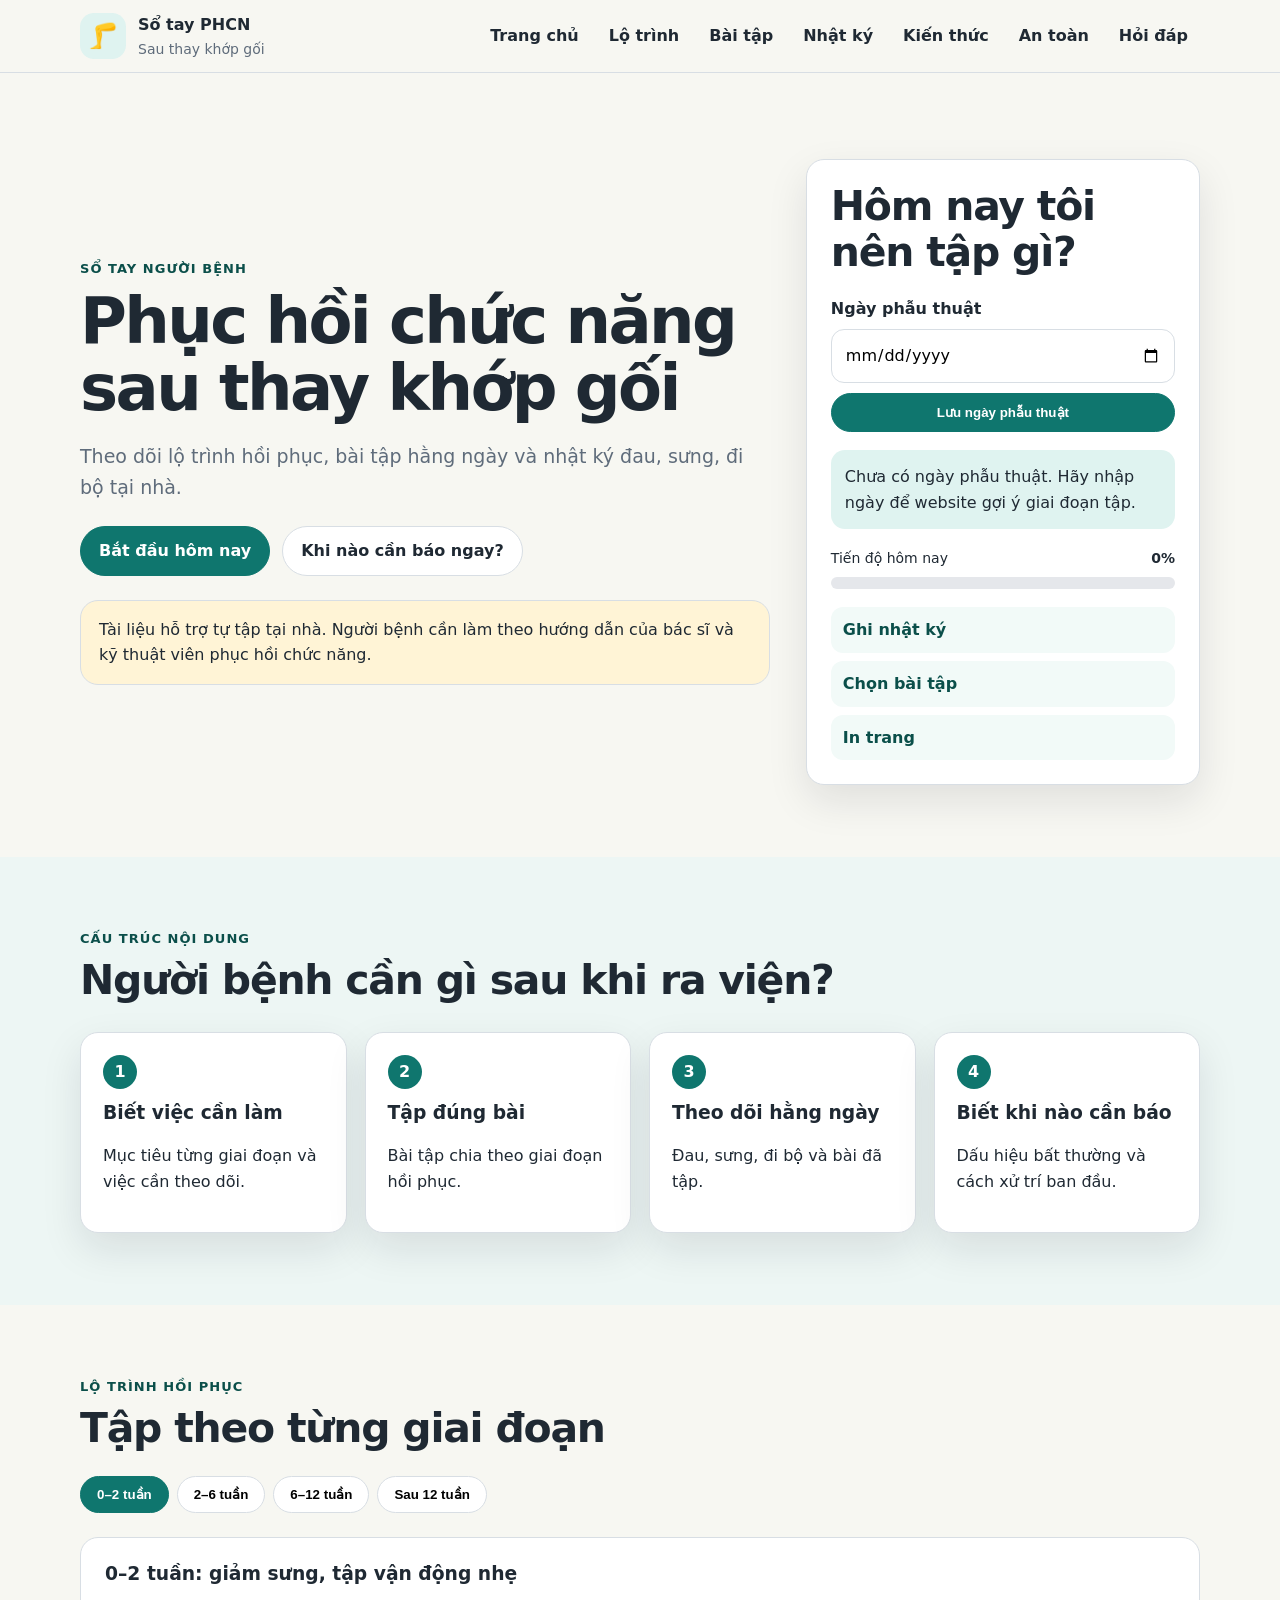
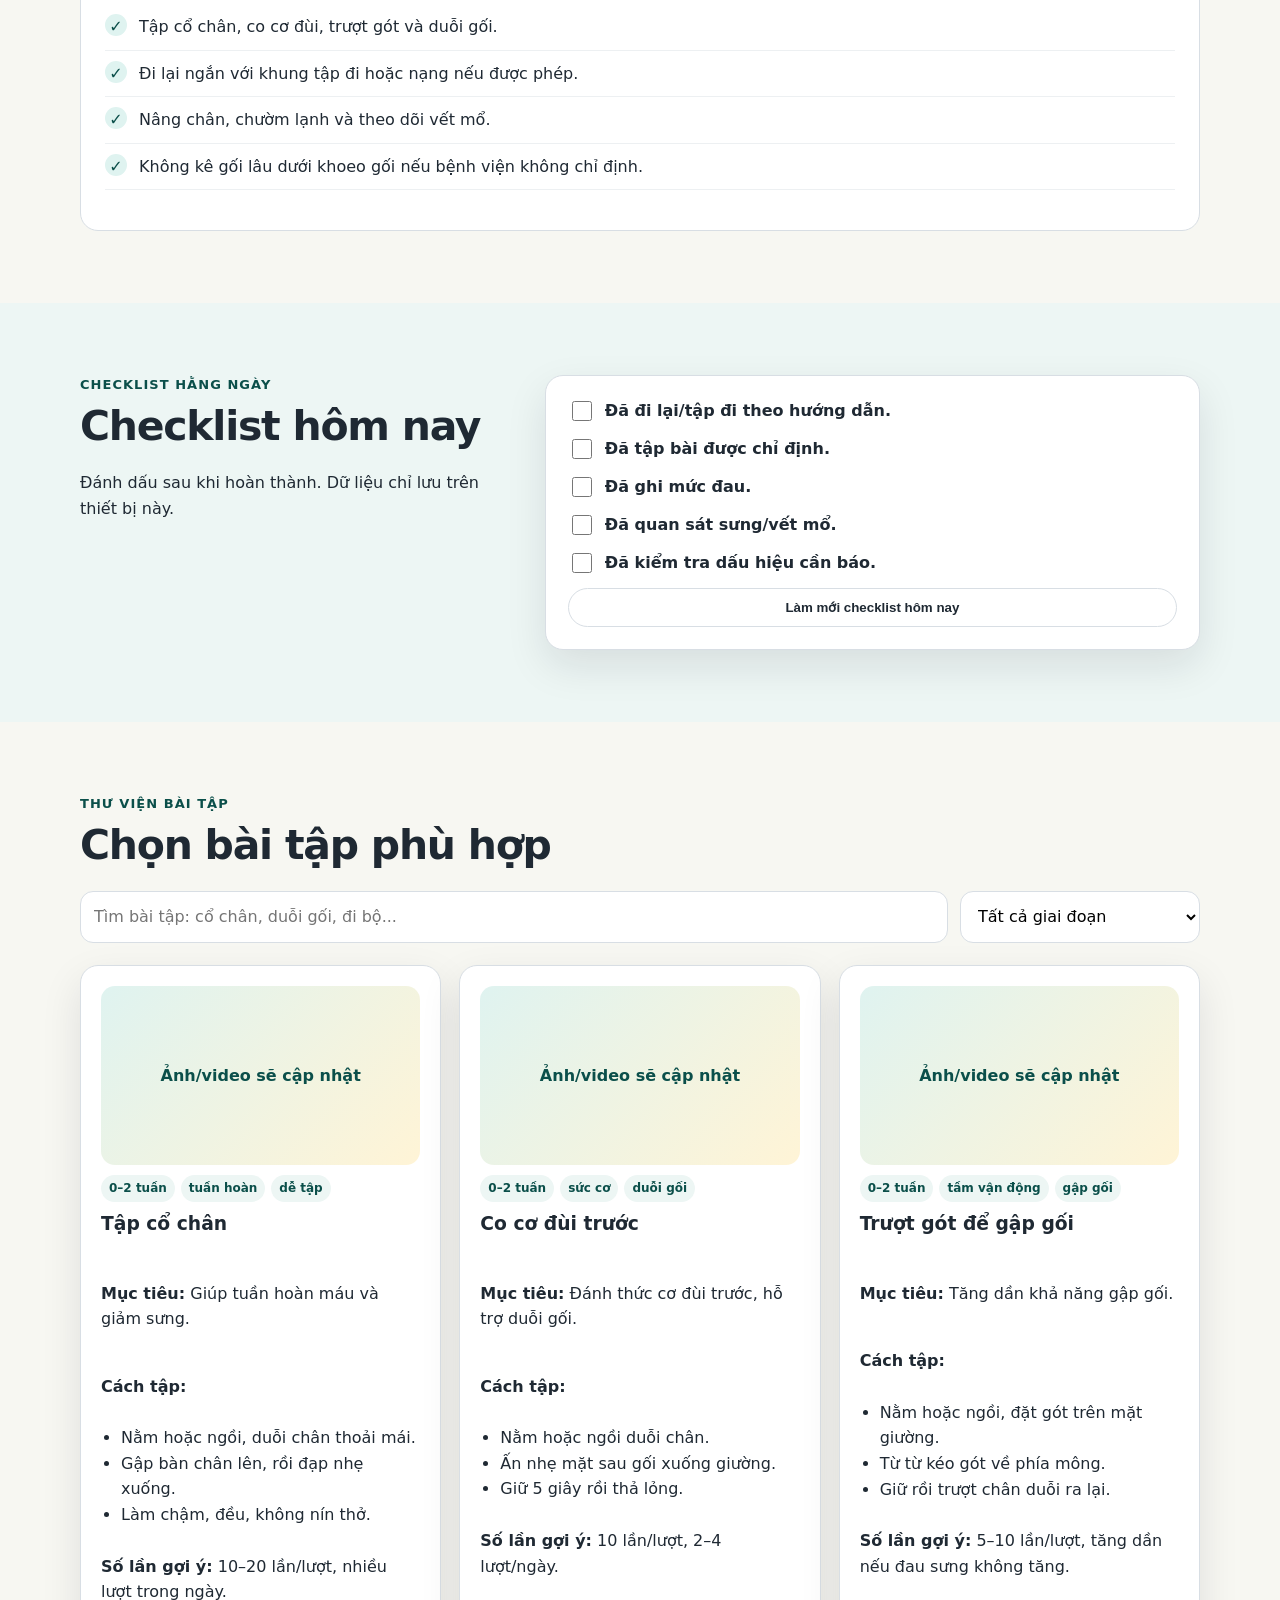
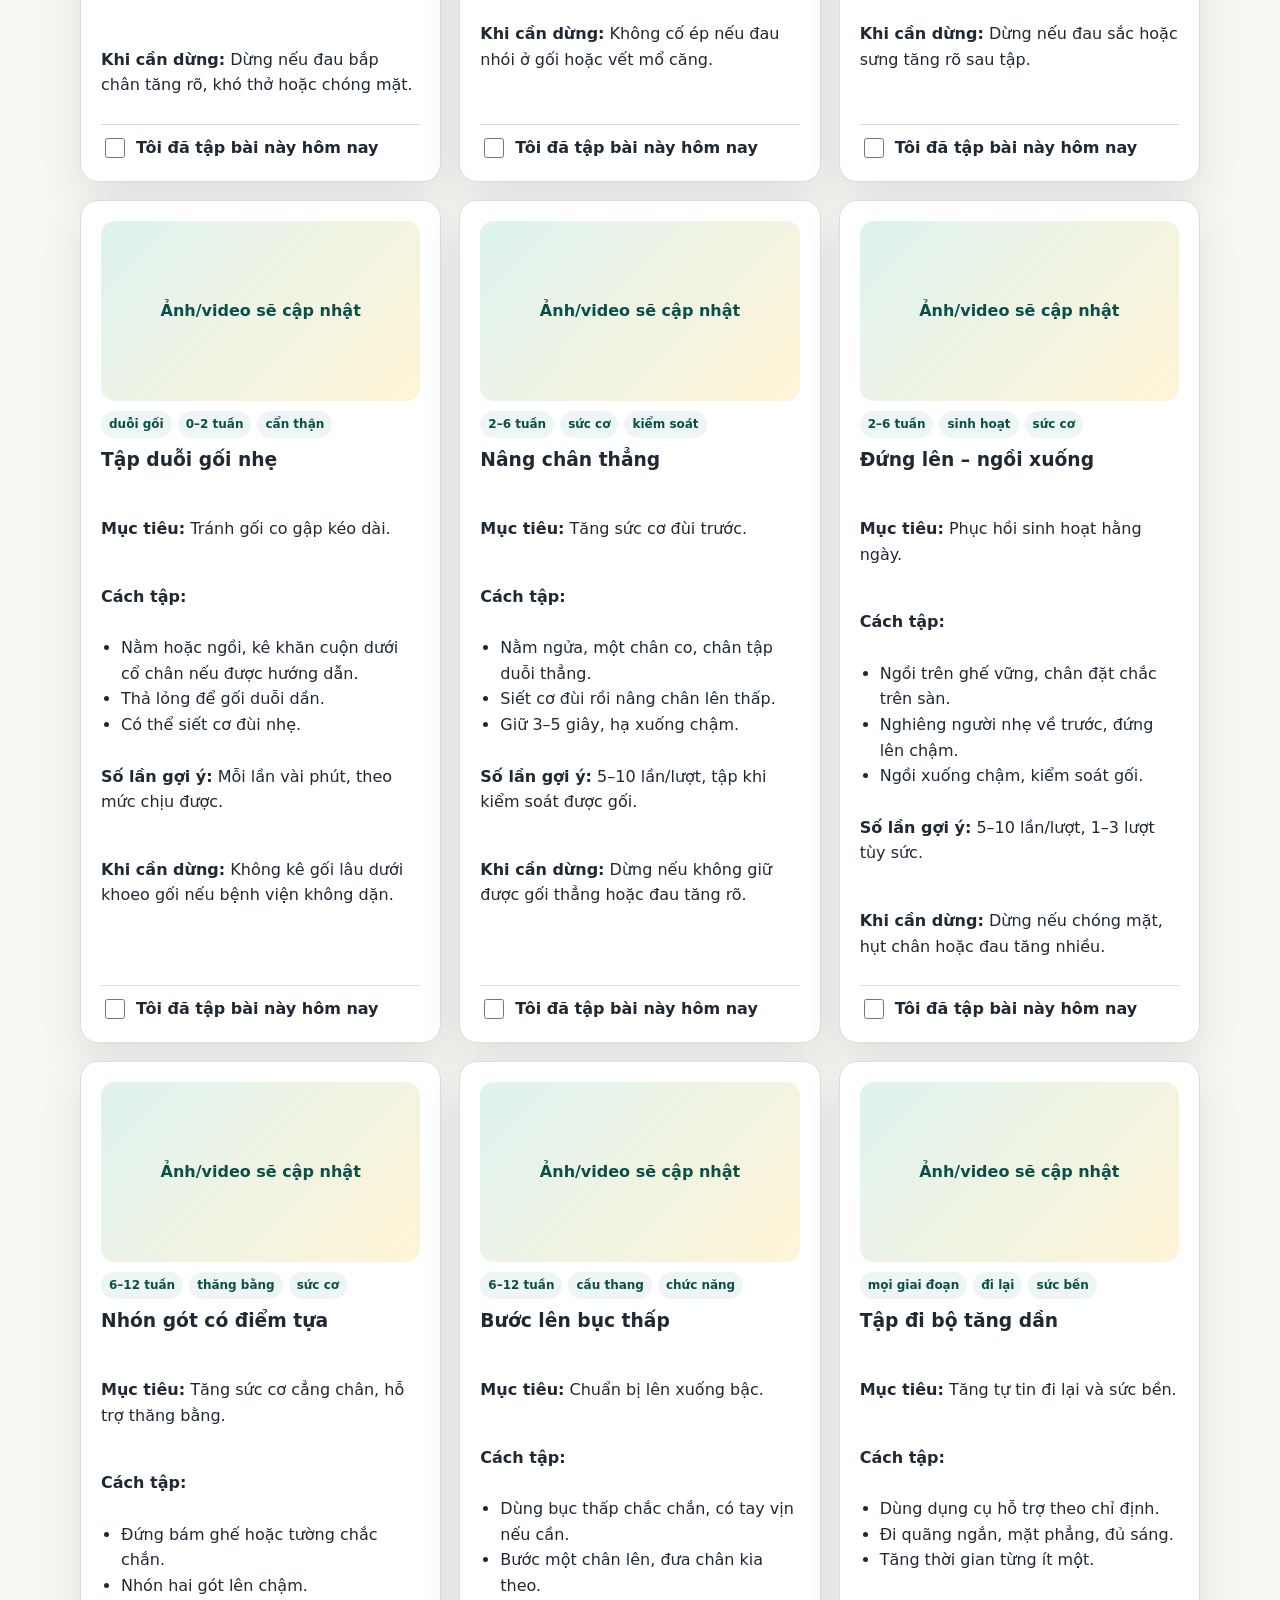
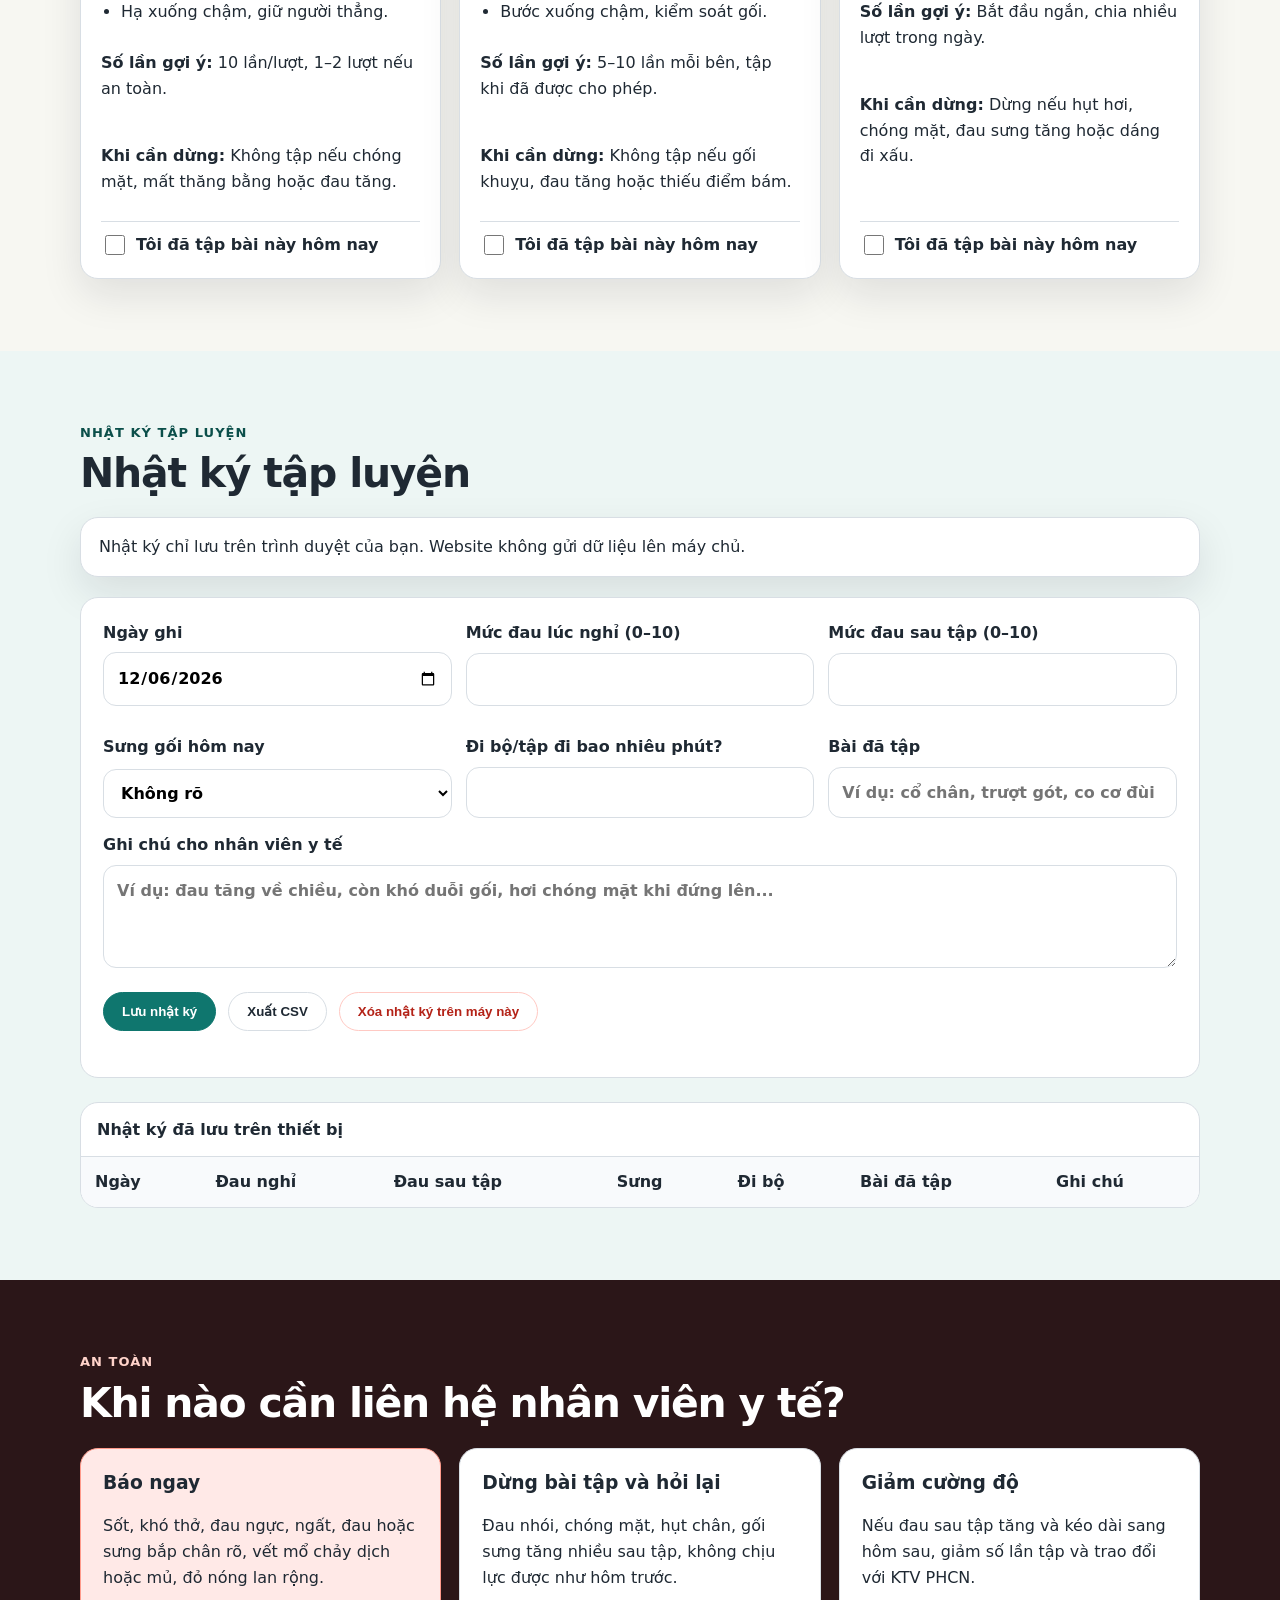
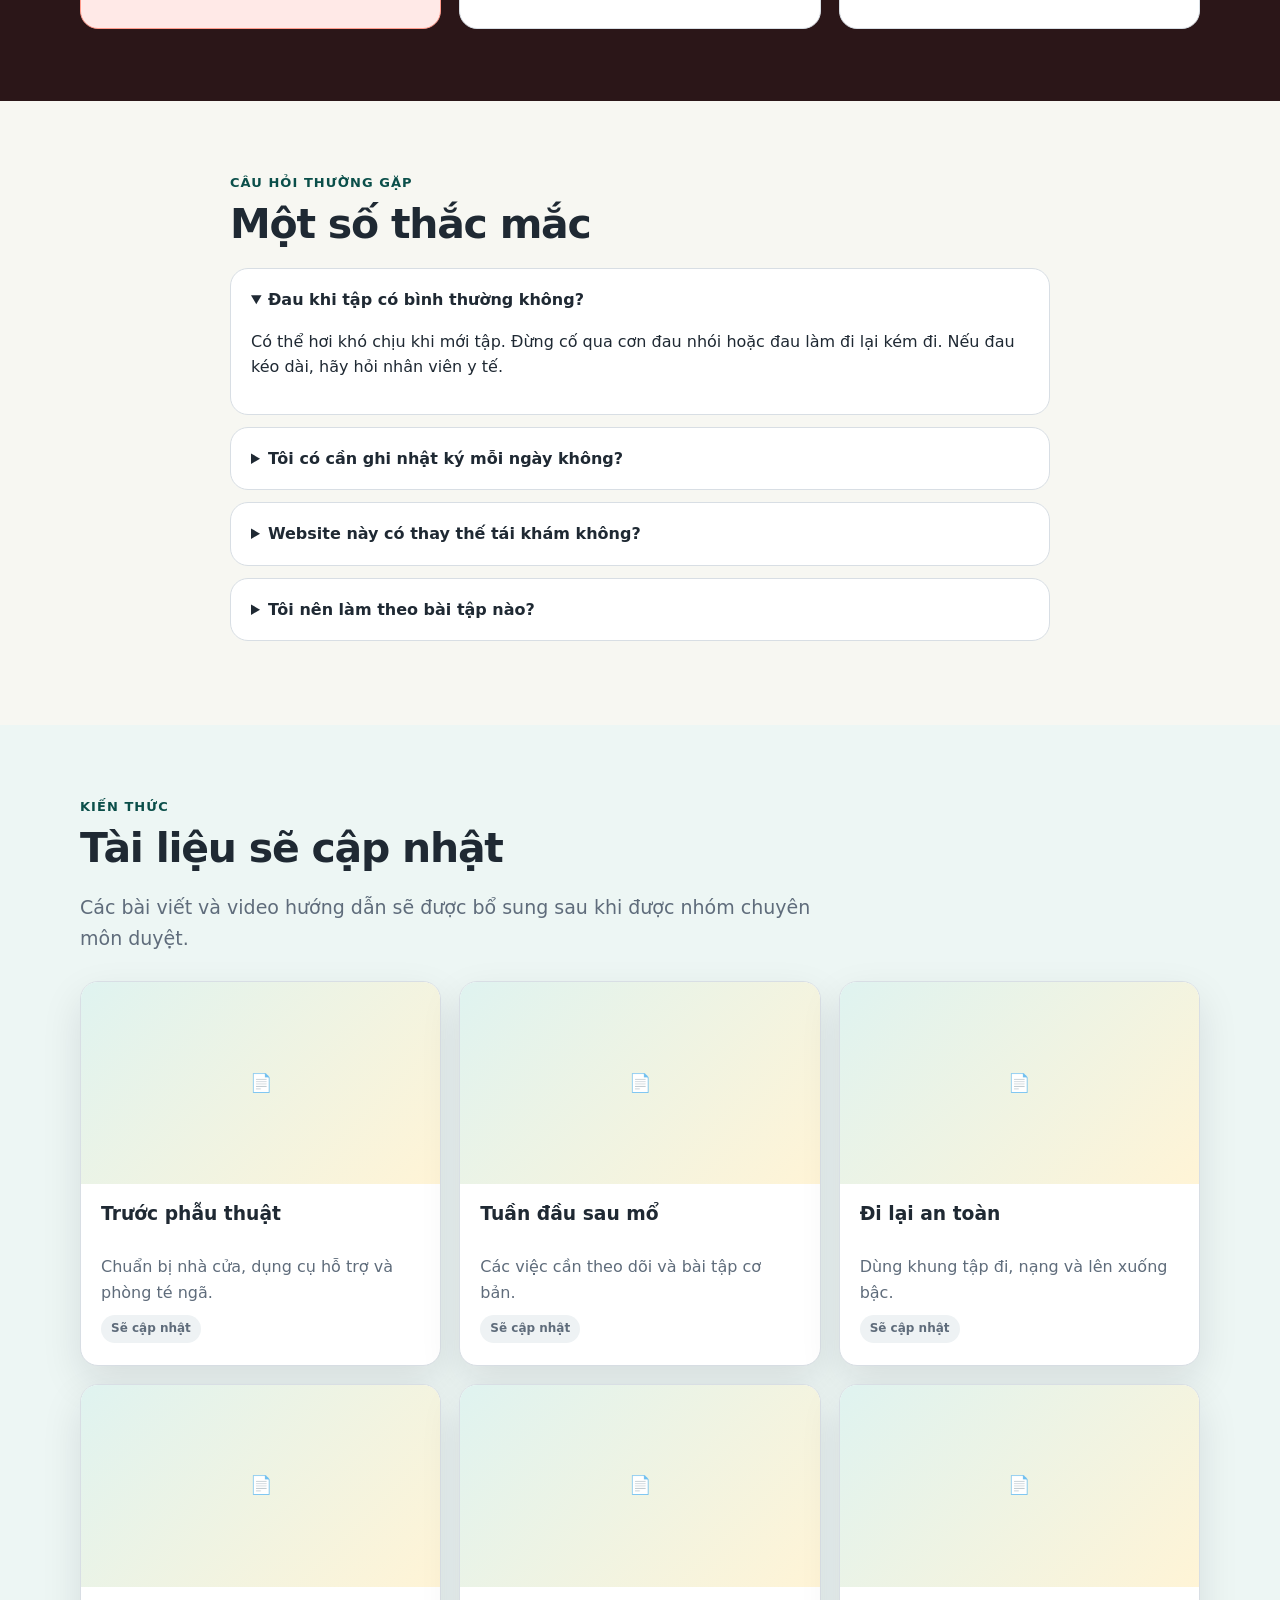
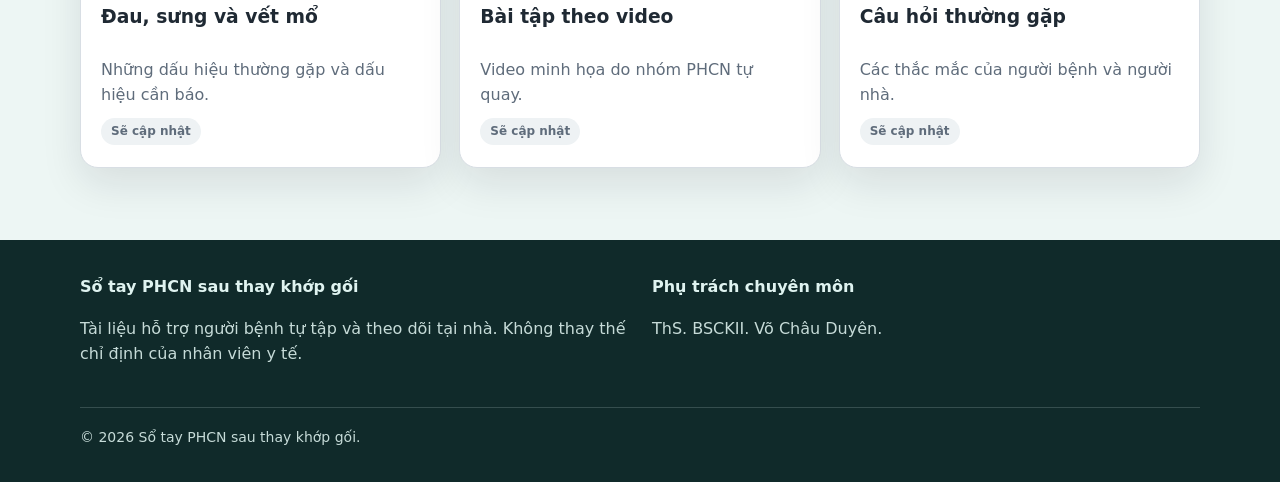
==== index.html @ 3ad3142c "Rewrite content: concise hospital-style copy, knowledge as upcoming categories, shorter phase text" ====
<!doctype html>
<html lang="vi">
<head>
  <meta charset="utf-8" />
  <meta name="viewport" content="width=device-width, initial-scale=1" />
  <meta name="description" content="Sổ tay điện tử hỗ trợ người bệnh tập phục hồi chức năng sau thay khớp gối. Website tĩnh mức 2 dùng GitHub Pages, có nhật ký tập luyện lưu cục bộ trên thiết bị." />
  <title>Sổ tay PHCN sau thay khớp gối</title>
  <link rel="stylesheet" href="assets/style.css" />
</head>
<body>
  <a class="skip-link" href="#main">Bỏ qua menu, đến nội dung chính</a>

  <header class="site-header">
    <div class="container header-inner">
      <div class="brand">
        <div class="brand-mark" aria-hidden="true">🦵</div>
        <div>
          <strong>Sổ tay PHCN</strong>
          <span>Sau thay khớp gối</span>
        </div>
      </div>
      <button class="menu-toggle" aria-label="Mở hoặc đóng menu" aria-expanded="false">☰</button>
      <nav class="site-nav" aria-label="Điều hướng chính">
        <a href="#home">Trang chủ</a>
        <a href="#roadmap">Lộ trình</a>
        <a href="#exercises">Bài tập</a>
        <a href="#diary">Nhật ký</a>
        <a href="#knowledge">Kiến thức</a>
        <a href="#safety">An toàn</a>
        <a href="#faq">Hỏi đáp</a>
      </nav>
    </div>
  </header>

  <main id="main">
    <section id="home" class="hero section">
      <div class="container hero-grid">
        <div>
          <p class="eyebrow">Sổ tay người bệnh</p>
          <h1>Phục hồi chức năng sau thay khớp gối</h1>
          <p class="lead">Theo dõi lộ trình hồi phục, bài tập hằng ngày và nhật ký đau, sưng, đi bộ tại nhà.</p>
          <div class="cta-row">
            <a class="button primary" href="#today">Bắt đầu hôm nay</a>
            <a class="button" href="#safety">Khi nào cần báo ngay?</a>
          </div>
          <div class="notice warning">
            Tài liệu hỗ trợ tự tập tại nhà. Người bệnh cần làm theo hướng dẫn của bác sĩ và kỹ thuật viên phục hồi chức năng.
          </div>
        </div>
        <aside id="today" class="today-card" aria-labelledby="today-title">
          <h2 id="today-title">Hôm nay tôi nên tập gì?</h2>
          <label for="surgery-date">Ngày phẫu thuật</label>
          <input id="surgery-date" type="date" />
          <button id="save-date" class="button primary full">Lưu ngày phẫu thuật</button>
          <div id="phase-output" class="phase-output" aria-live="polite">Chưa có ngày phẫu thuật. Hãy nhập ngày để website gợi ý giai đoạn tập.</div>
          <div class="progress-box">
            <div class="progress-label"><span>Tiến độ hôm nay</span><strong id="today-progress-text">0%</strong></div>
            <div class="progress-bar"><span id="today-progress-bar"></span></div>
          </div>
          <div class="quick-actions">
            <a href="#diary">Ghi nhật ký</a>
            <a href="#exercises">Chọn bài tập</a>
            <a href="javascript:window.print()">In trang</a>
          </div>
        </aside>
      </div>
    </section>

    <section class="section soft-bg">
      <div class="container">
        <p class="eyebrow">Cấu trúc nội dung</p>
        <h2>Người bệnh cần gì sau khi ra viện?</h2>
        <div class="tree-grid">
          <article class="tree-card">
            <span>1</span>
            <h3>Biết việc cần làm</h3>
            <p>Mục tiêu từng giai đoạn và việc cần theo dõi.</p>
          </article>
          <article class="tree-card">
            <span>2</span>
            <h3>Tập đúng bài</h3>
            <p>Bài tập chia theo giai đoạn hồi phục.</p>
          </article>
          <article class="tree-card">
            <span>3</span>
            <h3>Theo dõi hằng ngày</h3>
            <p>Đau, sưng, đi bộ và bài đã tập.</p>
          </article>
          <article class="tree-card">
            <span>4</span>
            <h3>Biết khi nào cần báo</h3>
            <p>Dấu hiệu bất thường và cách xử trí ban đầu.</p>
          </article>
        </div>
      </div>
    </section>

    <section id="roadmap" class="section">
      <div class="container">
        <p class="eyebrow">Lộ trình hồi phục</p>
        <h2>Tập theo từng giai đoạn</h2>
        <div class="tabs" role="tablist" aria-label="Giai đoạn phục hồi">
          <button class="tab active" data-tab="phase-1" role="tab" aria-selected="true">0–2 tuần</button>
          <button class="tab" data-tab="phase-2" role="tab" aria-selected="false">2–6 tuần</button>
          <button class="tab" data-tab="phase-3" role="tab" aria-selected="false">6–12 tuần</button>
          <button class="tab" data-tab="phase-4" role="tab" aria-selected="false">Sau 12 tuần</button>
        </div>
        <div class="tab-panels">
          <article id="phase-1" class="tab-panel active" role="tabpanel">
            <h3>0–2 tuần: giảm sưng, tập vận động nhẹ</h3>
            <ul class="check-list">
              <li>Tập cổ chân, co cơ đùi, trượt gót và duỗi gối.</li>
              <li>Đi lại ngắn với khung tập đi hoặc nạng nếu được phép.</li>
              <li>Nâng chân, chườm lạnh và theo dõi vết mổ.</li>
              <li>Không kê gối lâu dưới khoeo gối nếu bệnh viện không chỉ định.</li>
            </ul>
          </article>
          <article id="phase-2" class="tab-panel" role="tabpanel">
            <h3>2–6 tuần: tăng gập duỗi gối và sức cơ</h3>
            <ul class="check-list">
              <li>Duy trì duỗi/gập gối, thêm bài ngồi đứng và nâng chân thẳng.</li>
              <li>Tăng thời gian đi bộ từng ít một, ưu tiên đi đúng dáng.</li>
              <li>Theo dõi đau, sưng sau tập để điều chỉnh hôm sau.</li>
              <li>Hỏi bác sĩ trước khi tập cầu thang hoặc tăng tải.</li>
            </ul>
          </article>
          <article id="phase-3" class="tab-panel" role="tabpanel">
            <h3>6–12 tuần: tập sinh hoạt và đi lại</h3>
            <ul class="check-list">
              <li>Tăng sức bền bằng đi bộ, xe đạp tại chỗ, bài thăng bằng.</li>
              <li>Tập đứng lên ngồi xuống, bước bục thấp, nhón gót.</li>
              <li>Tránh tăng quá nhanh khi còn sưng hoặc đau sau tập.</li>
              <li>Tái khám nếu chức năng không cải thiện như kỳ vọng.</li>
            </ul>
          </article>
          <article id="phase-4" class="tab-panel" role="tabpanel">
            <h3>Sau 12 tuần: duy trì vận động</h3>
            <ul class="check-list">
              <li>Duy trì tập 2–3 ngày/tuần để giữ sức cơ và vận động.</li>
              <li>Ưu tiên đi bộ, đạp xe, bơi hoặc bài dưới nước.</li>
              <li>Hỏi bác sĩ trước khi quay lại hoạt động nặng, thể thao.</li>
              <li>Tiếp tục theo dõi đau, sưng và nguy cơ té ngã.</li>
            </ul>
          </article>
        </div>
      </div>
    </section>

    <section id="daily" class="section soft-bg">
      <div class="container two-col">
        <div>
          <p class="eyebrow">Checklist hằng ngày</p>
          <h2>Checklist hôm nay</h2>
          <p>Đánh dấu sau khi hoàn thành. Dữ liệu chỉ lưu trên thiết bị này.</p>
        </div>
        <div class="check-card" id="daily-checklist">
          <label><input type="checkbox" data-daily="walk"> Đã đi lại/tập đi theo hướng dẫn.</label>
          <label><input type="checkbox" data-daily="exercise"> Đã tập bài được chỉ định.</label>
          <label><input type="checkbox" data-daily="pain"> Đã ghi mức đau.</label>
          <label><input type="checkbox" data-daily="swelling"> Đã quan sát sưng/vết mổ.</label>
          <label><input type="checkbox" data-daily="safety"> Đã kiểm tra dấu hiệu cần báo.</label>
          <button id="reset-daily" class="button">Làm mới checklist hôm nay</button>
        </div>
      </div>
    </section>

    <section id="exercises" class="section">
      <div class="container">
        <p class="eyebrow">Thư viện bài tập</p>
        <h2>Chọn bài tập phù hợp</h2>
        <div class="tool-row">
          <input id="exercise-search" type="search" placeholder="Tìm bài tập: cổ chân, duỗi gối, đi bộ..." />
          <select id="phase-filter" aria-label="Lọc theo giai đoạn">
            <option value="all">Tất cả giai đoạn</option>
            <option value="early">0–2 tuần</option>
            <option value="middle">2–6 tuần</option>
            <option value="late">6–12 tuần</option>
            <option value="maintain">Duy trì</option>
          </select>
        </div>
        <div id="exercise-list" class="exercise-grid" aria-live="polite"></div>
      </div>
    </section>

    <section id="diary" class="section soft-bg">
      <div class="container">
        <p class="eyebrow">Nhật ký tập luyện</p>
        <h2>Nhật ký tập luyện</h2>
        <div class="privacy-note">Nhật ký chỉ lưu trên trình duyệt của bạn. Website không gửi dữ liệu lên máy chủ.</div>
        <form id="diary-form" class="diary-form">
          <div class="form-grid">
            <label>Ngày ghi
              <input type="date" name="date" required />
            </label>
            <label>Mức đau lúc nghỉ (0–10)
              <input type="number" name="painRest" min="0" max="10" required />
            </label>
            <label>Mức đau sau tập (0–10)
              <input type="number" name="painAfter" min="0" max="10" required />
            </label>
            <label>Sưng gối hôm nay
              <select name="swelling">
                <option value="Không rõ">Không rõ</option>
                <option value="Không sưng hoặc giảm">Không sưng hoặc giảm</option>
                <option value="Sưng nhẹ">Sưng nhẹ</option>
                <option value="Sưng tăng">Sưng tăng</option>
              </select>
            </label>
            <label>Đi bộ/tập đi bao nhiêu phút?
              <input type="number" name="walkMinutes" min="0" max="300" />
            </label>
            <label>Bài đã tập
              <input type="text" name="exerciseDone" placeholder="Ví dụ: cổ chân, trượt gót, co cơ đùi" />
            </label>
          </div>
          <label>Ghi chú cho nhân viên y tế
            <textarea name="note" rows="3" placeholder="Ví dụ: đau tăng về chiều, còn khó duỗi gối, hơi chóng mặt khi đứng lên..."></textarea>
          </label>
          <div class="cta-row">
            <button class="button primary" type="submit">Lưu nhật ký</button>
            <button id="export-csv" class="button" type="button">Xuất CSV</button>
            <button id="clear-diary" class="button danger" type="button">Xóa nhật ký trên máy này</button>
          </div>
        </form>
        <div class="table-wrap">
          <table id="diary-table">
            <caption>Nhật ký đã lưu trên thiết bị</caption>
            <thead><tr><th>Ngày</th><th>Đau nghỉ</th><th>Đau sau tập</th><th>Sưng</th><th>Đi bộ</th><th>Bài đã tập</th><th>Ghi chú</th></tr></thead>
            <tbody></tbody>
          </table>
        </div>
      </div>
    </section>

    <section id="safety" class="section emergency">
      <div class="container">
        <p class="eyebrow">An toàn</p>
        <h2>Khi nào cần liên hệ nhân viên y tế?</h2>
        <div class="safety-grid">
          <article><h3>Báo ngay</h3><p>Sốt, khó thở, đau ngực, ngất, đau hoặc sưng bắp chân rõ, vết mổ chảy dịch hoặc mủ, đỏ nóng lan rộng.</p></article>
          <article><h3>Dừng bài tập và hỏi lại</h3><p>Đau nhói, chóng mặt, hụt chân, gối sưng tăng nhiều sau tập, không chịu lực được như hôm trước.</p></article>
          <article><h3>Giảm cường độ</h3><p>Nếu đau sau tập tăng và kéo dài sang hôm sau, giảm số lần tập và trao đổi với KTV PHCN.</p></article>
        </div>
      </div>
    </section>

    <section id="faq" class="section">
      <div class="container narrow">
        <p class="eyebrow">Câu hỏi thường gặp</p>
        <h2>Một số thắc mắc</h2>
        <details open>
          <summary>Đau khi tập có bình thường không?</summary>
          <p>Có thể hơi khó chịu khi mới tập. Đừng cố qua cơn đau nhói hoặc đau làm đi lại kém đi. Nếu đau kéo dài, hãy hỏi nhân viên y tế.</p>
        </details>
        <details>
          <summary>Tôi có cần ghi nhật ký mỗi ngày không?</summary>
          <p>Nên ghi ngắn gọn mỗi ngày trong những tuần đầu. Nhật ký giúp bạn và nhân viên y tế dễ theo dõi khi tái khám.</p>
        </details>
        <details>
          <summary>Website này có thay thế tái khám không?</summary>
          <p>Không. Đây chỉ là tài liệu hỗ trợ. Tái khám và hướng dẫn của bác sĩ vẫn là quyết định chính.</p>
        </details>
        <details>
          <summary>Tôi nên làm theo bài tập nào?</summary>
          <p>Làm theo chỉ định riêng của bệnh viện và KTV PHCN. Website gợi ý bài tập, không thay thế hướng dẫn cá nhân.</p>
        </details>
      </div>
    </section>

    <section id="knowledge" class="section soft-bg">
      <div class="container">
        <p class="eyebrow">Kiến thức</p>
        <h2>Tài liệu sẽ cập nhật</h2>
        <p class="lead">Các bài viết và video hướng dẫn sẽ được bổ sung sau khi được nhóm chuyên môn duyệt.</p>
        <div class="knowledge-grid">
          <article class="knowledge-card">
            <div class="article-thumb" aria-hidden="true">📄</div>
            <div class="knowledge-body">
              <h3>Trước phẫu thuật</h3>
              <p>Chuẩn bị nhà cửa, dụng cụ hỗ trợ và phòng té ngã.</p>
              <span class="status-pill">Sẽ cập nhật</span>
            </div>
          </article>
          <article class="knowledge-card">
            <div class="article-thumb" aria-hidden="true">📄</div>
            <div class="knowledge-body">
              <h3>Tuần đầu sau mổ</h3>
              <p>Các việc cần theo dõi và bài tập cơ bản.</p>
              <span class="status-pill">Sẽ cập nhật</span>
            </div>
          </article>
          <article class="knowledge-card">
            <div class="article-thumb" aria-hidden="true">📄</div>
            <div class="knowledge-body">
              <h3>Đi lại an toàn</h3>
              <p>Dùng khung tập đi, nạng và lên xuống bậc.</p>
              <span class="status-pill">Sẽ cập nhật</span>
            </div>
          </article>
          <article class="knowledge-card">
            <div class="article-thumb" aria-hidden="true">📄</div>
            <div class="knowledge-body">
              <h3>Đau, sưng và vết mổ</h3>
              <p>Những dấu hiệu thường gặp và dấu hiệu cần báo.</p>
              <span class="status-pill">Sẽ cập nhật</span>
            </div>
          </article>
          <article class="knowledge-card">
            <div class="article-thumb" aria-hidden="true">📄</div>
            <div class="knowledge-body">
              <h3>Bài tập theo video</h3>
              <p>Video minh họa do nhóm PHCN tự quay.</p>
              <span class="status-pill">Sẽ cập nhật</span>
            </div>
          </article>
          <article class="knowledge-card">
            <div class="article-thumb" aria-hidden="true">📄</div>
            <div class="knowledge-body">
              <h3>Câu hỏi thường gặp</h3>
              <p>Các thắc mắc của người bệnh và người nhà.</p>
              <span class="status-pill">Sẽ cập nhật</span>
            </div>
          </article>
        </div>
      </div>
    </section>
  </main>

    <footer class="site-footer">
      <div class="container footer-grid">
        <div>
          <strong>Sổ tay PHCN sau thay khớp gối</strong>
          <p>Tài liệu hỗ trợ người bệnh tự tập và theo dõi tại nhà. Không thay thế chỉ định của nhân viên y tế.</p>
        </div>
        <div>
          <strong>Phụ trách chuyên môn</strong>
          <p>ThS. BSCKII. Võ Châu Duyên.</p>
        </div>
      </div>
      <div class="container footer-bottom">
        <p>© <span id="year"></span> Sổ tay PHCN sau thay khớp gối.</p>
      </div>
    </footer>

  <script src="assets/app.js"></script>
</body>
</html>
---- assets/style.css ----
:root {
  --bg: #f7f7f2;
  --panel: #ffffff;
  --text: #1f2933;
  --muted: #5f6c7b;
  --brand: #0f766e;
  --brand-dark: #0b4f4a;
  --brand-soft: #dff3f0;
  --warning: #fff4d6;
  --danger: #b42318;
  --danger-soft: #ffe9e7;
  --border: #d8dee4;
  --shadow: 0 16px 40px rgba(15, 23, 42, .10);
  --radius: 18px;
}
* { box-sizing: border-box; }
html { scroll-behavior: smooth; }
body {
  margin: 0;
  font-family: system-ui, -apple-system, BlinkMacSystemFont, "Segoe UI", sans-serif;
  color: var(--text);
  background: var(--bg);
  line-height: 1.6;
}
a { color: var(--brand-dark); }
.container { width: min(1120px, calc(100% - 32px)); margin: 0 auto; }
.narrow { width: min(820px, calc(100% - 32px)); }
.section { padding: 72px 0; }
.soft-bg { background: #edf6f4; }
.skip-link { position: absolute; left: -9999px; top: 8px; background: #fff; padding: 8px 12px; z-index: 99; }
.skip-link:focus { left: 8px; }
.site-header { position: sticky; top: 0; z-index: 50; background: rgba(247,247,242,.96); border-bottom: 1px solid var(--border); backdrop-filter: blur(8px); }
.header-inner { display: flex; align-items: center; justify-content: space-between; min-height: 72px; gap: 16px; }
.brand { display: flex; align-items: center; gap: 12px; }
.brand-mark { display: grid; place-items: center; width: 46px; height: 46px; border-radius: 14px; background: var(--brand-soft); font-size: 24px; }
.brand strong, .brand span { display: block; }
.brand span { color: var(--muted); font-size: 14px; }
.site-nav { display: flex; align-items: center; gap: 6px; }
.site-nav a { text-decoration: none; padding: 10px 12px; border-radius: 999px; color: var(--text); font-weight: 600; }
.site-nav a:hover { background: var(--brand-soft); }
.menu-toggle { display: none; border: 1px solid var(--border); background: #fff; border-radius: 12px; font-size: 22px; padding: 6px 10px; }
.hero { padding-top: 86px; }
.hero-grid { display: grid; grid-template-columns: minmax(0, 1.4fr) minmax(320px, .8fr); gap: 36px; align-items: center; }
.eyebrow { color: var(--brand-dark); text-transform: uppercase; letter-spacing: .08em; font-weight: 800; font-size: 13px; margin: 0 0 8px; }
h1 { font-size: clamp(36px, 5vw, 64px); line-height: 1.04; margin: 0 0 20px; letter-spacing: -0.04em; }
h2 { font-size: clamp(28px, 3.2vw, 42px); line-height: 1.12; margin: 0 0 20px; letter-spacing: -0.03em; }
h3 { margin-top: 0; line-height: 1.25; }
.lead { font-size: 19px; color: var(--muted); max-width: 740px; }
.cta-row { display: flex; gap: 12px; flex-wrap: wrap; margin: 24px 0; }
.button { border: 1px solid var(--border); background: #fff; color: var(--text); text-decoration: none; border-radius: 999px; padding: 11px 18px; font-weight: 750; cursor: pointer; display: inline-flex; align-items: center; justify-content: center; }
.button.primary { background: var(--brand); color: #fff; border-color: var(--brand); }
.button.danger { color: var(--danger); border-color: #ffc9c3; }
.button.full { width: 100%; margin-top: 10px; }
.notice { padding: 16px 18px; border-radius: var(--radius); margin-top: 24px; border: 1px solid var(--border); }
.notice.warning { background: var(--warning); }
.today-card, .tree-card, .check-card, .exercise-card, .download-grid article, .safety-grid article, details, .privacy-note { background: var(--panel); border: 1px solid var(--border); border-radius: var(--radius); box-shadow: var(--shadow); }
.today-card { padding: 24px; }
.today-card label { display: block; font-weight: 750; margin-bottom: 8px; }
input, select, textarea { width: 100%; border: 1px solid var(--border); border-radius: 13px; padding: 12px 13px; font: inherit; background: #fff; }
.phase-output { margin: 18px 0; padding: 14px; border-radius: 14px; background: var(--brand-soft); }
.progress-box { margin: 18px 0; }
.progress-label { display: flex; justify-content: space-between; font-size: 14px; margin-bottom: 8px; }
.progress-bar { height: 12px; border-radius: 999px; background: #e5e7eb; overflow: hidden; }
.progress-bar span { display: block; height: 100%; width: 0; background: var(--brand); transition: width .2s ease; }
.quick-actions { display: grid; gap: 8px; }
.quick-actions a { padding: 10px 12px; border-radius: 12px; background: #f2faf8; text-decoration: none; font-weight: 700; }
.tree-grid, .exercise-grid, .safety-grid, .download-grid { display: grid; gap: 18px; }
.tree-grid { grid-template-columns: repeat(4, 1fr); margin-top: 28px; }
.tree-card { padding: 22px; }
.tree-card span { display: inline-grid; place-items: center; width: 34px; height: 34px; border-radius: 999px; background: var(--brand); color: #fff; font-weight: 900; margin-bottom: 12px; }
.tabs { display: flex; flex-wrap: wrap; gap: 8px; margin: 24px 0; }
.tab { border: 1px solid var(--border); background: #fff; padding: 10px 16px; border-radius: 999px; cursor: pointer; font-weight: 800; }
.tab.active { background: var(--brand); color: #fff; border-color: var(--brand); }
.tab-panel { display: none; background: #fff; border: 1px solid var(--border); border-radius: var(--radius); padding: 24px; }
.tab-panel.active { display: block; }
.check-list { padding-left: 0; list-style: none; }
.check-list li { padding: 10px 0 10px 34px; position: relative; border-bottom: 1px solid #edf0f2; }
.check-list li::before { content: "✓"; position: absolute; left: 0; top: 10px; display: grid; place-items: center; width: 22px; height: 22px; border-radius: 50%; background: var(--brand-soft); color: var(--brand-dark); font-weight: 900; }
.two-col { display: grid; grid-template-columns: .8fr 1.2fr; gap: 28px; align-items: start; }
.check-card { padding: 22px; display: grid; gap: 12px; }
.check-card label { display: flex; align-items: flex-start; gap: 10px; font-weight: 650; }
.check-card input[type="checkbox"] { width: 20px; height: 20px; flex: 0 0 auto; margin-top: 3px; }
.tool-row { display: grid; grid-template-columns: 1fr 240px; gap: 12px; margin: 22px 0; }
.exercise-grid { grid-template-columns: repeat(3, 1fr); }
.exercise-card { padding: 20px; display: flex; flex-direction: column; gap: 10px; }
.exercise-card .tag-row { display: flex; flex-wrap: wrap; gap: 6px; }
.tag { display: inline-block; padding: 4px 8px; border-radius: 999px; background: #edf6f4; color: var(--brand-dark); font-size: 12px; font-weight: 800; }
.exercise-card .placeholder { aspect-ratio: 16/9; border-radius: 14px; background: linear-gradient(135deg, #dff3f0, #fff4d6); display: grid; place-items: center; font-weight: 900; color: var(--brand-dark); }
.exercise-card ul { margin: 0; padding-left: 20px; }
.exercise-card .done-row { margin-top: auto; padding-top: 10px; border-top: 1px solid var(--border); display: flex; align-items: center; gap: 8px; font-weight: 700; }
.exercise-card input[type="checkbox"] { width: 20px; height: 20px; }
.privacy-note { padding: 16px 18px; margin: 16px 0 20px; background: #ffffff; }
.diary-form { background: #fff; border: 1px solid var(--border); border-radius: var(--radius); padding: 22px; }
.form-grid { display: grid; grid-template-columns: repeat(3, 1fr); gap: 14px; }
.diary-form label { font-weight: 750; display: grid; gap: 7px; margin-bottom: 14px; }
.table-wrap { overflow-x: auto; margin-top: 24px; background: #fff; border: 1px solid var(--border); border-radius: var(--radius); }
table { border-collapse: collapse; width: 100%; min-width: 800px; }
caption { text-align: left; padding: 14px 16px; font-weight: 850; }
th, td { padding: 12px 14px; border-top: 1px solid var(--border); text-align: left; vertical-align: top; }
th { background: #f8fafc; }
.emergency { background: #2b1618; color: #fff; }
.emergency .eyebrow { color: #ffd3ca; }
.safety-grid { grid-template-columns: repeat(3, 1fr); margin-top: 22px; }
.safety-grid article { background: #fff; color: var(--text); padding: 22px; box-shadow: none; }
.safety-grid article:first-child { border-color: #ff9a8b; background: var(--danger-soft); }
details { padding: 18px 20px; margin: 12px 0; box-shadow: none; }
summary { font-weight: 850; cursor: pointer; }
.download-grid { grid-template-columns: repeat(3, 1fr); margin-top: 22px; }
.download-grid article { padding: 22px; box-shadow: none; }
.knowledge-grid { display: grid; grid-template-columns: repeat(3, 1fr); gap: 18px; margin-top: 28px; }
.knowledge-card { background: var(--panel); border: 1px solid var(--border); border-radius: var(--radius); box-shadow: var(--shadow); overflow: hidden; display: flex; flex-direction: column; }
.knowledge-card .video-frame, .knowledge-card .article-thumb { aspect-ratio: 16/9; display: grid; place-items: center; font-weight: 900; color: var(--brand-dark); font-size: 18px; }
.knowledge-card .video-frame { background: linear-gradient(135deg, #0f766e, #0b4f4a); color: #fff; }
.knowledge-card .article-thumb { background: linear-gradient(135deg, #dff3f0, #fff4d6); }
.knowledge-body { padding: 18px 20px 22px; display: flex; flex-direction: column; gap: 10px; flex: 1; }
.knowledge-body .tag { align-self: flex-start; }
.knowledge-body p { margin: 0; color: var(--muted); }
.card-link { margin-top: auto; font-weight: 800; color: var(--brand-dark); text-decoration: none; }
.card-link:hover { text-decoration: underline; }
.status-pill { align-self: flex-start; margin-top: auto; padding: 4px 10px; border-radius: 999px; background: #eef2f4; color: var(--muted); font-size: 12px; font-weight: 800; }
.footer-bottom { border-top: 1px solid rgba(223,243,240,.18); margin-top: 24px; padding-top: 18px; }
.footer-bottom p { color: #c6dbd8; font-size: 14px; margin: 0; }
.site-footer { background: #102a2a; color: #dff3f0; padding: 34px 0; }
.footer-grid { display: grid; grid-template-columns: 1fr 1fr; gap: 24px; }
.footer-grid p { color: #c6dbd8; }
@media (max-width: 900px) {
  .menu-toggle { display: block; }
  .site-nav { display: none; position: absolute; left: 16px; right: 16px; top: 72px; background: #fff; border: 1px solid var(--border); border-radius: var(--radius); padding: 10px; box-shadow: var(--shadow); }
  .site-nav.open { display: grid; }
  .hero-grid, .two-col, .footer-grid { grid-template-columns: 1fr; }
  .tree-grid, .exercise-grid, .safety-grid, .download-grid, .knowledge-grid, .form-grid { grid-template-columns: 1fr; }
  .tool-row { grid-template-columns: 1fr; }
  .section { padding: 50px 0; }
}
@media print {
  .site-header, .cta-row, .tool-row, .button, .quick-actions { display: none !important; }
  body { background: #fff; }
  .section { padding: 22px 0; }
  .today-card, .tree-card, .exercise-card, details, .safety-grid article { box-shadow: none; break-inside: avoid; }
}
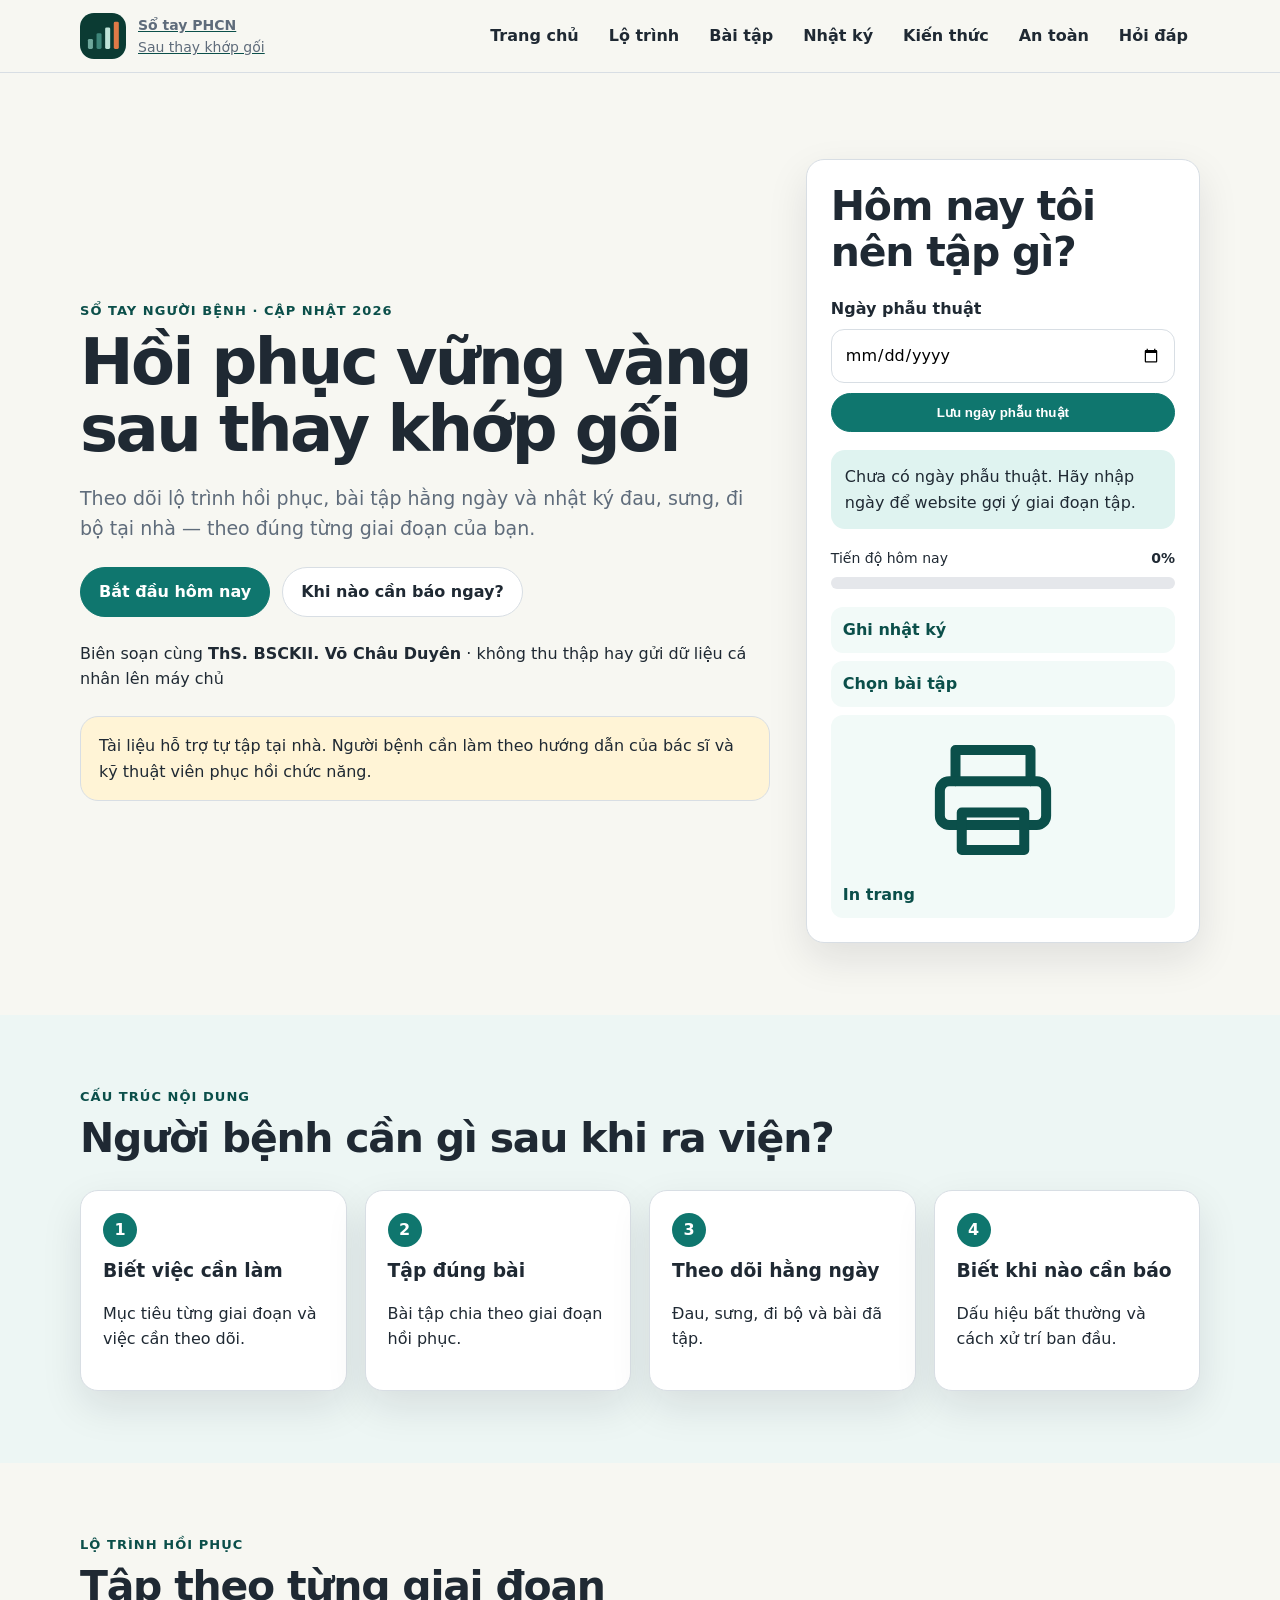
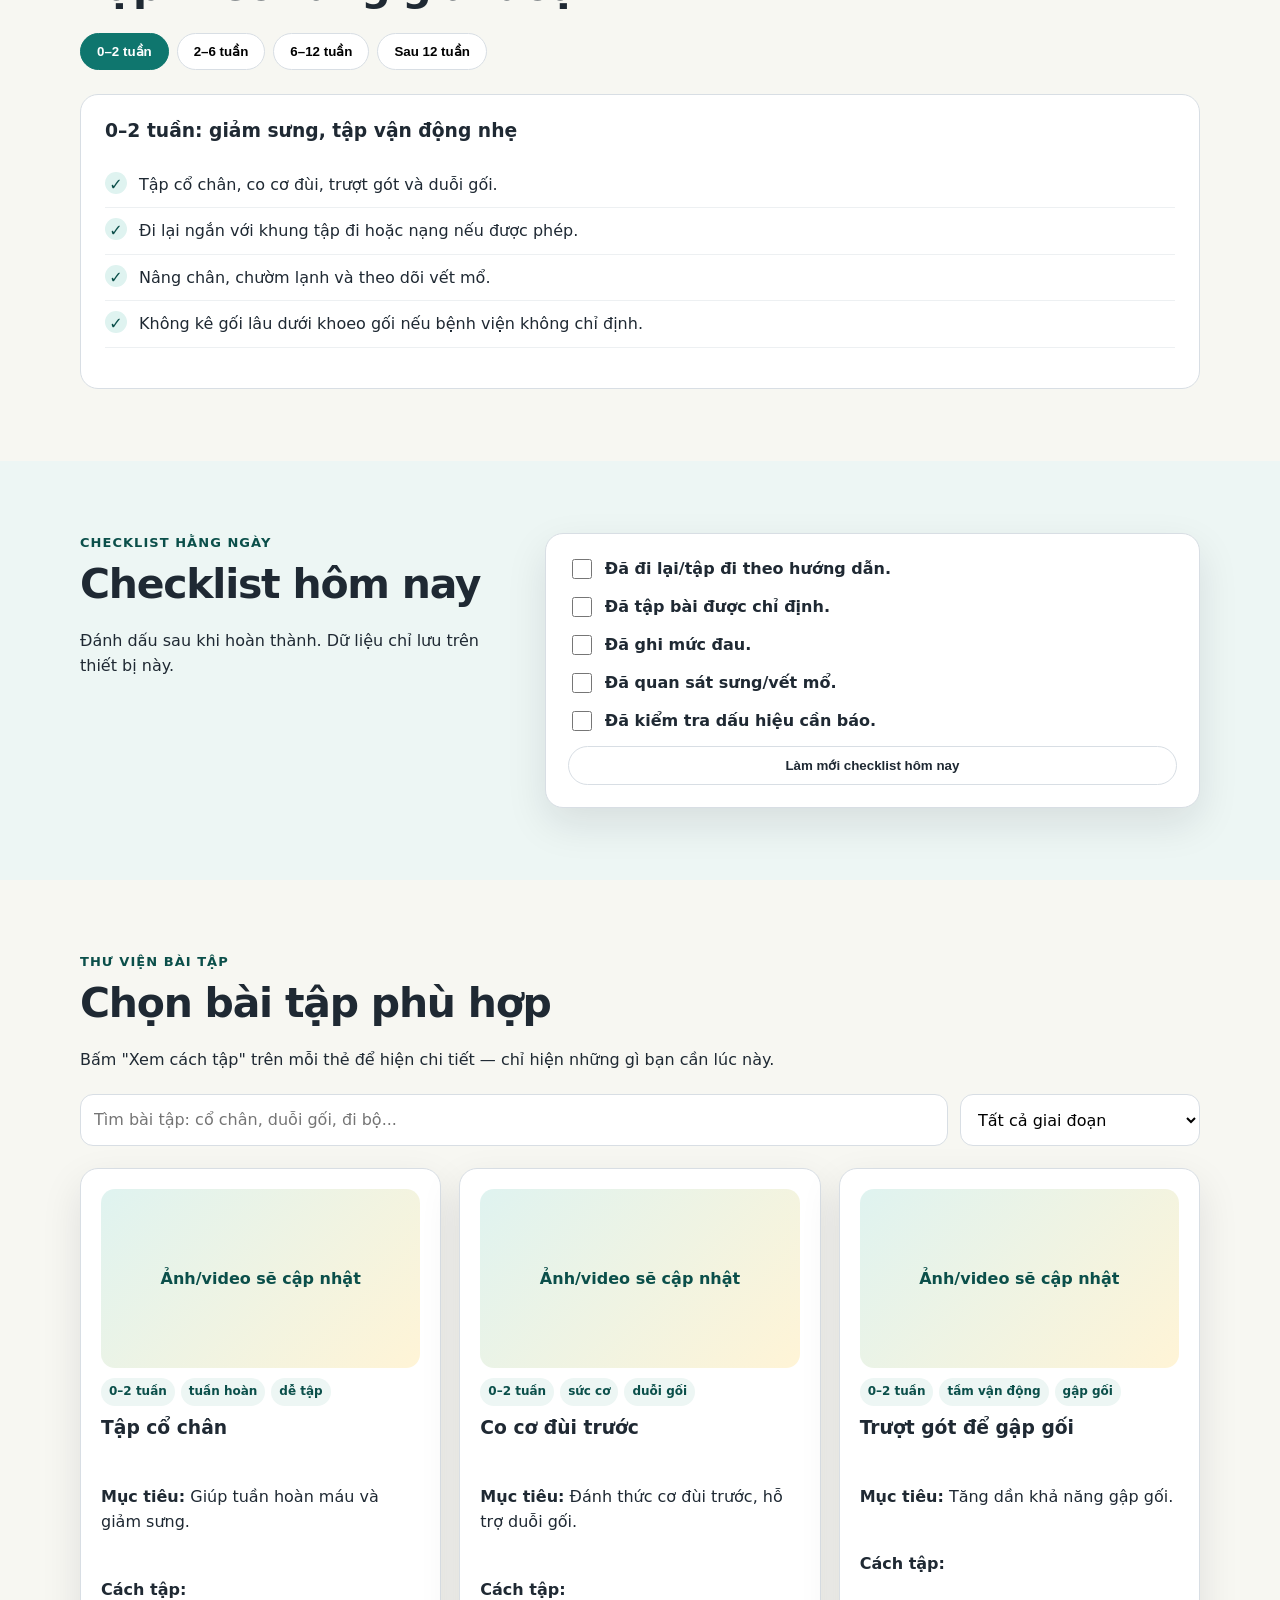
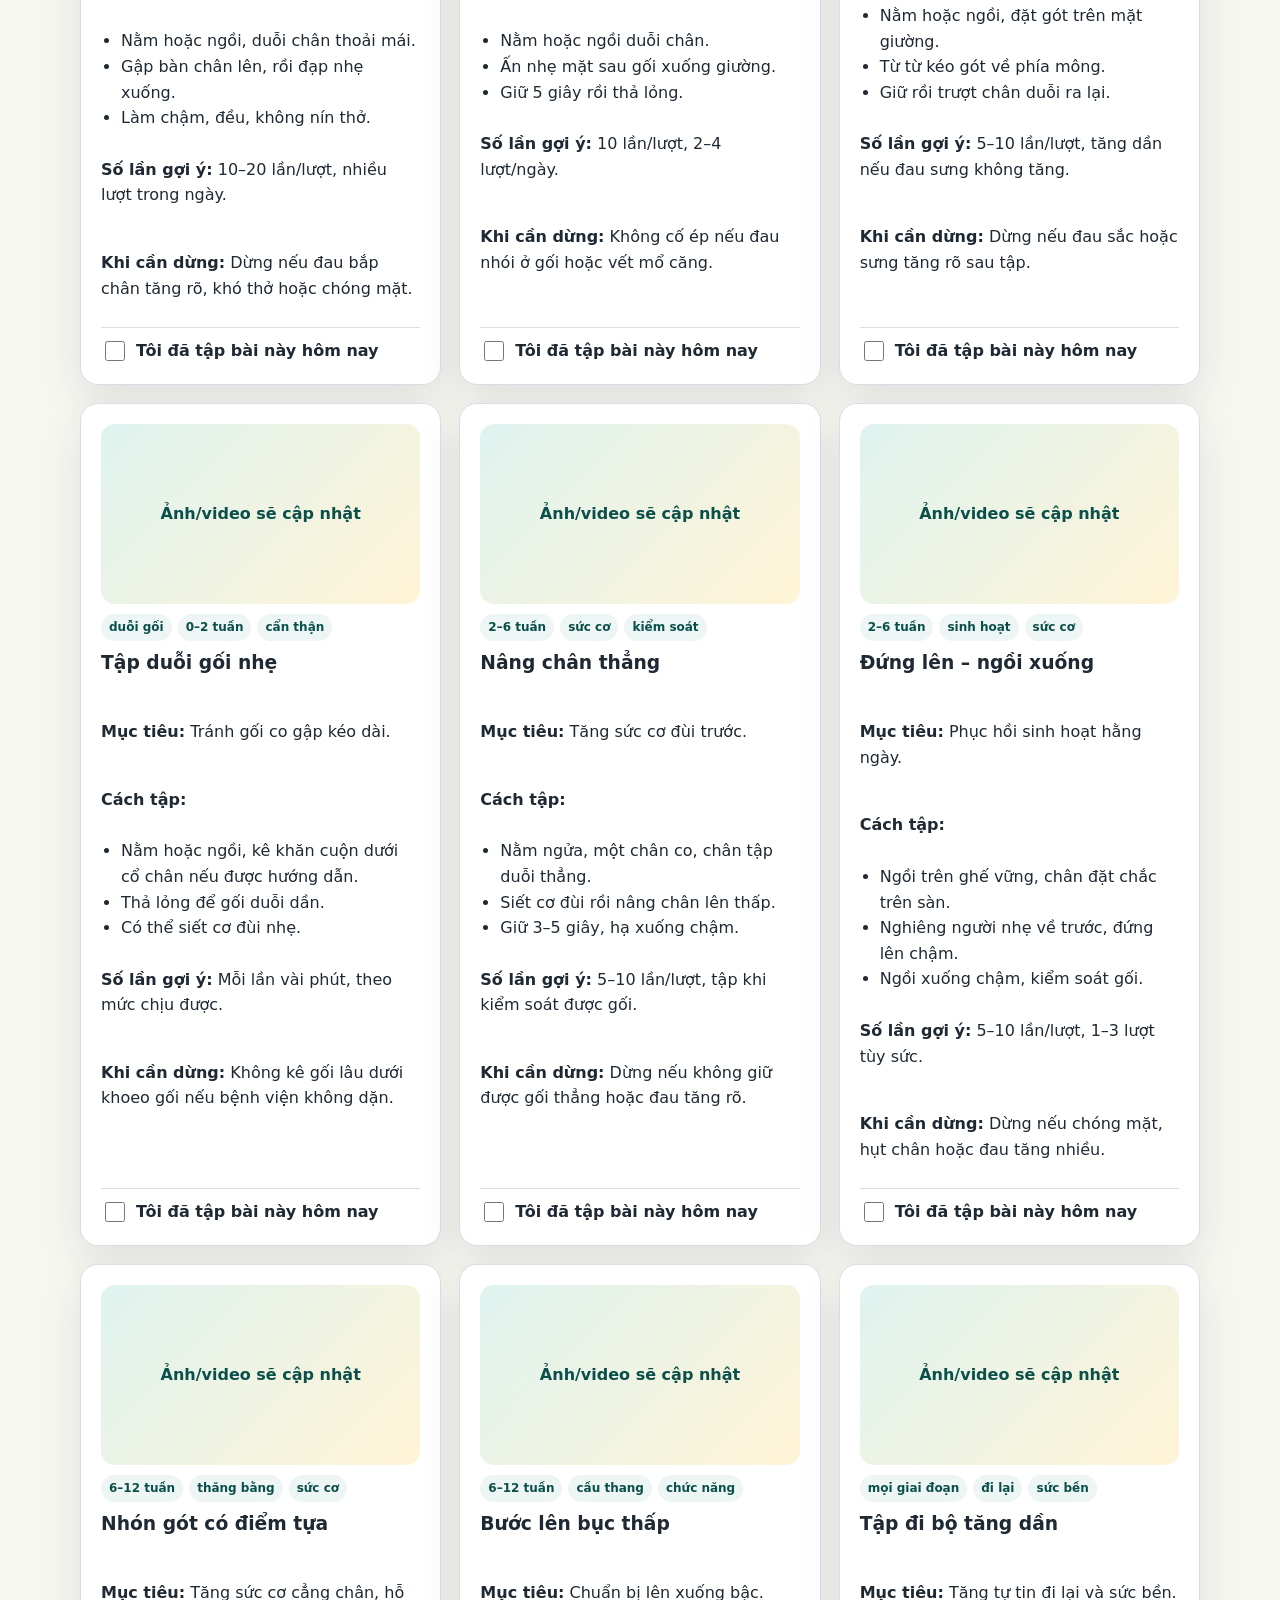
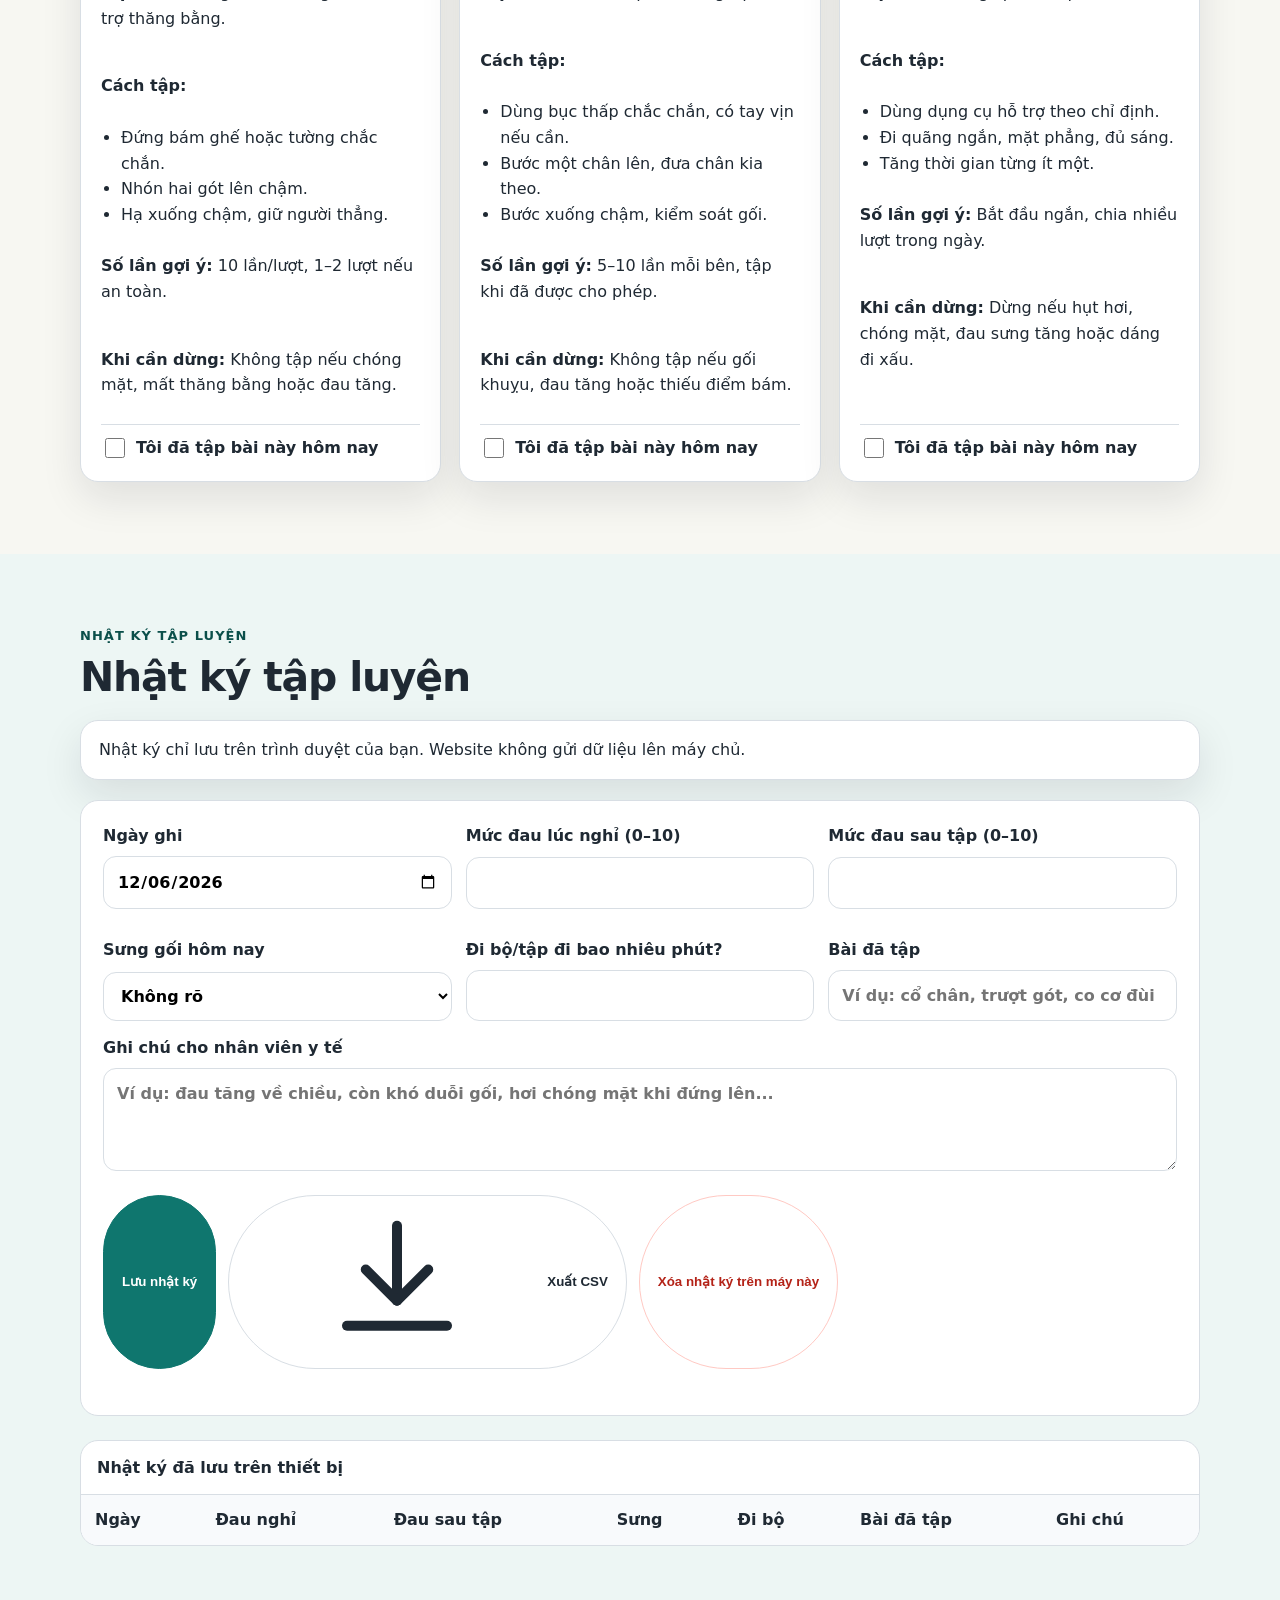
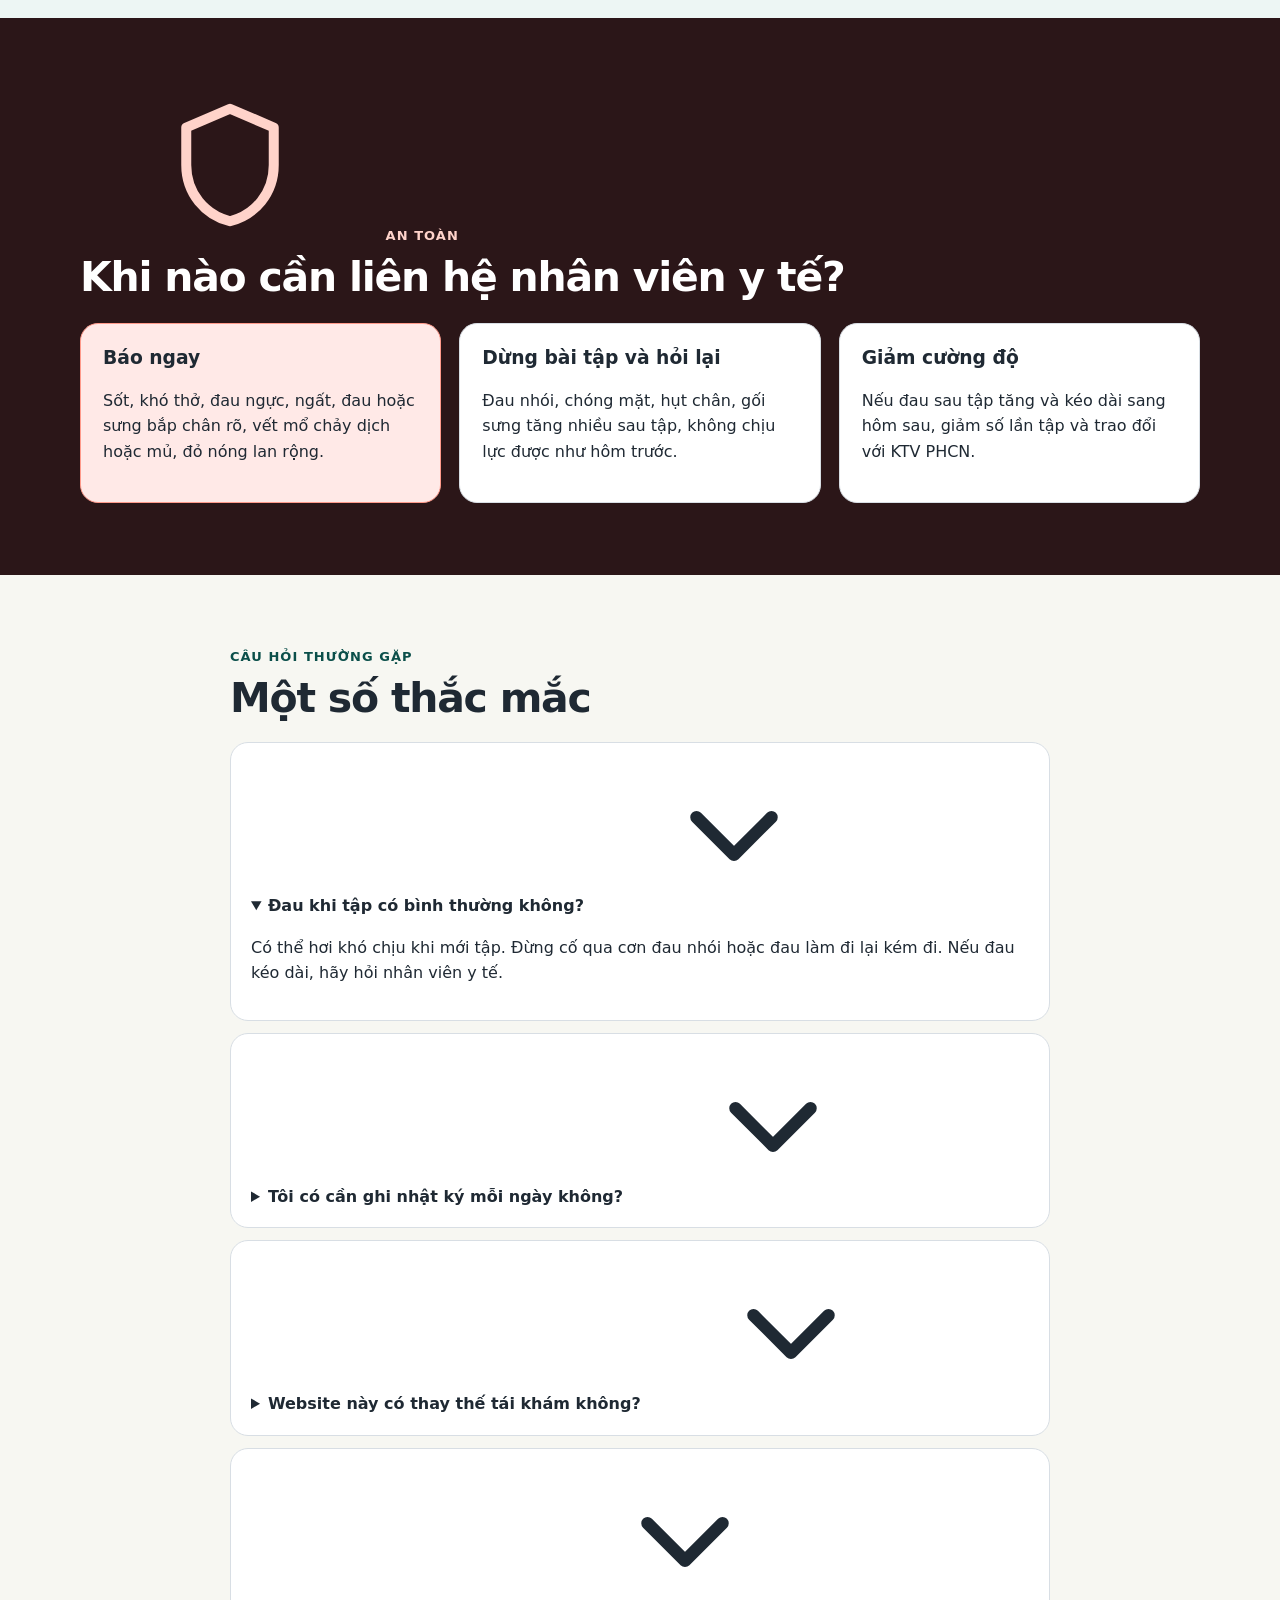
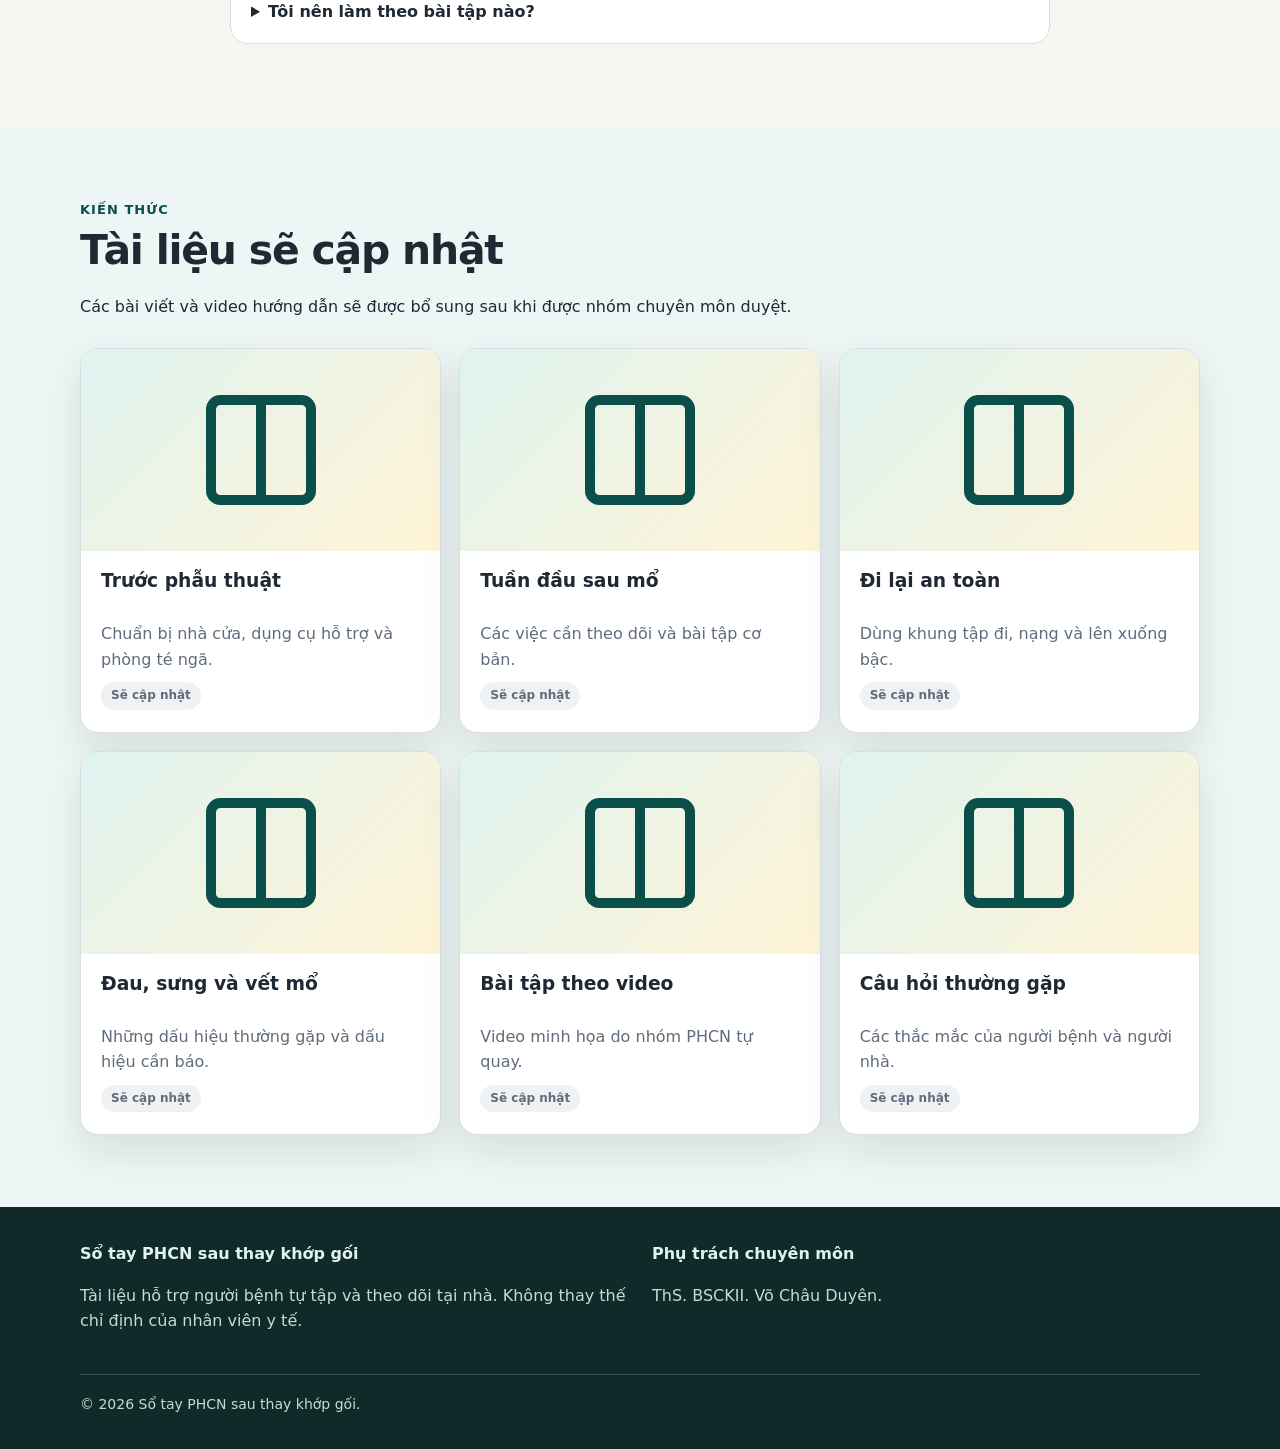
==== commit c7cc681c: "Add brand mark, SEO meta, icon sprite, and progressive-disclosure markup Introduces a distinct 4-bar" ====
--- a/index.html
+++ b/index.html
@@ -3,24 +3,69 @@
 <head>
   <meta charset="utf-8" />
   <meta name="viewport" content="width=device-width, initial-scale=1" />
-  <meta name="description" content="Sổ tay điện tử hỗ trợ người bệnh tập phục hồi chức năng sau thay khớp gối. Website tĩnh mức 2 dùng GitHub Pages, có nhật ký tập luyện lưu cục bộ trên thiết bị." />
+  <meta name="description" content="Sổ tay điện tử hỗ trợ người bệnh tập phục hồi chức năng sau thay khớp gối: lộ trình theo giai đoạn, thư viện bài tập, nhật ký tập luyện lưu cục bộ trên thiết bị, không gửi dữ liệu lên máy chủ." />
+  <meta name="theme-color" content="#0B3B33" />
   <title>Sổ tay PHCN sau thay khớp gối</title>
+
+  <link rel="canonical" href="https://nguyenminh2301.github.io/tkg/" />
+  <link rel="icon" type="image/svg+xml" href="assets/favicon.svg" />
   <link rel="stylesheet" href="assets/style.css" />
+
+  <meta property="og:type" content="website" />
+  <meta property="og:title" content="Sổ tay PHCN sau thay khớp gối" />
+  <meta property="og:description" content="Lộ trình hồi phục theo giai đoạn, thư viện bài tập và nhật ký tập luyện cho người bệnh sau thay khớp gối." />
+  <meta property="og:url" content="https://nguyenminh2301.github.io/tkg/" />
+  <meta property="og:locale" content="vi_VN" />
+  <meta name="twitter:card" content="summary" />
+  <meta name="twitter:title" content="Sổ tay PHCN sau thay khớp gối" />
+  <meta name="twitter:description" content="Lộ trình hồi phục theo giai đoạn, thư viện bài tập và nhật ký tập luyện cho người bệnh sau thay khớp gối." />
+
+  <script type="application/ld+json">
+  {
+    "@context": "https://schema.org",
+    "@type": "MedicalWebPage",
+    "name": "Sổ tay PHCN sau thay khớp gối",
+    "inLanguage": "vi",
+    "specialty": "https://schema.org/PhysicalTherapy",
+    "reviewedBy": { "@type": "Person", "name": "ThS. BSCKII. Võ Châu Duyên" },
+    "audience": { "@type": "PatientsAudience", "audienceType": "Người bệnh sau thay khớp gối" }
+  }
+  </script>
 </head>
 <body>
+  <!-- Icon sprite dùng chung, không tải thêm request nào -->
+  <svg aria-hidden="true" style="position:absolute;width:0;height:0;overflow:hidden" xmlns="http://www.w3.org/2000/svg">
+    <symbol id="icon-menu" viewBox="0 0 24 24" fill="none" stroke="currentColor" stroke-width="1.75" stroke-linecap="round"><line x1="3" y1="6" x2="21" y2="6"/><line x1="3" y1="12" x2="21" y2="12"/><line x1="3" y1="18" x2="21" y2="18"/></symbol>
+    <symbol id="icon-close" viewBox="0 0 24 24" fill="none" stroke="currentColor" stroke-width="1.75" stroke-linecap="round"><line x1="5" y1="5" x2="19" y2="19"/><line x1="19" y1="5" x2="5" y2="19"/></symbol>
+    <symbol id="icon-chevron" viewBox="0 0 24 24" fill="none" stroke="currentColor" stroke-width="2" stroke-linecap="round" stroke-linejoin="round"><polyline points="6 9 12 15 18 9"/></symbol>
+    <symbol id="icon-book" viewBox="0 0 24 24" fill="none" stroke="currentColor" stroke-width="1.6" stroke-linecap="round" stroke-linejoin="round"><path d="M4 5.5C4 4.67 4.67 4 5.5 4H12v16H5.5A1.5 1.5 0 0 1 4 18.5z"/><path d="M20 5.5C20 4.67 19.33 4 18.5 4H12v16h6.5a1.5 1.5 0 0 0 1.5-1.5z"/></symbol>
+    <symbol id="icon-shield" viewBox="0 0 24 24" fill="none" stroke="currentColor" stroke-width="1.6" stroke-linecap="round" stroke-linejoin="round"><path d="M12 3l7 3v6c0 4.5-3 8-7 9-4-1-7-4.5-7-9V6z"/></symbol>
+    <symbol id="icon-printer" viewBox="0 0 24 24" fill="none" stroke="currentColor" stroke-width="1.6" stroke-linecap="round" stroke-linejoin="round"><path d="M6 9V4h12v5"/><rect x="3.5" y="9" width="17" height="7" rx="1.5"/><path d="M7 14h10v6H7z"/></symbol>
+    <symbol id="icon-download" viewBox="0 0 24 24" fill="none" stroke="currentColor" stroke-width="1.6" stroke-linecap="round" stroke-linejoin="round"><path d="M12 3v12"/><polyline points="7 10 12 15 17 10"/><path d="M4 19h16"/></symbol>
+  </svg>
+
   <a class="skip-link" href="#main">Bỏ qua menu, đến nội dung chính</a>
+  <div class="scroll-progress" aria-hidden="true"><span id="scroll-progress-bar"></span></div>
 
   <header class="site-header">
     <div class="container header-inner">
-      <div class="brand">
-        <div class="brand-mark" aria-hidden="true">🦵</div>
-        <div>
+      <a class="brand" href="#home">
+        <svg class="brand-mark" viewBox="0 0 64 64" aria-hidden="true">
+          <rect width="64" height="64" rx="16" fill="#0B3B33"/>
+          <rect x="11" y="36" width="7" height="14" rx="2" fill="#6FA89C"/>
+          <rect x="23" y="28" width="7" height="22" rx="2" fill="#3E8579"/>
+          <rect x="35" y="20" width="7" height="30" rx="2" fill="#BFE3D8"/>
+          <rect x="47" y="12" width="7" height="38" rx="2" fill="#E07A47"/>
+        </svg>
+        <span class="brand-word">
           <strong>Sổ tay PHCN</strong>
           <span>Sau thay khớp gối</span>
-        </div>
-      </div>
-      <button class="menu-toggle" aria-label="Mở hoặc đóng menu" aria-expanded="false">☰</button>
-      <nav class="site-nav" aria-label="Điều hướng chính">
+        </span>
+      </a>
+      <button class="menu-toggle" aria-label="Mở menu" aria-expanded="false" aria-controls="site-nav">
+        <svg class="icon" aria-hidden="true"><use href="#icon-menu"/></svg>
+      </button>
+      <nav id="site-nav" class="site-nav" aria-label="Điều hướng chính">
         <a href="#home">Trang chủ</a>
         <a href="#roadmap">Lộ trình</a>
         <a href="#exercises">Bài tập</a>
@@ -36,13 +81,14 @@
     <section id="home" class="hero section">
       <div class="container hero-grid">
         <div>
-          <p class="eyebrow">Sổ tay người bệnh</p>
-          <h1>Phục hồi chức năng sau thay khớp gối</h1>
-          <p class="lead">Theo dõi lộ trình hồi phục, bài tập hằng ngày và nhật ký đau, sưng, đi bộ tại nhà.</p>
+          <p class="eyebrow">Sổ tay người bệnh · cập nhật 2026</p>
+          <h1>Hồi phục vững vàng sau thay khớp gối</h1>
+          <p class="lead">Theo dõi lộ trình hồi phục, bài tập hằng ngày và nhật ký đau, sưng, đi bộ tại nhà — theo đúng từng giai đoạn của bạn.</p>
           <div class="cta-row">
             <a class="button primary" href="#today">Bắt đầu hôm nay</a>
-            <a class="button" href="#safety">Khi nào cần báo ngay?</a>
-          </div>
+            <a class="button ghost" href="#safety">Khi nào cần báo ngay?</a>
+          </div>
+          <p class="trust-line">Biên soạn cùng <strong>ThS. BSCKII. Võ Châu Duyên</strong> · không thu thập hay gửi dữ liệu cá nhân lên máy chủ</p>
           <div class="notice warning">
             Tài liệu hỗ trợ tự tập tại nhà. Người bệnh cần làm theo hướng dẫn của bác sĩ và kỹ thuật viên phục hồi chức năng.
           </div>
@@ -60,13 +106,13 @@
           <div class="quick-actions">
             <a href="#diary">Ghi nhật ký</a>
             <a href="#exercises">Chọn bài tập</a>
-            <a href="javascript:window.print()">In trang</a>
+            <a href="javascript:window.print()"><svg class="icon icon-sm" aria-hidden="true"><use href="#icon-printer"/></svg> In trang</a>
           </div>
         </aside>
       </div>
     </section>
 
-    <section class="section soft-bg">
+    <section class="section soft-bg reveal">
       <div class="container">
         <p class="eyebrow">Cấu trúc nội dung</p>
         <h2>Người bệnh cần gì sau khi ra viện?</h2>
@@ -95,7 +141,7 @@
       </div>
     </section>
 
-    <section id="roadmap" class="section">
+    <section id="roadmap" class="section reveal">
       <div class="container">
         <p class="eyebrow">Lộ trình hồi phục</p>
         <h2>Tập theo từng giai đoạn</h2>
@@ -146,7 +192,7 @@
       </div>
     </section>
 
-    <section id="daily" class="section soft-bg">
+    <section id="daily" class="section soft-bg reveal">
       <div class="container two-col">
         <div>
           <p class="eyebrow">Checklist hằng ngày</p>
@@ -164,10 +210,11 @@
       </div>
     </section>
 
-    <section id="exercises" class="section">
+    <section id="exercises" class="section reveal">
       <div class="container">
         <p class="eyebrow">Thư viện bài tập</p>
         <h2>Chọn bài tập phù hợp</h2>
+        <p class="lead-sm">Bấm "Xem cách tập" trên mỗi thẻ để hiện chi tiết — chỉ hiện những gì bạn cần lúc này.</p>
         <div class="tool-row">
           <input id="exercise-search" type="search" placeholder="Tìm bài tập: cổ chân, duỗi gối, đi bộ..." />
           <select id="phase-filter" aria-label="Lọc theo giai đoạn">
@@ -182,7 +229,7 @@
       </div>
     </section>
 
-    <section id="diary" class="section soft-bg">
+    <section id="diary" class="section soft-bg reveal">
       <div class="container">
         <p class="eyebrow">Nhật ký tập luyện</p>
         <h2>Nhật ký tập luyện</h2>
@@ -218,7 +265,7 @@
           </label>
           <div class="cta-row">
             <button class="button primary" type="submit">Lưu nhật ký</button>
-            <button id="export-csv" class="button" type="button">Xuất CSV</button>
+            <button id="export-csv" class="button" type="button"><svg class="icon icon-sm" aria-hidden="true"><use href="#icon-download"/></svg> Xuất CSV</button>
             <button id="clear-diary" class="button danger" type="button">Xóa nhật ký trên máy này</button>
           </div>
         </form>
@@ -232,49 +279,49 @@
       </div>
     </section>
 
-    <section id="safety" class="section emergency">
-      <div class="container">
-        <p class="eyebrow">An toàn</p>
+    <section id="safety" class="section emergency reveal">
+      <div class="container">
+        <p class="eyebrow"><svg class="icon icon-sm" aria-hidden="true"><use href="#icon-shield"/></svg> An toàn</p>
         <h2>Khi nào cần liên hệ nhân viên y tế?</h2>
         <div class="safety-grid">
-          <article><h3>Báo ngay</h3><p>Sốt, khó thở, đau ngực, ngất, đau hoặc sưng bắp chân rõ, vết mổ chảy dịch hoặc mủ, đỏ nóng lan rộng.</p></article>
+          <article class="urgent"><h3>Báo ngay</h3><p>Sốt, khó thở, đau ngực, ngất, đau hoặc sưng bắp chân rõ, vết mổ chảy dịch hoặc mủ, đỏ nóng lan rộng.</p></article>
           <article><h3>Dừng bài tập và hỏi lại</h3><p>Đau nhói, chóng mặt, hụt chân, gối sưng tăng nhiều sau tập, không chịu lực được như hôm trước.</p></article>
           <article><h3>Giảm cường độ</h3><p>Nếu đau sau tập tăng và kéo dài sang hôm sau, giảm số lần tập và trao đổi với KTV PHCN.</p></article>
         </div>
       </div>
     </section>
 
-    <section id="faq" class="section">
+    <section id="faq" class="section reveal">
       <div class="container narrow">
         <p class="eyebrow">Câu hỏi thường gặp</p>
         <h2>Một số thắc mắc</h2>
         <details open>
-          <summary>Đau khi tập có bình thường không?</summary>
+          <summary><span>Đau khi tập có bình thường không?</span><svg class="icon icon-sm chevron" aria-hidden="true"><use href="#icon-chevron"/></svg></summary>
           <p>Có thể hơi khó chịu khi mới tập. Đừng cố qua cơn đau nhói hoặc đau làm đi lại kém đi. Nếu đau kéo dài, hãy hỏi nhân viên y tế.</p>
         </details>
         <details>
-          <summary>Tôi có cần ghi nhật ký mỗi ngày không?</summary>
+          <summary><span>Tôi có cần ghi nhật ký mỗi ngày không?</span><svg class="icon icon-sm chevron" aria-hidden="true"><use href="#icon-chevron"/></svg></summary>
           <p>Nên ghi ngắn gọn mỗi ngày trong những tuần đầu. Nhật ký giúp bạn và nhân viên y tế dễ theo dõi khi tái khám.</p>
         </details>
         <details>
-          <summary>Website này có thay thế tái khám không?</summary>
+          <summary><span>Website này có thay thế tái khám không?</span><svg class="icon icon-sm chevron" aria-hidden="true"><use href="#icon-chevron"/></svg></summary>
           <p>Không. Đây chỉ là tài liệu hỗ trợ. Tái khám và hướng dẫn của bác sĩ vẫn là quyết định chính.</p>
         </details>
         <details>
-          <summary>Tôi nên làm theo bài tập nào?</summary>
+          <summary><span>Tôi nên làm theo bài tập nào?</span><svg class="icon icon-sm chevron" aria-hidden="true"><use href="#icon-chevron"/></svg></summary>
           <p>Làm theo chỉ định riêng của bệnh viện và KTV PHCN. Website gợi ý bài tập, không thay thế hướng dẫn cá nhân.</p>
         </details>
       </div>
     </section>
 
-    <section id="knowledge" class="section soft-bg">
+    <section id="knowledge" class="section soft-bg reveal">
       <div class="container">
         <p class="eyebrow">Kiến thức</p>
         <h2>Tài liệu sẽ cập nhật</h2>
-        <p class="lead">Các bài viết và video hướng dẫn sẽ được bổ sung sau khi được nhóm chuyên môn duyệt.</p>
+        <p class="lead-sm">Các bài viết và video hướng dẫn sẽ được bổ sung sau khi được nhóm chuyên môn duyệt.</p>
         <div class="knowledge-grid">
           <article class="knowledge-card">
-            <div class="article-thumb" aria-hidden="true">📄</div>
+            <div class="article-thumb" aria-hidden="true"><svg class="icon"><use href="#icon-book"/></svg></div>
             <div class="knowledge-body">
               <h3>Trước phẫu thuật</h3>
               <p>Chuẩn bị nhà cửa, dụng cụ hỗ trợ và phòng té ngã.</p>
@@ -282,7 +329,7 @@
             </div>
           </article>
           <article class="knowledge-card">
-            <div class="article-thumb" aria-hidden="true">📄</div>
+            <div class="article-thumb" aria-hidden="true"><svg class="icon"><use href="#icon-book"/></svg></div>
             <div class="knowledge-body">
               <h3>Tuần đầu sau mổ</h3>
               <p>Các việc cần theo dõi và bài tập cơ bản.</p>
@@ -290,7 +337,7 @@
             </div>
           </article>
           <article class="knowledge-card">
-            <div class="article-thumb" aria-hidden="true">📄</div>
+            <div class="article-thumb" aria-hidden="true"><svg class="icon"><use href="#icon-book"/></svg></div>
             <div class="knowledge-body">
               <h3>Đi lại an toàn</h3>
               <p>Dùng khung tập đi, nạng và lên xuống bậc.</p>
@@ -298,7 +345,7 @@
             </div>
           </article>
           <article class="knowledge-card">
-            <div class="article-thumb" aria-hidden="true">📄</div>
+            <div class="article-thumb" aria-hidden="true"><svg class="icon"><use href="#icon-book"/></svg></div>
             <div class="knowledge-body">
               <h3>Đau, sưng và vết mổ</h3>
               <p>Những dấu hiệu thường gặp và dấu hiệu cần báo.</p>
@@ -306,7 +353,7 @@
             </div>
           </article>
           <article class="knowledge-card">
-            <div class="article-thumb" aria-hidden="true">📄</div>
+            <div class="article-thumb" aria-hidden="true"><svg class="icon"><use href="#icon-book"/></svg></div>
             <div class="knowledge-body">
               <h3>Bài tập theo video</h3>
               <p>Video minh họa do nhóm PHCN tự quay.</p>
@@ -314,7 +361,7 @@
             </div>
           </article>
           <article class="knowledge-card">
-            <div class="article-thumb" aria-hidden="true">📄</div>
+            <div class="article-thumb" aria-hidden="true"><svg class="icon"><use href="#icon-book"/></svg></div>
             <div class="knowledge-body">
               <h3>Câu hỏi thường gặp</h3>
               <p>Các thắc mắc của người bệnh và người nhà.</p>
@@ -326,22 +373,22 @@
     </section>
   </main>
 
-    <footer class="site-footer">
-      <div class="container footer-grid">
-        <div>
-          <strong>Sổ tay PHCN sau thay khớp gối</strong>
-          <p>Tài liệu hỗ trợ người bệnh tự tập và theo dõi tại nhà. Không thay thế chỉ định của nhân viên y tế.</p>
-        </div>
-        <div>
-          <strong>Phụ trách chuyên môn</strong>
-          <p>ThS. BSCKII. Võ Châu Duyên.</p>
-        </div>
-      </div>
-      <div class="container footer-bottom">
-        <p>© <span id="year"></span> Sổ tay PHCN sau thay khớp gối.</p>
-      </div>
-    </footer>
-
-  <script src="assets/app.js"></script>
+  <footer class="site-footer">
+    <div class="container footer-grid">
+      <div>
+        <strong>Sổ tay PHCN sau thay khớp gối</strong>
+        <p>Tài liệu hỗ trợ người bệnh tự tập và theo dõi tại nhà. Không thay thế chỉ định của nhân viên y tế.</p>
+      </div>
+      <div>
+        <strong>Phụ trách chuyên môn</strong>
+        <p>ThS. BSCKII. Võ Châu Duyên.</p>
+      </div>
+    </div>
+    <div class="container footer-bottom">
+      <p>© <span id="year"></span> Sổ tay PHCN sau thay khớp gối.</p>
+    </div>
+  </footer>
+
+  <script type="module" src="assets/app.js"></script>
 </body>
 </html>
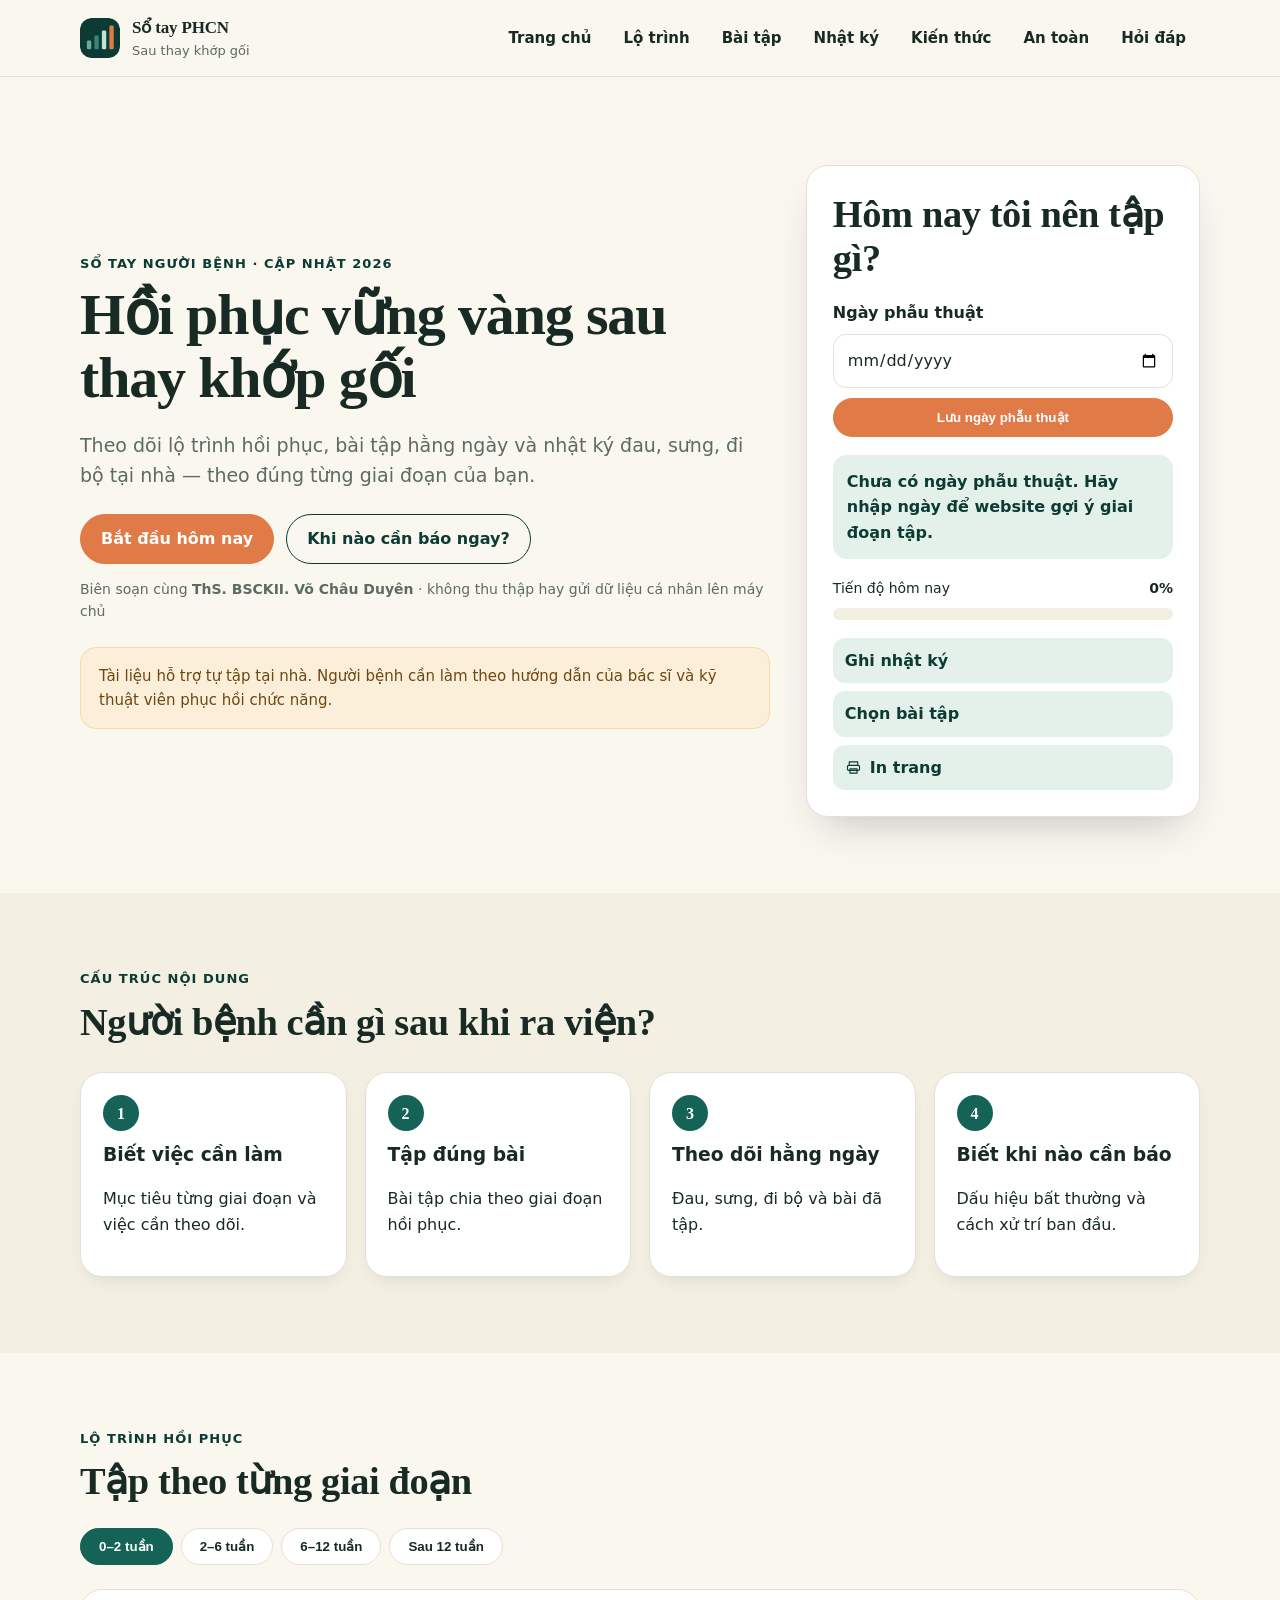
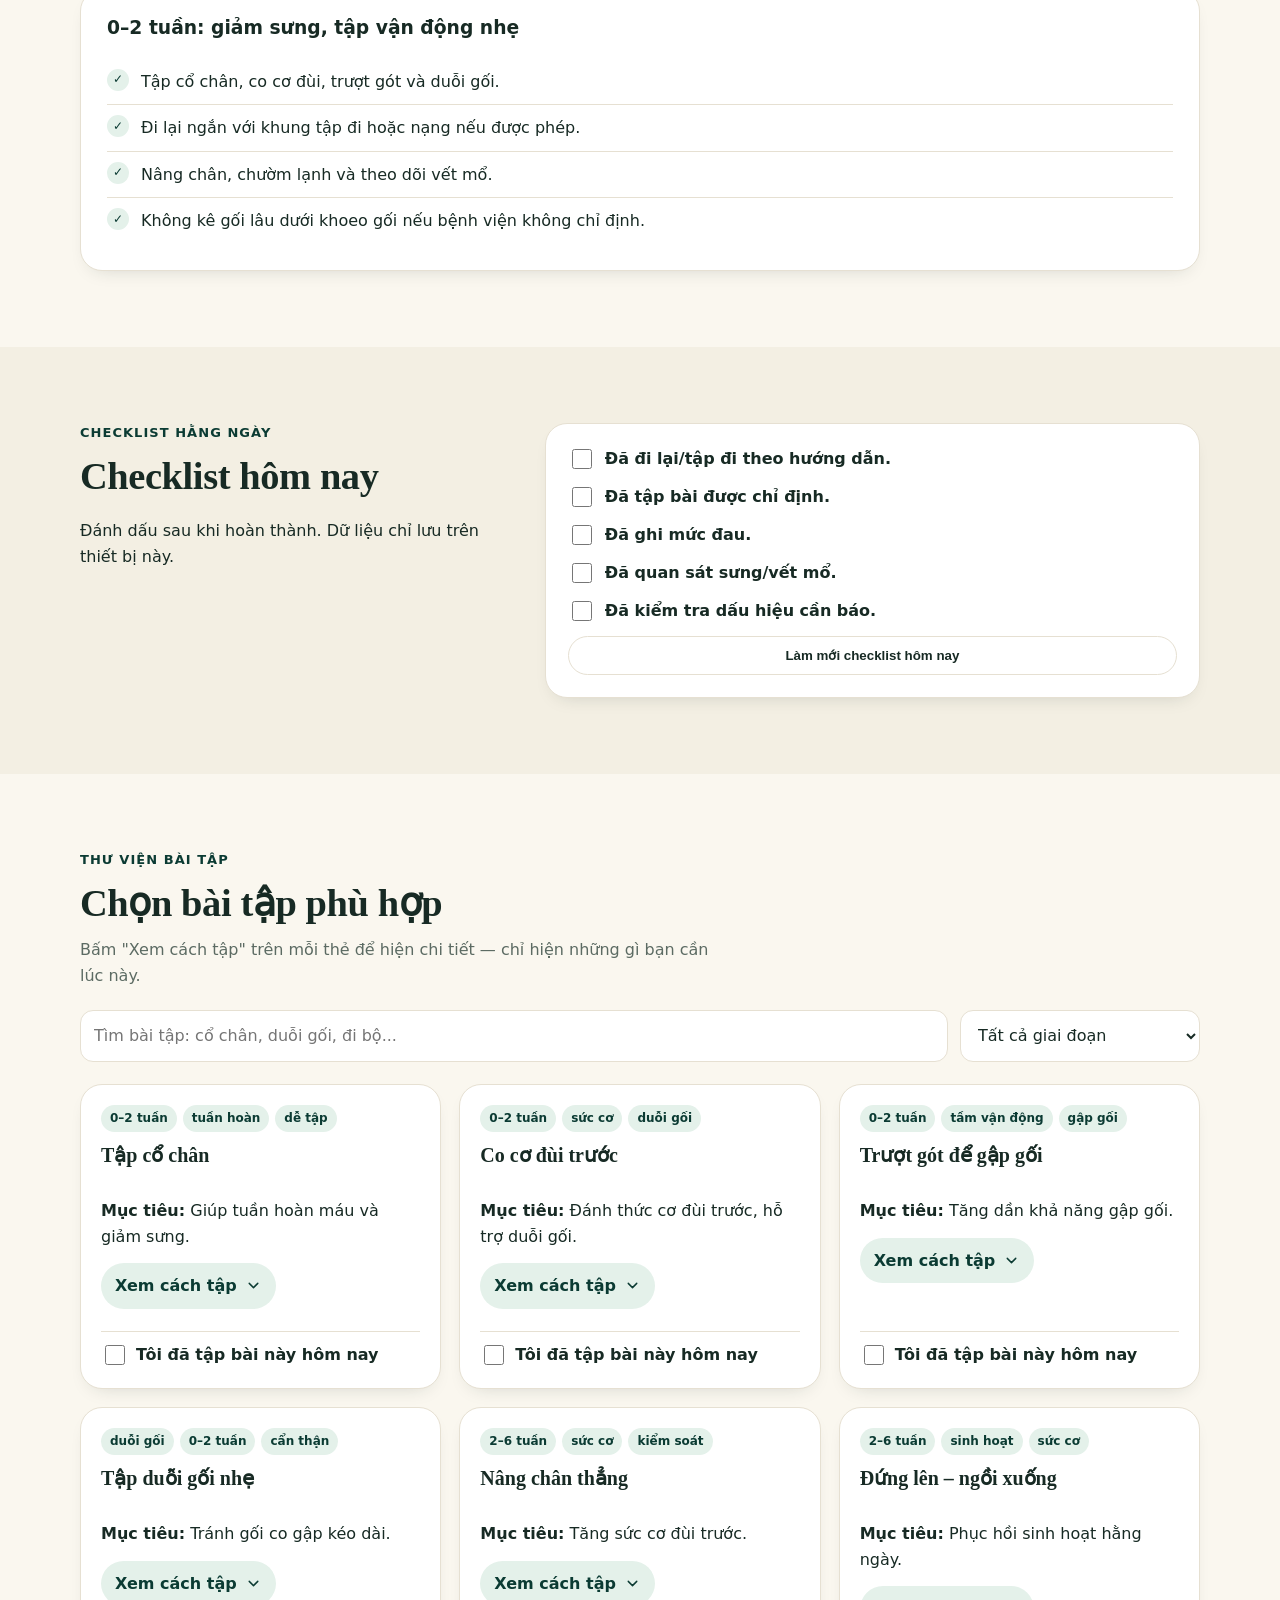
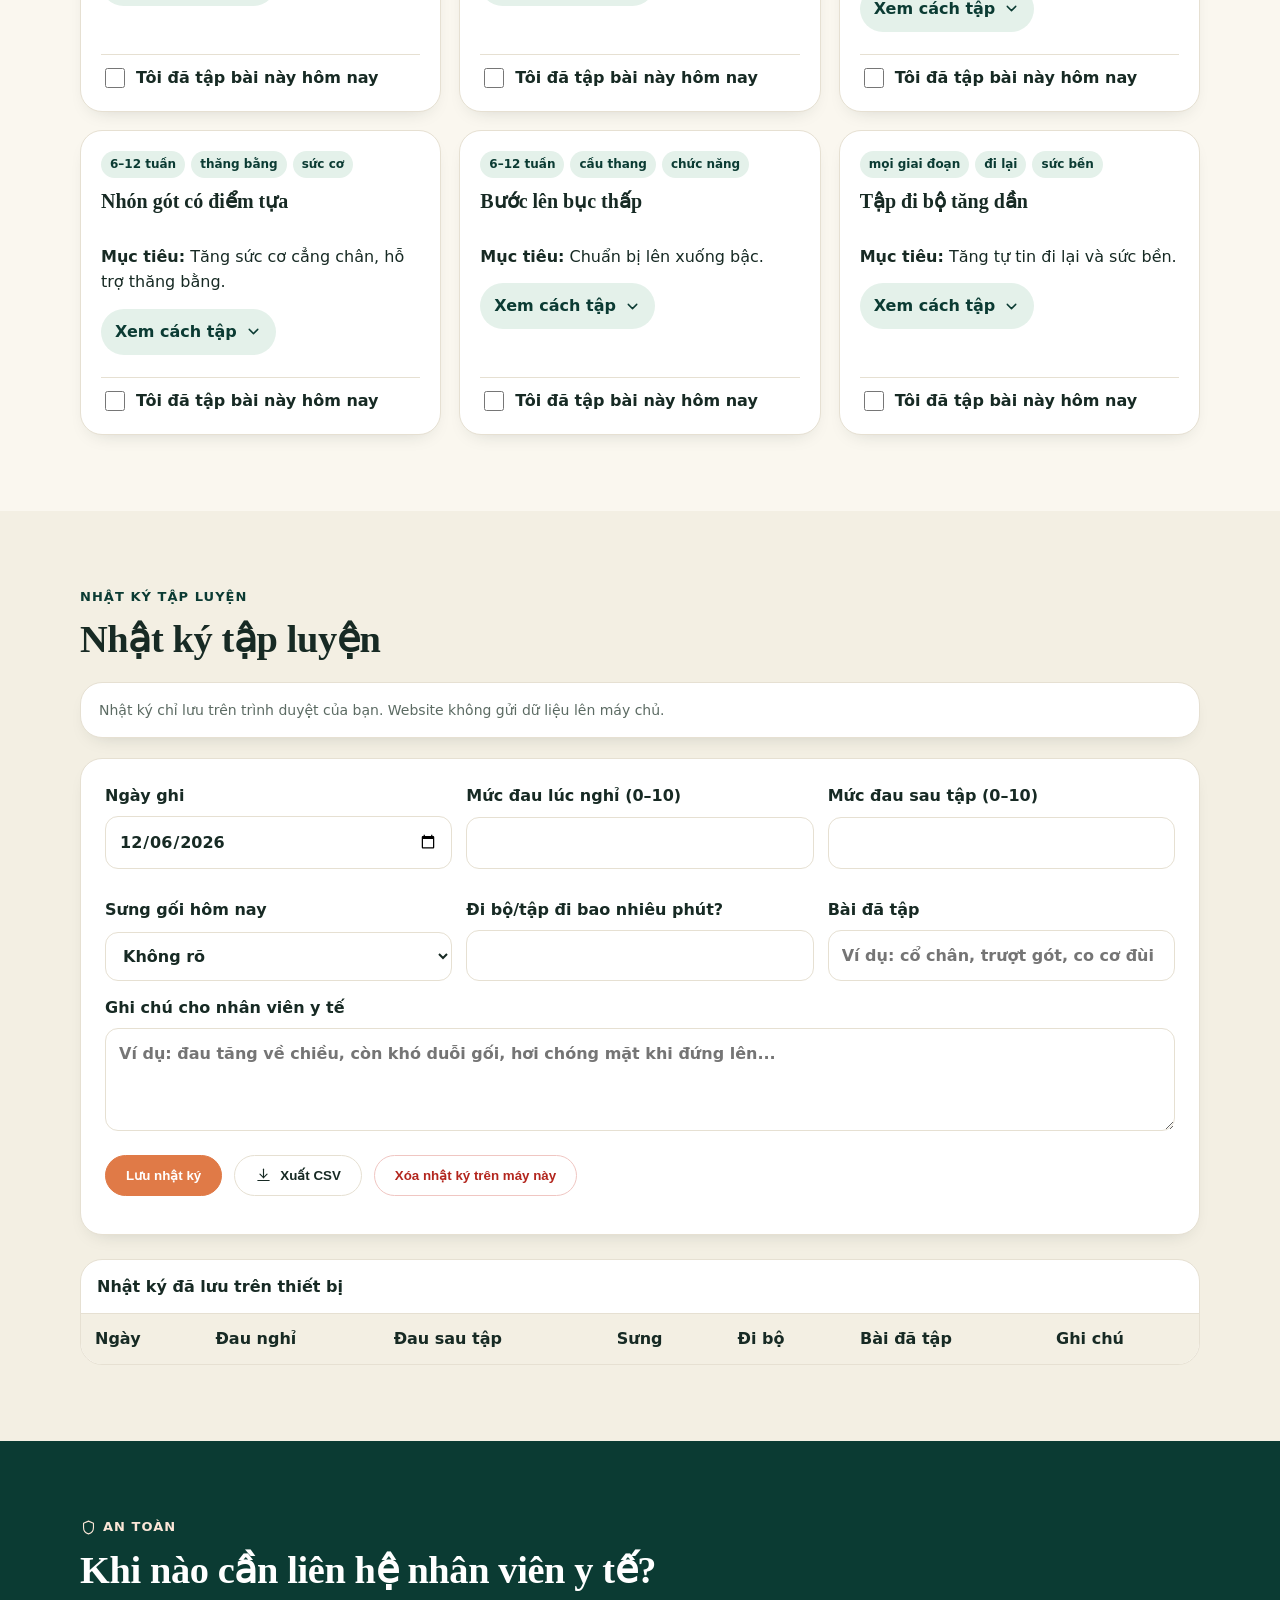
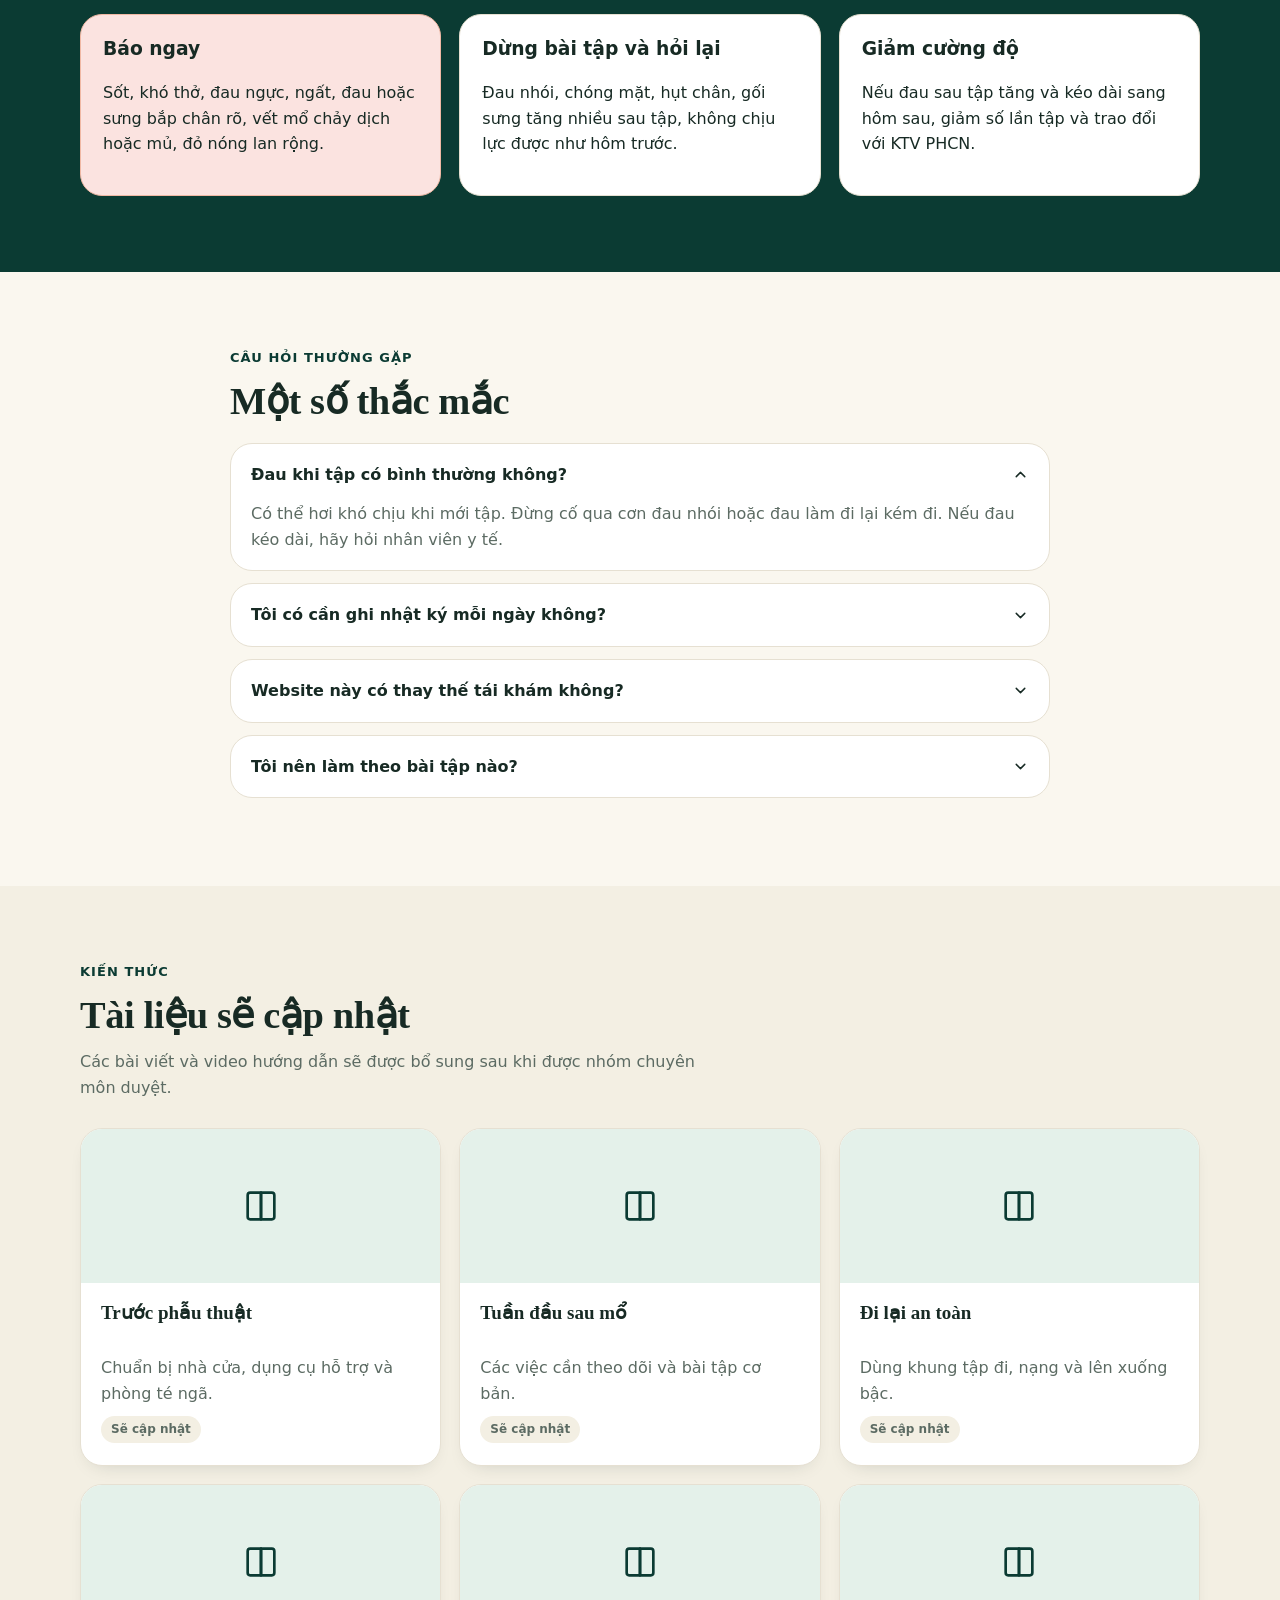
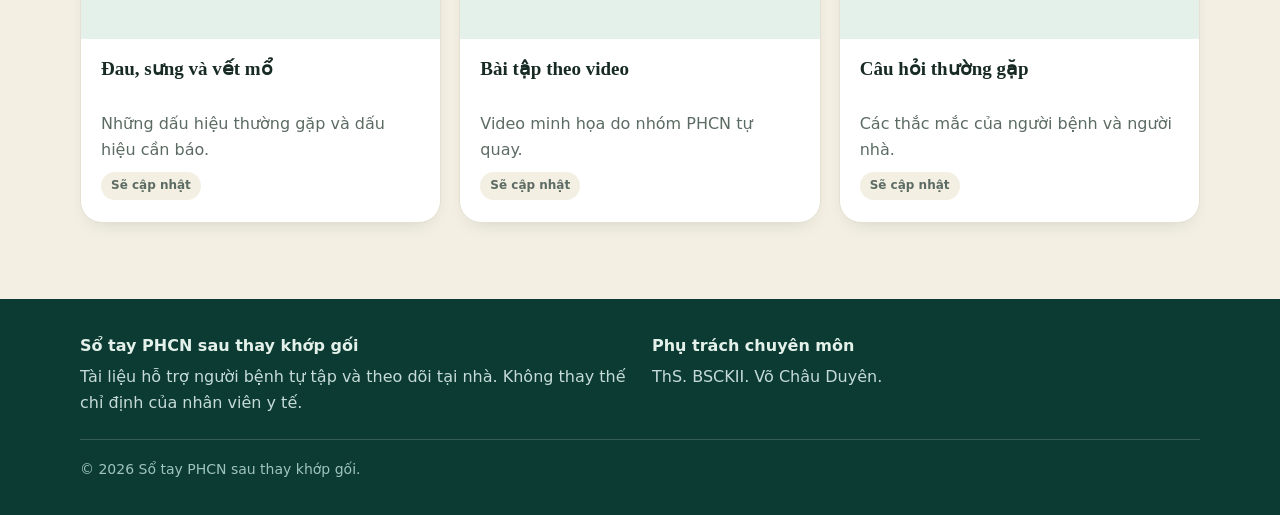
==== commit cabb5055: "Fix oversized icons on real mobile Chrome (missing width/height on SVG) CSS-only sizing (.icon { wid" ====
--- a/index.html
+++ b/index.html
@@ -50,7 +50,7 @@
   <header class="site-header">
     <div class="container header-inner">
       <a class="brand" href="#home">
-        <svg class="brand-mark" viewBox="0 0 64 64" aria-hidden="true">
+        <svg class="brand-mark" width="64" height="64" viewBox="0 0 64 64" aria-hidden="true">
           <rect width="64" height="64" rx="16" fill="#0B3B33"/>
           <rect x="11" y="36" width="7" height="14" rx="2" fill="#6FA89C"/>
           <rect x="23" y="28" width="7" height="22" rx="2" fill="#3E8579"/>
@@ -63,7 +63,7 @@
         </span>
       </a>
       <button class="menu-toggle" aria-label="Mở menu" aria-expanded="false" aria-controls="site-nav">
-        <svg class="icon" aria-hidden="true"><use href="#icon-menu"/></svg>
+        <svg class="icon" width="24" height="24" aria-hidden="true"><use href="#icon-menu"/></svg>
       </button>
       <nav id="site-nav" class="site-nav" aria-label="Điều hướng chính">
         <a href="#home">Trang chủ</a>
@@ -106,7 +106,7 @@
           <div class="quick-actions">
             <a href="#diary">Ghi nhật ký</a>
             <a href="#exercises">Chọn bài tập</a>
-            <a href="javascript:window.print()"><svg class="icon icon-sm" aria-hidden="true"><use href="#icon-printer"/></svg> In trang</a>
+            <a href="javascript:window.print()"><svg class="icon icon-sm" width="24" height="24" aria-hidden="true"><use href="#icon-printer"/></svg> In trang</a>
           </div>
         </aside>
       </div>
@@ -265,7 +265,7 @@
           </label>
           <div class="cta-row">
             <button class="button primary" type="submit">Lưu nhật ký</button>
-            <button id="export-csv" class="button" type="button"><svg class="icon icon-sm" aria-hidden="true"><use href="#icon-download"/></svg> Xuất CSV</button>
+            <button id="export-csv" class="button" type="button"><svg class="icon icon-sm" width="24" height="24" aria-hidden="true"><use href="#icon-download"/></svg> Xuất CSV</button>
             <button id="clear-diary" class="button danger" type="button">Xóa nhật ký trên máy này</button>
           </div>
         </form>
@@ -281,7 +281,7 @@
 
     <section id="safety" class="section emergency reveal">
       <div class="container">
-        <p class="eyebrow"><svg class="icon icon-sm" aria-hidden="true"><use href="#icon-shield"/></svg> An toàn</p>
+        <p class="eyebrow"><svg class="icon icon-sm" width="24" height="24" aria-hidden="true"><use href="#icon-shield"/></svg> An toàn</p>
         <h2>Khi nào cần liên hệ nhân viên y tế?</h2>
         <div class="safety-grid">
           <article class="urgent"><h3>Báo ngay</h3><p>Sốt, khó thở, đau ngực, ngất, đau hoặc sưng bắp chân rõ, vết mổ chảy dịch hoặc mủ, đỏ nóng lan rộng.</p></article>
@@ -296,19 +296,19 @@
         <p class="eyebrow">Câu hỏi thường gặp</p>
         <h2>Một số thắc mắc</h2>
         <details open>
-          <summary><span>Đau khi tập có bình thường không?</span><svg class="icon icon-sm chevron" aria-hidden="true"><use href="#icon-chevron"/></svg></summary>
+          <summary><span>Đau khi tập có bình thường không?</span><svg class="icon icon-sm chevron" width="24" height="24" aria-hidden="true"><use href="#icon-chevron"/></svg></summary>
           <p>Có thể hơi khó chịu khi mới tập. Đừng cố qua cơn đau nhói hoặc đau làm đi lại kém đi. Nếu đau kéo dài, hãy hỏi nhân viên y tế.</p>
         </details>
         <details>
-          <summary><span>Tôi có cần ghi nhật ký mỗi ngày không?</span><svg class="icon icon-sm chevron" aria-hidden="true"><use href="#icon-chevron"/></svg></summary>
+          <summary><span>Tôi có cần ghi nhật ký mỗi ngày không?</span><svg class="icon icon-sm chevron" width="24" height="24" aria-hidden="true"><use href="#icon-chevron"/></svg></summary>
           <p>Nên ghi ngắn gọn mỗi ngày trong những tuần đầu. Nhật ký giúp bạn và nhân viên y tế dễ theo dõi khi tái khám.</p>
         </details>
         <details>
-          <summary><span>Website này có thay thế tái khám không?</span><svg class="icon icon-sm chevron" aria-hidden="true"><use href="#icon-chevron"/></svg></summary>
+          <summary><span>Website này có thay thế tái khám không?</span><svg class="icon icon-sm chevron" width="24" height="24" aria-hidden="true"><use href="#icon-chevron"/></svg></summary>
           <p>Không. Đây chỉ là tài liệu hỗ trợ. Tái khám và hướng dẫn của bác sĩ vẫn là quyết định chính.</p>
         </details>
         <details>
-          <summary><span>Tôi nên làm theo bài tập nào?</span><svg class="icon icon-sm chevron" aria-hidden="true"><use href="#icon-chevron"/></svg></summary>
+          <summary><span>Tôi nên làm theo bài tập nào?</span><svg class="icon icon-sm chevron" width="24" height="24" aria-hidden="true"><use href="#icon-chevron"/></svg></summary>
           <p>Làm theo chỉ định riêng của bệnh viện và KTV PHCN. Website gợi ý bài tập, không thay thế hướng dẫn cá nhân.</p>
         </details>
       </div>
@@ -321,7 +321,7 @@
         <p class="lead-sm">Các bài viết và video hướng dẫn sẽ được bổ sung sau khi được nhóm chuyên môn duyệt.</p>
         <div class="knowledge-grid">
           <article class="knowledge-card">
-            <div class="article-thumb" aria-hidden="true"><svg class="icon"><use href="#icon-book"/></svg></div>
+            <div class="article-thumb" aria-hidden="true"><svg class="icon" width="24" height="24"><use href="#icon-book"/></svg></div>
             <div class="knowledge-body">
               <h3>Trước phẫu thuật</h3>
               <p>Chuẩn bị nhà cửa, dụng cụ hỗ trợ và phòng té ngã.</p>
@@ -329,7 +329,7 @@
             </div>
           </article>
           <article class="knowledge-card">
-            <div class="article-thumb" aria-hidden="true"><svg class="icon"><use href="#icon-book"/></svg></div>
+            <div class="article-thumb" aria-hidden="true"><svg class="icon" width="24" height="24"><use href="#icon-book"/></svg></div>
             <div class="knowledge-body">
               <h3>Tuần đầu sau mổ</h3>
               <p>Các việc cần theo dõi và bài tập cơ bản.</p>
@@ -337,7 +337,7 @@
             </div>
           </article>
           <article class="knowledge-card">
-            <div class="article-thumb" aria-hidden="true"><svg class="icon"><use href="#icon-book"/></svg></div>
+            <div class="article-thumb" aria-hidden="true"><svg class="icon" width="24" height="24"><use href="#icon-book"/></svg></div>
             <div class="knowledge-body">
               <h3>Đi lại an toàn</h3>
               <p>Dùng khung tập đi, nạng và lên xuống bậc.</p>
@@ -345,7 +345,7 @@
             </div>
           </article>
           <article class="knowledge-card">
-            <div class="article-thumb" aria-hidden="true"><svg class="icon"><use href="#icon-book"/></svg></div>
+            <div class="article-thumb" aria-hidden="true"><svg class="icon" width="24" height="24"><use href="#icon-book"/></svg></div>
             <div class="knowledge-body">
               <h3>Đau, sưng và vết mổ</h3>
               <p>Những dấu hiệu thường gặp và dấu hiệu cần báo.</p>
@@ -353,7 +353,7 @@
             </div>
           </article>
           <article class="knowledge-card">
-            <div class="article-thumb" aria-hidden="true"><svg class="icon"><use href="#icon-book"/></svg></div>
+            <div class="article-thumb" aria-hidden="true"><svg class="icon" width="24" height="24"><use href="#icon-book"/></svg></div>
             <div class="knowledge-body">
               <h3>Bài tập theo video</h3>
               <p>Video minh họa do nhóm PHCN tự quay.</p>
@@ -361,7 +361,7 @@
             </div>
           </article>
           <article class="knowledge-card">
-            <div class="article-thumb" aria-hidden="true"><svg class="icon"><use href="#icon-book"/></svg></div>
+            <div class="article-thumb" aria-hidden="true"><svg class="icon" width="24" height="24"><use href="#icon-book"/></svg></div>
             <div class="knowledge-body">
               <h3>Câu hỏi thường gặp</h3>
               <p>Các thắc mắc của người bệnh và người nhà.</p>
--- a/assets/style.css
+++ b/assets/style.css
@@ -1,139 +1,206 @@
 :root {
-  --bg: #f7f7f2;
-  --panel: #ffffff;
-  --text: #1f2933;
-  --muted: #5f6c7b;
-  --brand: #0f766e;
-  --brand-dark: #0b4f4a;
-  --brand-soft: #dff3f0;
-  --warning: #fff4d6;
-  --danger: #b42318;
-  --danger-soft: #ffe9e7;
-  --border: #d8dee4;
-  --shadow: 0 16px 40px rgba(15, 23, 42, .10);
-  --radius: 18px;
+  --paper: #faf7ef;
+  --surface: #ffffff;
+  --surface-2: #f3efe3;
+  --ink: #172a24;
+  --muted: #5c6b63;
+  --brand: #146356;
+  --brand-dark: #0b3b33;
+  --brand-soft: #e4f1ea;
+  --accent: #e07a47;
+  --accent-dark: #b85a2e;
+  --accent-soft: #fbe6d7;
+  --warning-bg: #fcefd9;
+  --warning-ink: #6d4711;
+  --danger: #b3261e;
+  --danger-soft: #fbe3e0;
+  --line: #e6e0d2;
+  --shadow: 0 20px 44px -18px rgba(23, 42, 36, 0.28);
+  --shadow-sm: 0 8px 20px -12px rgba(23, 42, 36, 0.22);
+  --radius-lg: 22px;
+  --radius-md: 16px;
+  --radius-sm: 10px;
+  --font-display: ui-serif, Georgia, "Times New Roman", serif;
+  --font-body: -apple-system, BlinkMacSystemFont, "Segoe UI", system-ui, sans-serif;
+  --ease: cubic-bezier(0.16, 1, 0.3, 1);
 }
 * { box-sizing: border-box; }
 html { scroll-behavior: smooth; }
 body {
   margin: 0;
-  font-family: system-ui, -apple-system, BlinkMacSystemFont, "Segoe UI", sans-serif;
-  color: var(--text);
-  background: var(--bg);
+  font-family: var(--font-body);
+  color: var(--ink);
+  background: var(--paper);
   line-height: 1.6;
 }
 a { color: var(--brand-dark); }
 .container { width: min(1120px, calc(100% - 32px)); margin: 0 auto; }
 .narrow { width: min(820px, calc(100% - 32px)); }
-.section { padding: 72px 0; }
-.soft-bg { background: #edf6f4; }
+.section { padding: 76px 0; }
+.soft-bg { background: var(--surface-2); }
 .skip-link { position: absolute; left: -9999px; top: 8px; background: #fff; padding: 8px 12px; z-index: 99; }
 .skip-link:focus { left: 8px; }
-.site-header { position: sticky; top: 0; z-index: 50; background: rgba(247,247,242,.96); border-bottom: 1px solid var(--border); backdrop-filter: blur(8px); }
-.header-inner { display: flex; align-items: center; justify-content: space-between; min-height: 72px; gap: 16px; }
-.brand { display: flex; align-items: center; gap: 12px; }
-.brand-mark { display: grid; place-items: center; width: 46px; height: 46px; border-radius: 14px; background: var(--brand-soft); font-size: 24px; }
-.brand strong, .brand span { display: block; }
-.brand span { color: var(--muted); font-size: 14px; }
-.site-nav { display: flex; align-items: center; gap: 6px; }
-.site-nav a { text-decoration: none; padding: 10px 12px; border-radius: 999px; color: var(--text); font-weight: 600; }
+
+/* Icons */
+.icon { width: 22px; height: 22px; flex: none; }
+.icon-sm { width: 17px; height: 17px; }
+
+/* Scroll progress */
+.scroll-progress { position: fixed; top: 0; left: 0; width: 100%; height: 3px; background: transparent; z-index: 60; }
+.scroll-progress span { display: block; height: 100%; width: 0; background: linear-gradient(90deg, var(--brand), var(--accent)); transition: width 0.1s linear; }
+
+/* Header */
+.site-header { position: sticky; top: 0; z-index: 50; background: rgba(250, 247, 239, 0.94); border-bottom: 1px solid var(--line); backdrop-filter: blur(8px); }
+.header-inner { display: flex; align-items: center; justify-content: space-between; min-height: 76px; gap: 16px; }
+.brand { display: flex; align-items: center; gap: 12px; text-decoration: none; color: inherit; }
+.brand-mark { width: 40px; height: 40px; border-radius: 12px; flex: none; }
+.brand-word strong, .brand-word span { display: block; }
+.brand-word strong { font-family: var(--font-display); font-size: 17px; letter-spacing: -0.01em; }
+.brand-word span { color: var(--muted); font-size: 13px; }
+.site-nav { display: flex; align-items: center; gap: 4px; }
+.site-nav a { text-decoration: none; padding: 10px 14px; border-radius: 999px; color: var(--ink); font-weight: 600; font-size: 15px; }
 .site-nav a:hover { background: var(--brand-soft); }
-.menu-toggle { display: none; border: 1px solid var(--border); background: #fff; border-radius: 12px; font-size: 22px; padding: 6px 10px; }
-.hero { padding-top: 86px; }
-.hero-grid { display: grid; grid-template-columns: minmax(0, 1.4fr) minmax(320px, .8fr); gap: 36px; align-items: center; }
-.eyebrow { color: var(--brand-dark); text-transform: uppercase; letter-spacing: .08em; font-weight: 800; font-size: 13px; margin: 0 0 8px; }
-h1 { font-size: clamp(36px, 5vw, 64px); line-height: 1.04; margin: 0 0 20px; letter-spacing: -0.04em; }
-h2 { font-size: clamp(28px, 3.2vw, 42px); line-height: 1.12; margin: 0 0 20px; letter-spacing: -0.03em; }
-h3 { margin-top: 0; line-height: 1.25; }
+.menu-toggle { display: none; align-items: center; justify-content: center; border: 1px solid var(--line); background: #fff; color: var(--brand-dark); border-radius: 12px; padding: 9px; }
+
+/* Focus visibility (a11y) */
+a:focus-visible, button:focus-visible, input:focus-visible, select:focus-visible, textarea:focus-visible, summary:focus-visible {
+  outline: 2px solid var(--brand); outline-offset: 2px;
+}
+
+/* Hero */
+.hero { padding-top: 88px; }
+.hero-grid { display: grid; grid-template-columns: minmax(0, 1.4fr) minmax(320px, 0.8fr); gap: 36px; align-items: center; }
+.eyebrow { display: flex; align-items: center; gap: 6px; color: var(--brand-dark); text-transform: uppercase; letter-spacing: 0.08em; font-weight: 800; font-size: 13px; margin: 0 0 10px; }
+h1 { font-family: var(--font-display); font-weight: 600; font-size: clamp(34px, 4.6vw, 58px); line-height: 1.08; margin: 0 0 20px; letter-spacing: -0.02em; }
+h2 { font-family: var(--font-display); font-weight: 600; font-size: clamp(27px, 3vw, 39px); line-height: 1.15; margin: 0 0 20px; letter-spacing: -0.01em; }
+h3 { margin-top: 0; line-height: 1.3; }
 .lead { font-size: 19px; color: var(--muted); max-width: 740px; }
-.cta-row { display: flex; gap: 12px; flex-wrap: wrap; margin: 24px 0; }
-.button { border: 1px solid var(--border); background: #fff; color: var(--text); text-decoration: none; border-radius: 999px; padding: 11px 18px; font-weight: 750; cursor: pointer; display: inline-flex; align-items: center; justify-content: center; }
-.button.primary { background: var(--brand); color: #fff; border-color: var(--brand); }
-.button.danger { color: var(--danger); border-color: #ffc9c3; }
+.lead-sm { font-size: 16px; color: var(--muted); max-width: 640px; margin-top: -8px; }
+.cta-row { display: flex; gap: 12px; flex-wrap: wrap; margin: 24px 0 14px; }
+.trust-line { color: var(--muted); font-size: 14px; margin: 0 0 22px; }
+
+.button { border: 1px solid var(--line); background: #fff; color: var(--ink); text-decoration: none; border-radius: 999px; padding: 11px 20px; font-weight: 750; cursor: pointer; display: inline-flex; align-items: center; justify-content: center; gap: 8px; transition: transform 0.15s var(--ease), box-shadow 0.15s var(--ease); }
+.button:hover { box-shadow: var(--shadow-sm); transform: translateY(-1px); }
+.button.primary { background: var(--accent); color: #fff; border-color: var(--accent); }
+.button.primary:hover { background: var(--accent-dark); border-color: var(--accent-dark); }
+.button.ghost { background: transparent; border-color: var(--brand-dark); color: var(--brand-dark); }
+.button.danger { color: var(--danger); border-color: #f0c6c2; }
 .button.full { width: 100%; margin-top: 10px; }
-.notice { padding: 16px 18px; border-radius: var(--radius); margin-top: 24px; border: 1px solid var(--border); }
-.notice.warning { background: var(--warning); }
-.today-card, .tree-card, .check-card, .exercise-card, .download-grid article, .safety-grid article, details, .privacy-note { background: var(--panel); border: 1px solid var(--border); border-radius: var(--radius); box-shadow: var(--shadow); }
-.today-card { padding: 24px; }
+
+.notice { padding: 16px 18px; border-radius: var(--radius-md); margin-top: 24px; border: 1px solid var(--line); font-size: 15px; }
+.notice.warning { background: var(--warning-bg); color: var(--warning-ink); border-color: #f2ddab; }
+
+.today-card, .tree-card, .check-card, .exercise-card, .safety-grid article, details, .privacy-note {
+  background: var(--surface); border: 1px solid var(--line); border-radius: var(--radius-lg); box-shadow: var(--shadow-sm);
+}
+.today-card { padding: 26px; box-shadow: var(--shadow); }
 .today-card label { display: block; font-weight: 750; margin-bottom: 8px; }
-input, select, textarea { width: 100%; border: 1px solid var(--border); border-radius: 13px; padding: 12px 13px; font: inherit; background: #fff; }
-.phase-output { margin: 18px 0; padding: 14px; border-radius: 14px; background: var(--brand-soft); }
+input, select, textarea { width: 100%; border: 1px solid var(--line); border-radius: 13px; padding: 12px 13px; font: inherit; background: #fff; color: var(--ink); }
+.phase-output { margin: 18px 0; padding: 14px; border-radius: 14px; background: var(--brand-soft); color: var(--brand-dark); font-weight: 600; }
 .progress-box { margin: 18px 0; }
 .progress-label { display: flex; justify-content: space-between; font-size: 14px; margin-bottom: 8px; }
-.progress-bar { height: 12px; border-radius: 999px; background: #e5e7eb; overflow: hidden; }
-.progress-bar span { display: block; height: 100%; width: 0; background: var(--brand); transition: width .2s ease; }
+.progress-bar { height: 12px; border-radius: 999px; background: var(--surface-2); overflow: hidden; }
+.progress-bar span { display: block; height: 100%; width: 0; background: linear-gradient(90deg, var(--brand), var(--accent)); transition: width 0.2s ease; }
 .quick-actions { display: grid; gap: 8px; }
-.quick-actions a { padding: 10px 12px; border-radius: 12px; background: #f2faf8; text-decoration: none; font-weight: 700; }
-.tree-grid, .exercise-grid, .safety-grid, .download-grid { display: grid; gap: 18px; }
-.tree-grid { grid-template-columns: repeat(4, 1fr); margin-top: 28px; }
+.quick-actions a { padding: 10px 12px; border-radius: 12px; background: var(--brand-soft); color: var(--brand-dark); text-decoration: none; font-weight: 700; display: flex; align-items: center; gap: 8px; }
+
+/* Reveal on scroll */
+.reveal { opacity: 0; transform: translateY(22px); transition: opacity 0.7s var(--ease), transform 0.7s var(--ease); }
+.reveal.is-visible { opacity: 1; transform: none; }
+@media (prefers-reduced-motion: reduce) {
+  .reveal { opacity: 1; transform: none; transition: none; }
+  html { scroll-behavior: auto; }
+}
+
+.tree-grid { display: grid; grid-template-columns: repeat(4, 1fr); gap: 18px; margin-top: 28px; }
 .tree-card { padding: 22px; }
-.tree-card span { display: inline-grid; place-items: center; width: 34px; height: 34px; border-radius: 999px; background: var(--brand); color: #fff; font-weight: 900; margin-bottom: 12px; }
+.tree-card span { display: inline-grid; place-items: center; width: 36px; height: 36px; border-radius: 999px; background: var(--brand); color: #fff; font-family: var(--font-display); font-weight: 700; margin-bottom: 12px; }
 .tabs { display: flex; flex-wrap: wrap; gap: 8px; margin: 24px 0; }
-.tab { border: 1px solid var(--border); background: #fff; padding: 10px 16px; border-radius: 999px; cursor: pointer; font-weight: 800; }
+.tab { border: 1px solid var(--line); background: #fff; padding: 10px 18px; border-radius: 999px; cursor: pointer; font-weight: 750; color: var(--ink); }
 .tab.active { background: var(--brand); color: #fff; border-color: var(--brand); }
-.tab-panel { display: none; background: #fff; border: 1px solid var(--border); border-radius: var(--radius); padding: 24px; }
+.tab-panel { display: none; background: var(--surface); border: 1px solid var(--line); border-radius: var(--radius-lg); padding: 26px; box-shadow: var(--shadow-sm); }
 .tab-panel.active { display: block; }
-.check-list { padding-left: 0; list-style: none; }
-.check-list li { padding: 10px 0 10px 34px; position: relative; border-bottom: 1px solid #edf0f2; }
-.check-list li::before { content: "✓"; position: absolute; left: 0; top: 10px; display: grid; place-items: center; width: 22px; height: 22px; border-radius: 50%; background: var(--brand-soft); color: var(--brand-dark); font-weight: 900; }
-.two-col { display: grid; grid-template-columns: .8fr 1.2fr; gap: 28px; align-items: start; }
+.check-list { padding-left: 0; list-style: none; margin: 0; }
+.check-list li { padding: 10px 0 10px 34px; position: relative; border-bottom: 1px solid var(--line); }
+.check-list li:last-child { border-bottom: none; }
+.check-list li::before { content: "✓"; position: absolute; left: 0; top: 10px; display: grid; place-items: center; width: 22px; height: 22px; border-radius: 50%; background: var(--brand-soft); color: var(--brand-dark); font-weight: 900; font-size: 12px; }
+
+.two-col { display: grid; grid-template-columns: 0.8fr 1.2fr; gap: 28px; align-items: start; }
 .check-card { padding: 22px; display: grid; gap: 12px; }
 .check-card label { display: flex; align-items: flex-start; gap: 10px; font-weight: 650; }
-.check-card input[type="checkbox"] { width: 20px; height: 20px; flex: 0 0 auto; margin-top: 3px; }
+.check-card input[type="checkbox"] { width: 20px; height: 20px; flex: 0 0 auto; margin-top: 3px; accent-color: var(--brand); }
+
 .tool-row { display: grid; grid-template-columns: 1fr 240px; gap: 12px; margin: 22px 0; }
-.exercise-grid { grid-template-columns: repeat(3, 1fr); }
+.exercise-grid { display: grid; grid-template-columns: repeat(3, 1fr); gap: 18px; }
 .exercise-card { padding: 20px; display: flex; flex-direction: column; gap: 10px; }
 .exercise-card .tag-row { display: flex; flex-wrap: wrap; gap: 6px; }
-.tag { display: inline-block; padding: 4px 8px; border-radius: 999px; background: #edf6f4; color: var(--brand-dark); font-size: 12px; font-weight: 800; }
-.exercise-card .placeholder { aspect-ratio: 16/9; border-radius: 14px; background: linear-gradient(135deg, #dff3f0, #fff4d6); display: grid; place-items: center; font-weight: 900; color: var(--brand-dark); }
-.exercise-card ul { margin: 0; padding-left: 20px; }
-.exercise-card .done-row { margin-top: auto; padding-top: 10px; border-top: 1px solid var(--border); display: flex; align-items: center; gap: 8px; font-weight: 700; }
-.exercise-card input[type="checkbox"] { width: 20px; height: 20px; }
-.privacy-note { padding: 16px 18px; margin: 16px 0 20px; background: #ffffff; }
-.diary-form { background: #fff; border: 1px solid var(--border); border-radius: var(--radius); padding: 22px; }
+.tag { display: inline-block; padding: 4px 9px; border-radius: 999px; background: var(--brand-soft); color: var(--brand-dark); font-size: 12px; font-weight: 800; }
+.exercise-card h3 { font-family: var(--font-display); font-size: 20px; }
+.exercise-card > p { margin: 0; }
+.exercise-card details { border: none; box-shadow: none; background: transparent; padding: 0; margin-top: 4px; }
+.exercise-card details summary { list-style: none; cursor: pointer; display: flex; align-items: center; gap: 8px; font-weight: 750; color: var(--brand-dark); padding: 10px 14px; background: var(--brand-soft); border-radius: 999px; width: fit-content; }
+.exercise-card details summary::-webkit-details-marker { display: none; }
+.exercise-card details summary .chevron { transition: transform 0.2s var(--ease); }
+.exercise-card details[open] summary .chevron { transform: rotate(180deg); }
+.exercise-card details[open] summary { border-radius: 14px 14px 0 0; }
+.exercise-card details .details-body { padding: 14px 4px 4px; }
+.exercise-card details ul { margin: 6px 0; padding-left: 20px; }
+.exercise-card details p { margin: 0 0 6px; }
+.exercise-card .done-row { margin-top: auto; padding-top: 10px; border-top: 1px solid var(--line); display: flex; align-items: center; gap: 8px; font-weight: 700; }
+.exercise-card input[type="checkbox"] { width: 20px; height: 20px; accent-color: var(--brand); }
+
+.privacy-note { padding: 16px 18px; margin: 16px 0 20px; background: #fff; font-size: 14px; color: var(--muted); }
+.diary-form { background: var(--surface); border: 1px solid var(--line); border-radius: var(--radius-lg); padding: 24px; box-shadow: var(--shadow-sm); }
 .form-grid { display: grid; grid-template-columns: repeat(3, 1fr); gap: 14px; }
 .diary-form label { font-weight: 750; display: grid; gap: 7px; margin-bottom: 14px; }
-.table-wrap { overflow-x: auto; margin-top: 24px; background: #fff; border: 1px solid var(--border); border-radius: var(--radius); }
+.table-wrap { overflow-x: auto; margin-top: 24px; background: var(--surface); border: 1px solid var(--line); border-radius: var(--radius-lg); }
 table { border-collapse: collapse; width: 100%; min-width: 800px; }
-caption { text-align: left; padding: 14px 16px; font-weight: 850; }
-th, td { padding: 12px 14px; border-top: 1px solid var(--border); text-align: left; vertical-align: top; }
-th { background: #f8fafc; }
-.emergency { background: #2b1618; color: #fff; }
-.emergency .eyebrow { color: #ffd3ca; }
-.safety-grid { grid-template-columns: repeat(3, 1fr); margin-top: 22px; }
-.safety-grid article { background: #fff; color: var(--text); padding: 22px; box-shadow: none; }
-.safety-grid article:first-child { border-color: #ff9a8b; background: var(--danger-soft); }
+caption { text-align: left; padding: 14px 16px; font-weight: 800; }
+th, td { padding: 12px 14px; border-top: 1px solid var(--line); text-align: left; vertical-align: top; }
+th { background: var(--surface-2); }
+
+.emergency { background: var(--brand-dark); color: #fff; }
+.emergency .eyebrow { color: var(--accent-soft); }
+.safety-grid { display: grid; grid-template-columns: repeat(3, 1fr); gap: 18px; margin-top: 22px; }
+.safety-grid article { padding: 22px; color: var(--ink); box-shadow: none; }
+.safety-grid article.urgent { border-color: #f0b8a4; background: var(--danger-soft); }
+
 details { padding: 18px 20px; margin: 12px 0; box-shadow: none; }
-summary { font-weight: 850; cursor: pointer; }
-.download-grid { grid-template-columns: repeat(3, 1fr); margin-top: 22px; }
-.download-grid article { padding: 22px; box-shadow: none; }
+#faq summary { display: flex; align-items: center; justify-content: space-between; gap: 12px; font-weight: 800; cursor: pointer; list-style: none; }
+#faq summary::-webkit-details-marker { display: none; }
+#faq summary .chevron { transition: transform 0.2s var(--ease); flex: none; }
+#faq details[open] summary .chevron { transform: rotate(180deg); }
+#faq details p { margin: 14px 0 0; color: var(--muted); }
+
 .knowledge-grid { display: grid; grid-template-columns: repeat(3, 1fr); gap: 18px; margin-top: 28px; }
-.knowledge-card { background: var(--panel); border: 1px solid var(--border); border-radius: var(--radius); box-shadow: var(--shadow); overflow: hidden; display: flex; flex-direction: column; }
-.knowledge-card .video-frame, .knowledge-card .article-thumb { aspect-ratio: 16/9; display: grid; place-items: center; font-weight: 900; color: var(--brand-dark); font-size: 18px; }
-.knowledge-card .video-frame { background: linear-gradient(135deg, #0f766e, #0b4f4a); color: #fff; }
-.knowledge-card .article-thumb { background: linear-gradient(135deg, #dff3f0, #fff4d6); }
+.knowledge-card { background: var(--surface); border: 1px solid var(--line); border-radius: var(--radius-lg); box-shadow: var(--shadow-sm); overflow: hidden; display: flex; flex-direction: column; }
+.knowledge-card .article-thumb { aspect-ratio: 21/9; display: grid; place-items: center; background: var(--brand-soft); color: var(--brand-dark); }
+.knowledge-card .article-thumb .icon { width: 40px; height: 40px; }
 .knowledge-body { padding: 18px 20px 22px; display: flex; flex-direction: column; gap: 10px; flex: 1; }
-.knowledge-body .tag { align-self: flex-start; }
+.knowledge-body h3 { font-family: var(--font-display); font-size: 19px; }
 .knowledge-body p { margin: 0; color: var(--muted); }
-.card-link { margin-top: auto; font-weight: 800; color: var(--brand-dark); text-decoration: none; }
-.card-link:hover { text-decoration: underline; }
-.status-pill { align-self: flex-start; margin-top: auto; padding: 4px 10px; border-radius: 999px; background: #eef2f4; color: var(--muted); font-size: 12px; font-weight: 800; }
-.footer-bottom { border-top: 1px solid rgba(223,243,240,.18); margin-top: 24px; padding-top: 18px; }
-.footer-bottom p { color: #c6dbd8; font-size: 14px; margin: 0; }
-.site-footer { background: #102a2a; color: #dff3f0; padding: 34px 0; }
+.status-pill { align-self: flex-start; margin-top: auto; padding: 4px 10px; border-radius: 999px; background: var(--surface-2); color: var(--muted); font-size: 12px; font-weight: 800; }
+
+.site-footer { background: var(--brand-dark); color: var(--brand-soft); padding: 34px 0; }
 .footer-grid { display: grid; grid-template-columns: 1fr 1fr; gap: 24px; }
-.footer-grid p { color: #c6dbd8; }
+.footer-grid p { color: #c6dbd8; margin: 6px 0 0; }
+.footer-bottom { border-top: 1px solid rgba(228, 241, 234, 0.18); margin-top: 24px; padding-top: 18px; }
+.footer-bottom p { color: #9fc4bc; font-size: 14px; margin: 0; }
+
 @media (max-width: 900px) {
-  .menu-toggle { display: block; }
-  .site-nav { display: none; position: absolute; left: 16px; right: 16px; top: 72px; background: #fff; border: 1px solid var(--border); border-radius: var(--radius); padding: 10px; box-shadow: var(--shadow); }
-  .site-nav.open { display: grid; }
+  .menu-toggle { display: inline-flex; }
+  .site-nav { display: none; position: absolute; left: 16px; right: 16px; top: 76px; background: #fff; border: 1px solid var(--line); border-radius: var(--radius-lg); padding: 10px; box-shadow: var(--shadow); flex-direction: column; align-items: stretch; }
+  .site-nav.open { display: flex; }
+  .site-nav a { text-align: center; }
   .hero-grid, .two-col, .footer-grid { grid-template-columns: 1fr; }
-  .tree-grid, .exercise-grid, .safety-grid, .download-grid, .knowledge-grid, .form-grid { grid-template-columns: 1fr; }
+  .tree-grid, .exercise-grid, .safety-grid, .knowledge-grid, .form-grid { grid-template-columns: 1fr; }
   .tool-row { grid-template-columns: 1fr; }
-  .section { padding: 50px 0; }
-}
+  .section { padding: 52px 0; }
+}
+
 @media print {
-  .site-header, .cta-row, .tool-row, .button, .quick-actions { display: none !important; }
+  .site-header, .scroll-progress, .cta-row, .tool-row, .button, .quick-actions, .menu-toggle { display: none !important; }
+  * { -webkit-print-color-adjust: exact; print-color-adjust: exact; }
   body { background: #fff; }
   .section { padding: 22px 0; }
   .today-card, .tree-card, .exercise-card, details, .safety-grid article { box-shadow: none; break-inside: avoid; }
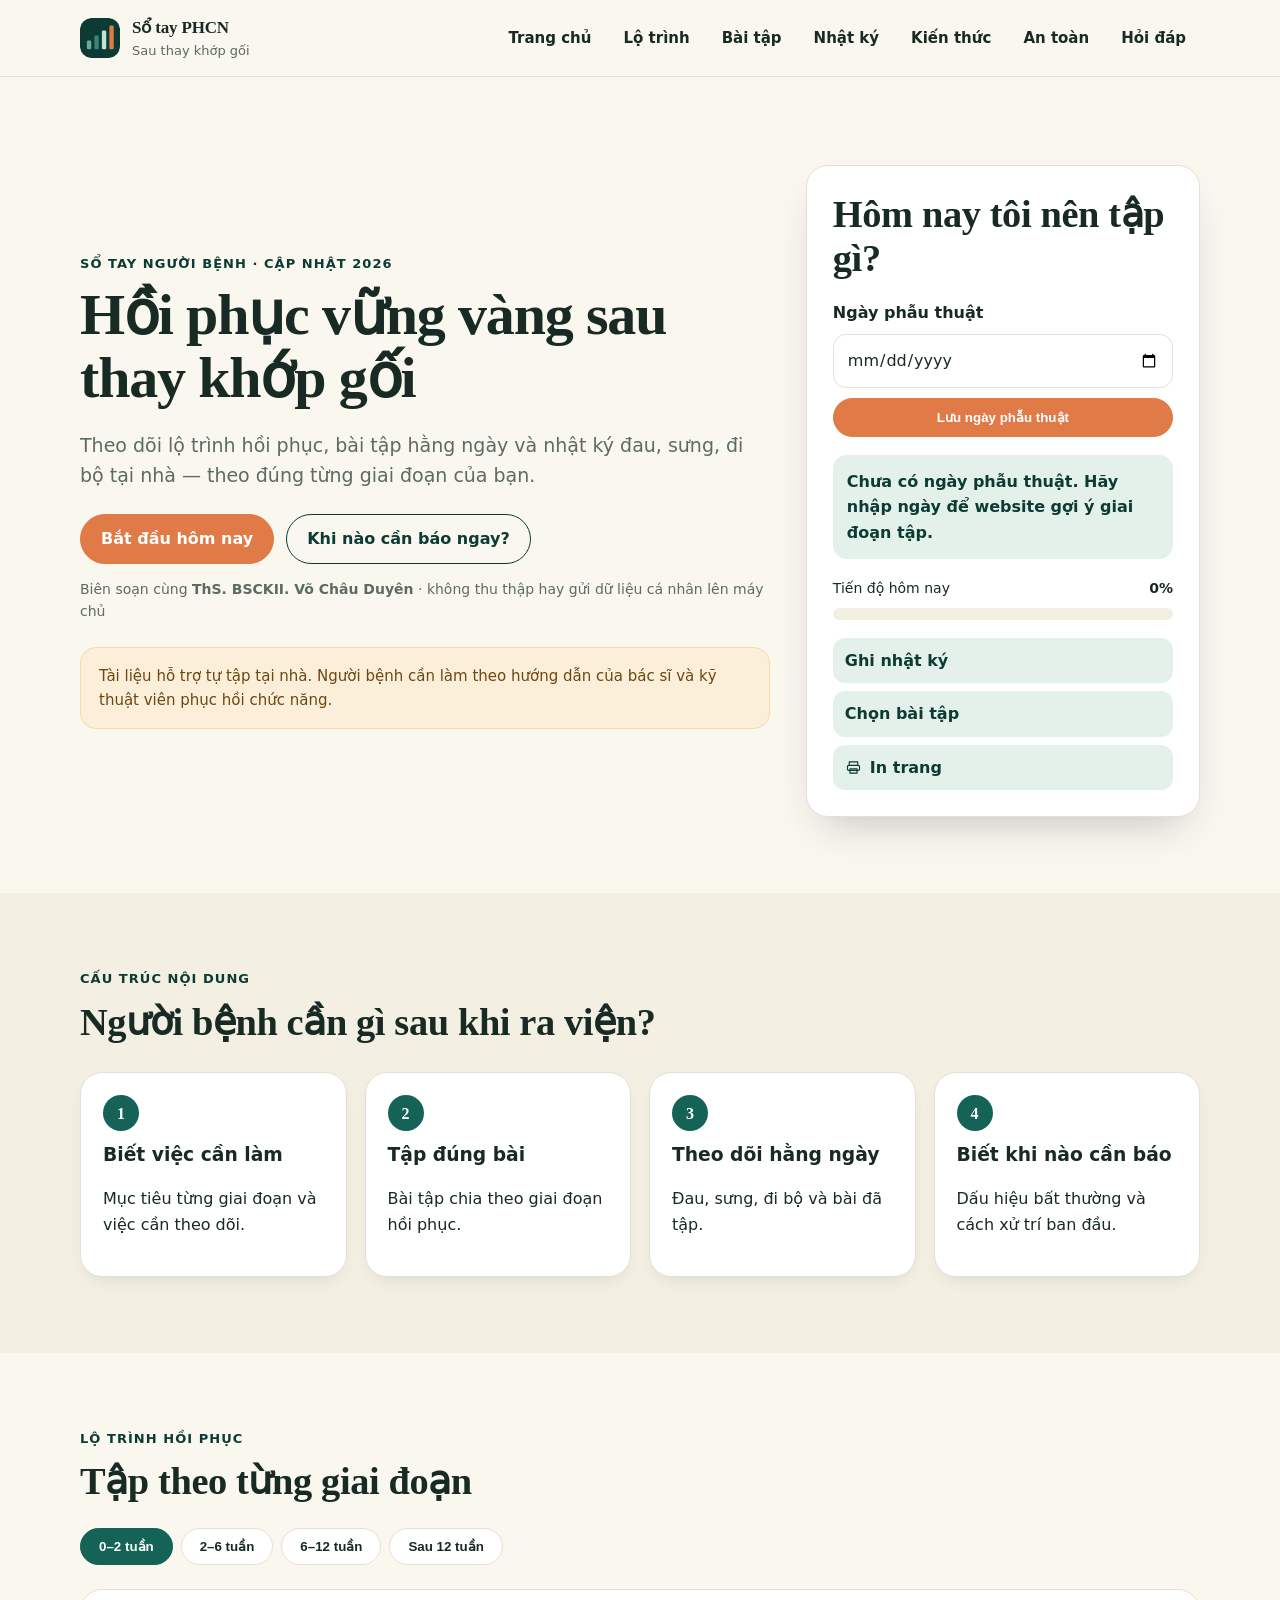
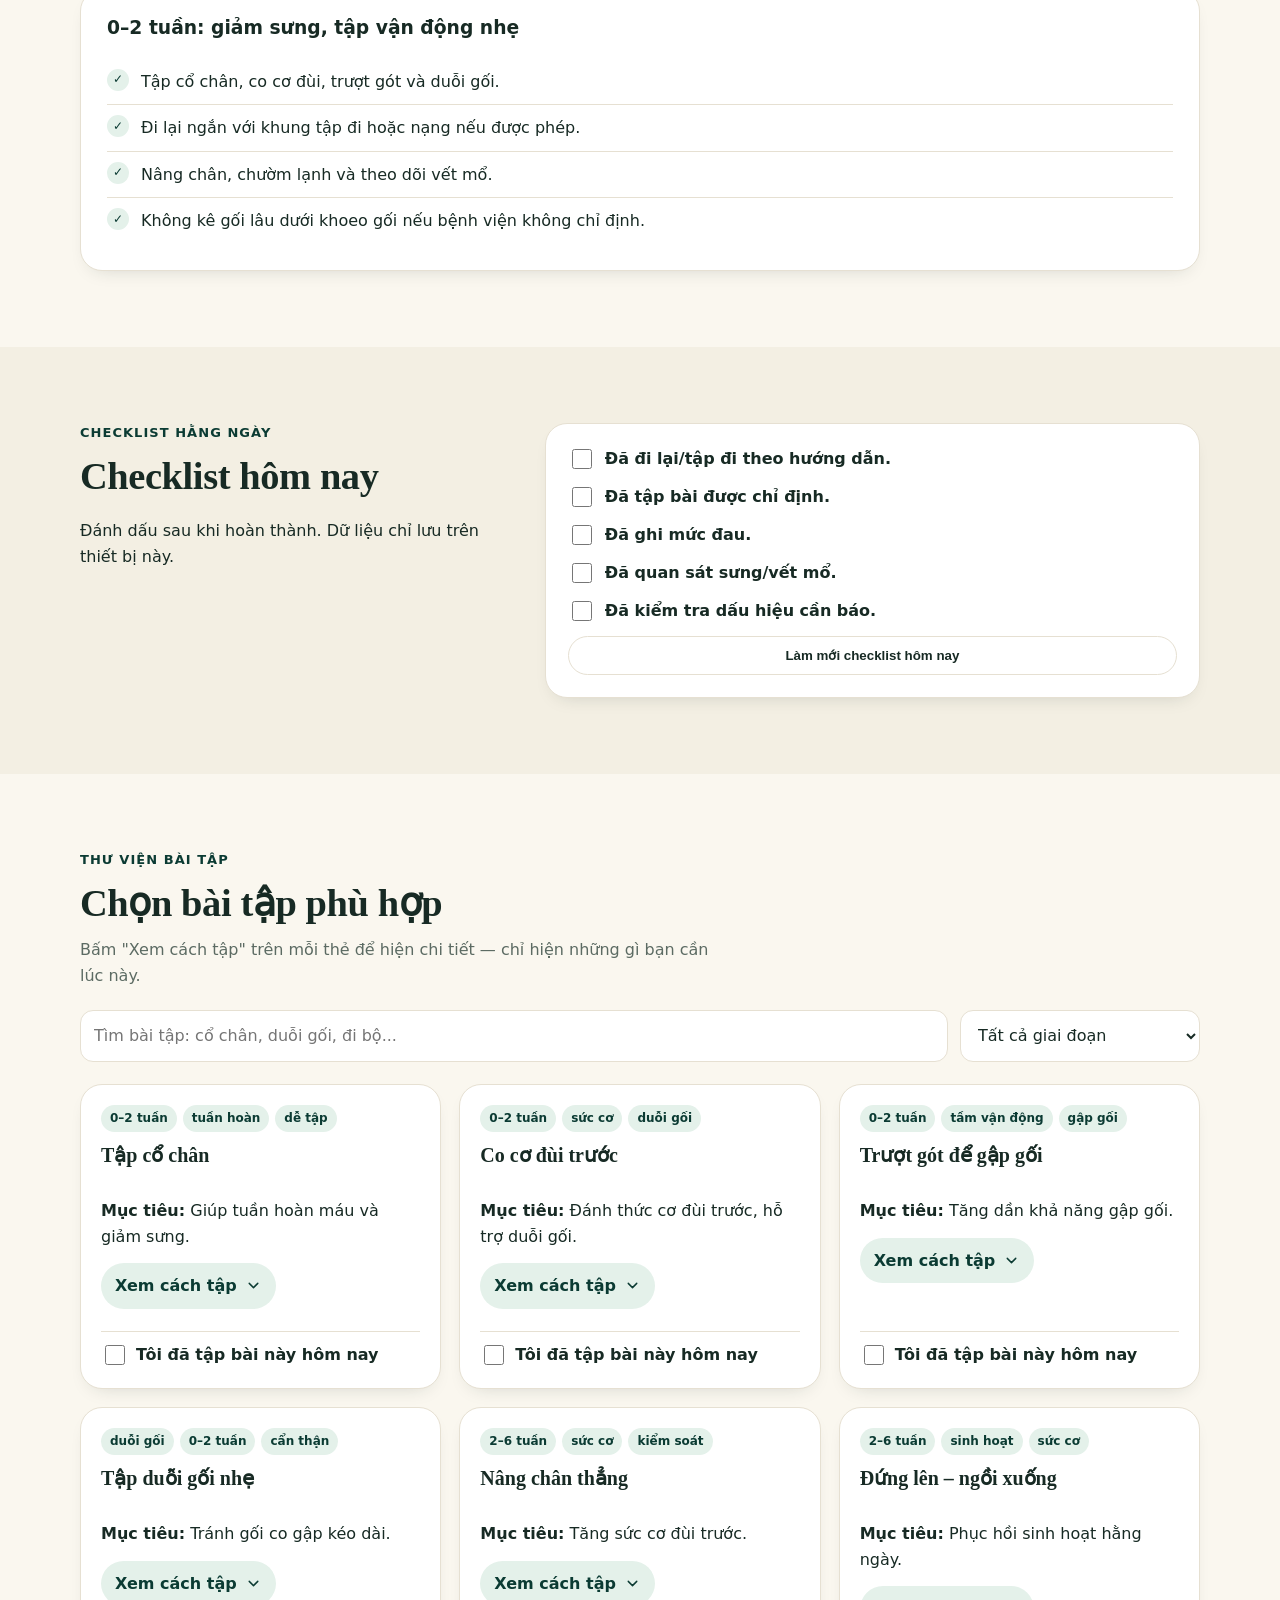
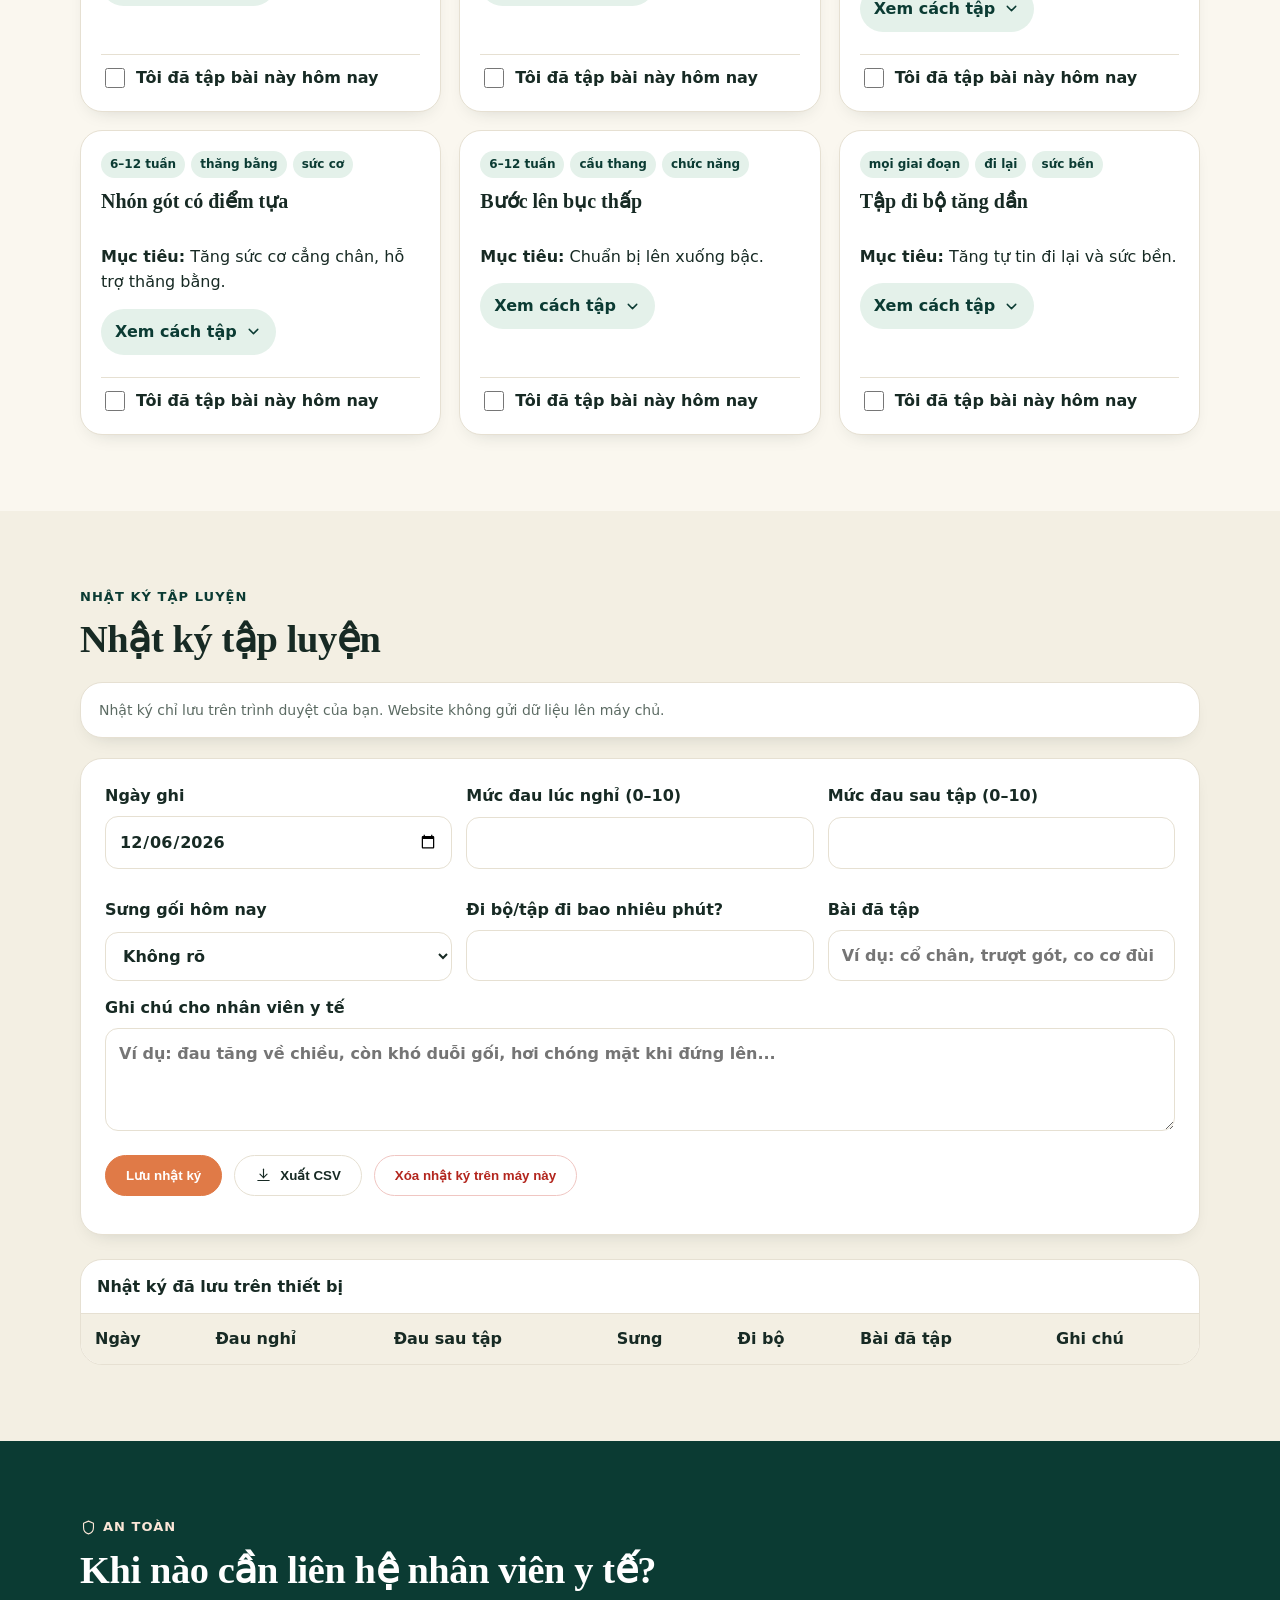
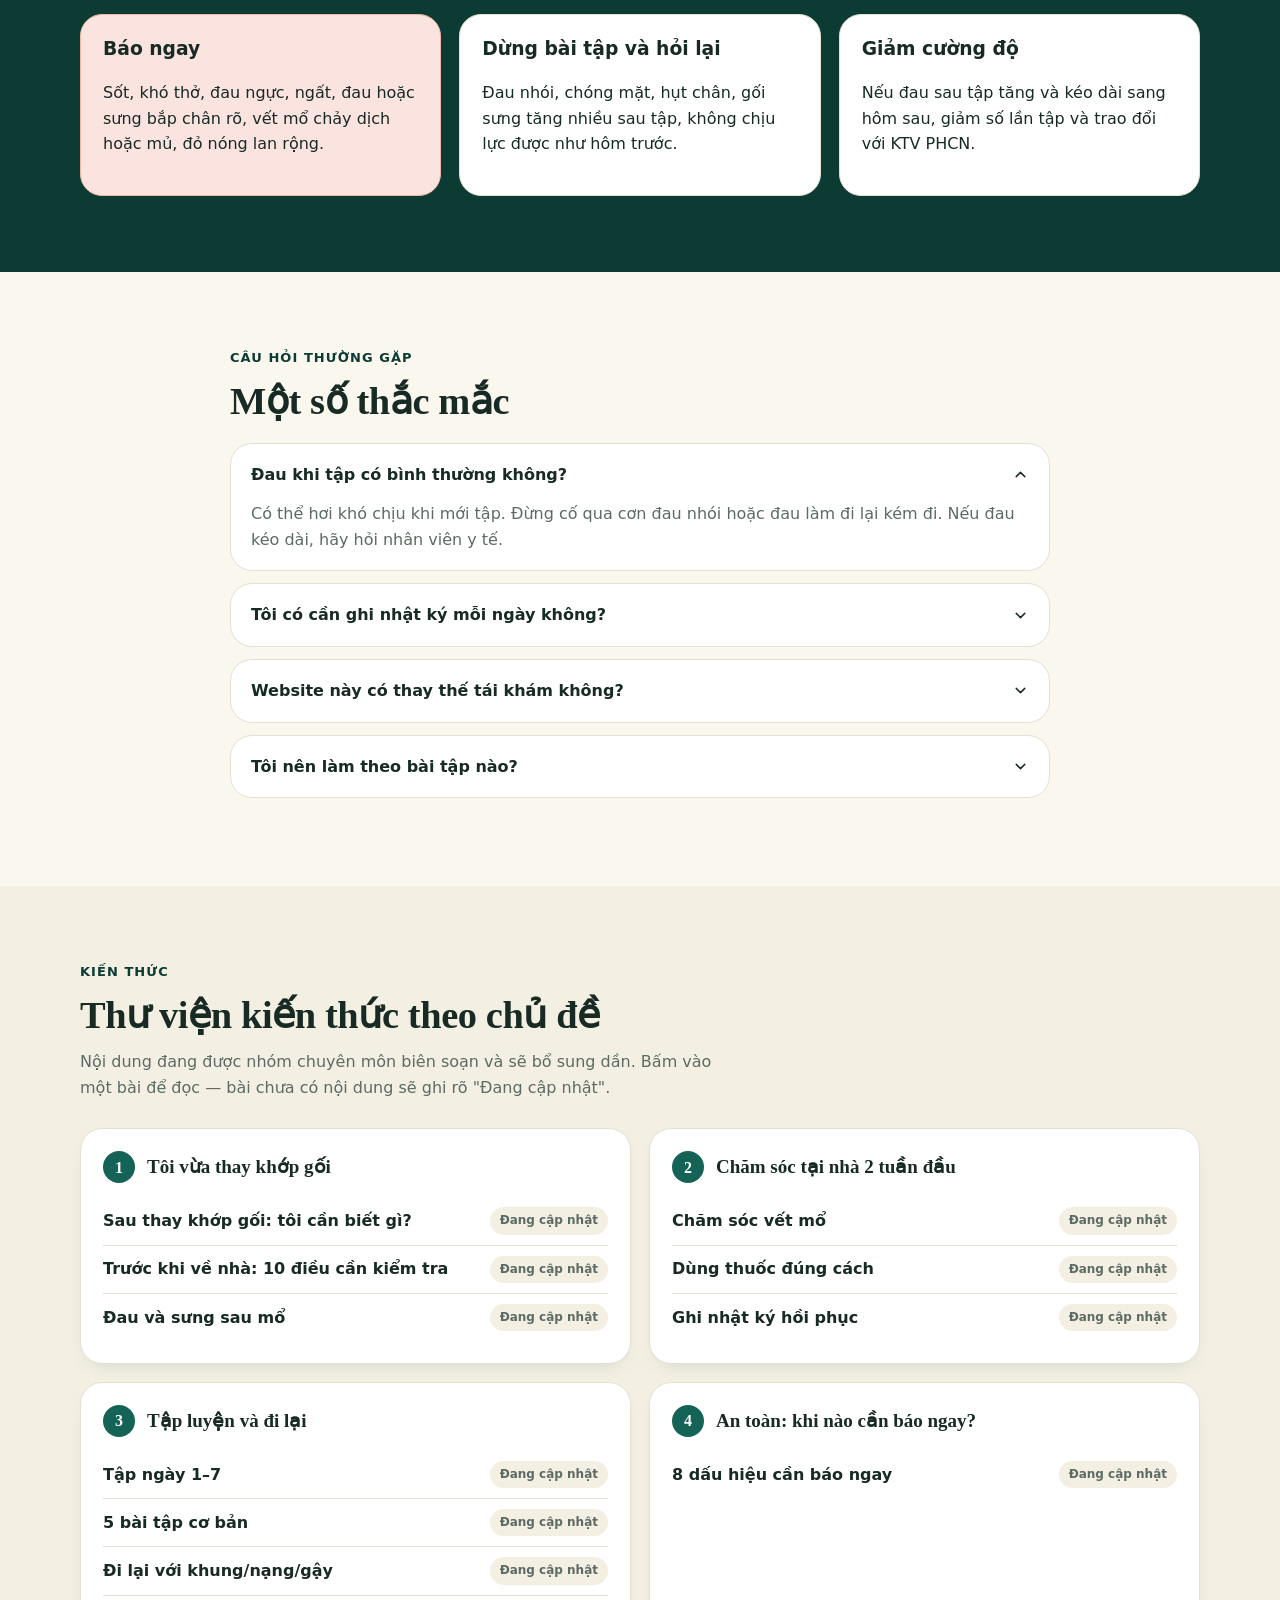
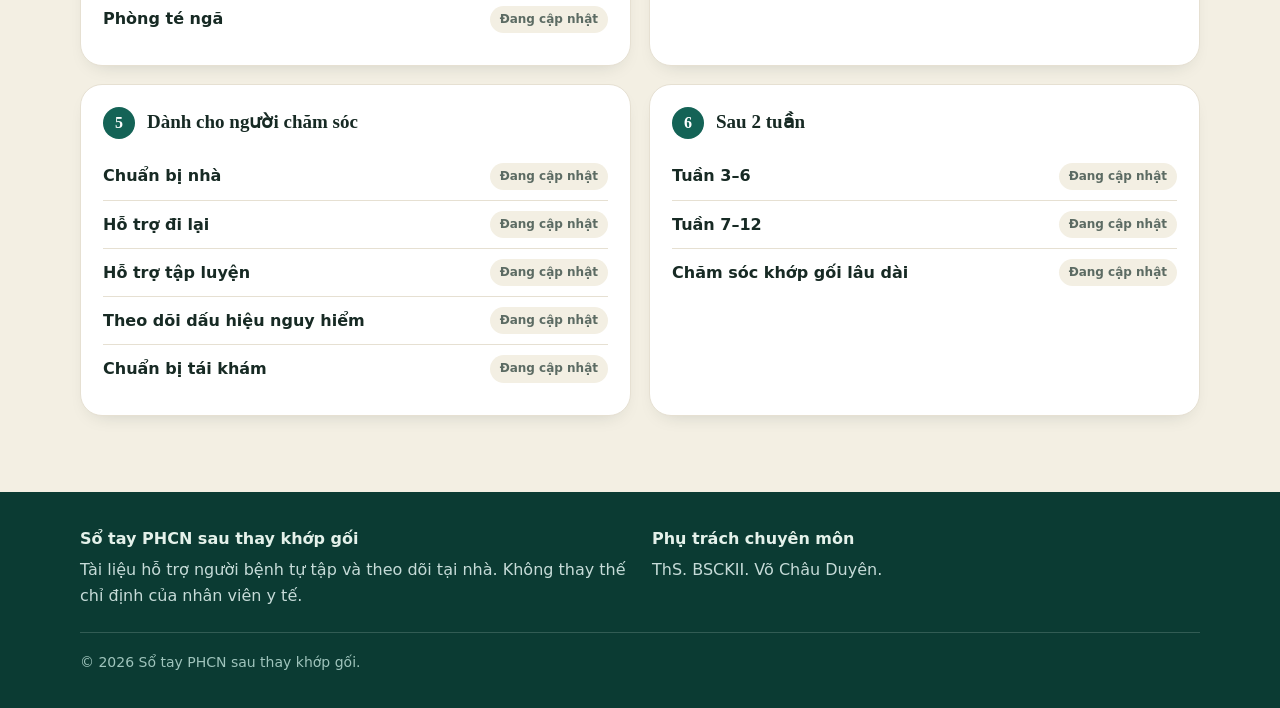
==== commit 658825a3: "Restructure Kiến thức into categorized articles with dedicated reading pages Replaces the flat 6-car" ====
--- a/index.html
+++ b/index.html
@@ -317,58 +317,9 @@
     <section id="knowledge" class="section soft-bg reveal">
       <div class="container">
         <p class="eyebrow">Kiến thức</p>
-        <h2>Tài liệu sẽ cập nhật</h2>
-        <p class="lead-sm">Các bài viết và video hướng dẫn sẽ được bổ sung sau khi được nhóm chuyên môn duyệt.</p>
-        <div class="knowledge-grid">
-          <article class="knowledge-card">
-            <div class="article-thumb" aria-hidden="true"><svg class="icon" width="24" height="24"><use href="#icon-book"/></svg></div>
-            <div class="knowledge-body">
-              <h3>Trước phẫu thuật</h3>
-              <p>Chuẩn bị nhà cửa, dụng cụ hỗ trợ và phòng té ngã.</p>
-              <span class="status-pill">Sẽ cập nhật</span>
-            </div>
-          </article>
-          <article class="knowledge-card">
-            <div class="article-thumb" aria-hidden="true"><svg class="icon" width="24" height="24"><use href="#icon-book"/></svg></div>
-            <div class="knowledge-body">
-              <h3>Tuần đầu sau mổ</h3>
-              <p>Các việc cần theo dõi và bài tập cơ bản.</p>
-              <span class="status-pill">Sẽ cập nhật</span>
-            </div>
-          </article>
-          <article class="knowledge-card">
-            <div class="article-thumb" aria-hidden="true"><svg class="icon" width="24" height="24"><use href="#icon-book"/></svg></div>
-            <div class="knowledge-body">
-              <h3>Đi lại an toàn</h3>
-              <p>Dùng khung tập đi, nạng và lên xuống bậc.</p>
-              <span class="status-pill">Sẽ cập nhật</span>
-            </div>
-          </article>
-          <article class="knowledge-card">
-            <div class="article-thumb" aria-hidden="true"><svg class="icon" width="24" height="24"><use href="#icon-book"/></svg></div>
-            <div class="knowledge-body">
-              <h3>Đau, sưng và vết mổ</h3>
-              <p>Những dấu hiệu thường gặp và dấu hiệu cần báo.</p>
-              <span class="status-pill">Sẽ cập nhật</span>
-            </div>
-          </article>
-          <article class="knowledge-card">
-            <div class="article-thumb" aria-hidden="true"><svg class="icon" width="24" height="24"><use href="#icon-book"/></svg></div>
-            <div class="knowledge-body">
-              <h3>Bài tập theo video</h3>
-              <p>Video minh họa do nhóm PHCN tự quay.</p>
-              <span class="status-pill">Sẽ cập nhật</span>
-            </div>
-          </article>
-          <article class="knowledge-card">
-            <div class="article-thumb" aria-hidden="true"><svg class="icon" width="24" height="24"><use href="#icon-book"/></svg></div>
-            <div class="knowledge-body">
-              <h3>Câu hỏi thường gặp</h3>
-              <p>Các thắc mắc của người bệnh và người nhà.</p>
-              <span class="status-pill">Sẽ cập nhật</span>
-            </div>
-          </article>
-        </div>
+        <h2>Thư viện kiến thức theo chủ đề</h2>
+        <p class="lead-sm">Nội dung đang được nhóm chuyên môn biên soạn và sẽ bổ sung dần. Bấm vào một bài để đọc — bài chưa có nội dung sẽ ghi rõ "Đang cập nhật".</p>
+        <div id="knowledge-list" class="knowledge-groups" aria-live="polite"></div>
       </div>
     </section>
   </main>
--- a/assets/style.css
+++ b/assets/style.css
@@ -172,13 +172,26 @@
 #faq details[open] summary .chevron { transform: rotate(180deg); }
 #faq details p { margin: 14px 0 0; color: var(--muted); }
 
-.knowledge-grid { display: grid; grid-template-columns: repeat(3, 1fr); gap: 18px; margin-top: 28px; }
-.knowledge-card { background: var(--surface); border: 1px solid var(--line); border-radius: var(--radius-lg); box-shadow: var(--shadow-sm); overflow: hidden; display: flex; flex-direction: column; }
-.knowledge-card .article-thumb { aspect-ratio: 21/9; display: grid; place-items: center; background: var(--brand-soft); color: var(--brand-dark); }
-.knowledge-card .article-thumb .icon { width: 40px; height: 40px; }
-.knowledge-body { padding: 18px 20px 22px; display: flex; flex-direction: column; gap: 10px; flex: 1; }
-.knowledge-body h3 { font-family: var(--font-display); font-size: 19px; }
-.knowledge-body p { margin: 0; color: var(--muted); }
+.knowledge-groups { display: grid; grid-template-columns: repeat(2, 1fr); gap: 18px; margin-top: 28px; }
+.knowledge-group { background: var(--surface); border: 1px solid var(--line); border-radius: var(--radius-lg); box-shadow: var(--shadow-sm); padding: 22px; }
+.knowledge-group-head { display: flex; align-items: center; gap: 12px; margin-bottom: 14px; }
+.knowledge-group-head h3 { font-family: var(--font-display); font-size: 19px; margin: 0; }
+.num-badge { display: inline-grid; place-items: center; width: 32px; height: 32px; border-radius: 999px; background: var(--brand); color: #fff; font-family: var(--font-display); font-weight: 700; flex: none; }
+.knowledge-group ul { list-style: none; margin: 0; padding: 0; }
+.knowledge-group li { display: flex; align-items: center; justify-content: space-between; gap: 10px; padding: 10px 0; border-top: 1px solid var(--line); }
+.knowledge-group li:first-child { border-top: none; }
+.knowledge-group a { font-weight: 650; text-decoration: none; color: var(--ink); }
+.knowledge-group a:hover { color: var(--brand-dark); text-decoration: underline; }
+
+/* Article reading page */
+#article-root h1 { font-size: clamp(28px, 4vw, 44px); }
+#article-root .eyebrow a { color: var(--brand-dark); }
+.article-body { font-size: 17px; line-height: 1.75; max-width: 720px; }
+.article-body h2 { font-size: clamp(22px, 2.6vw, 30px); margin-top: 36px; }
+.article-body h3 { font-size: 20px; margin-top: 28px; }
+.article-body ul, .article-body ol { padding-left: 22px; }
+.article-body li { margin: 6px 0; }
+.article-footer-nav { margin-top: 40px; }
 .status-pill { align-self: flex-start; margin-top: auto; padding: 4px 10px; border-radius: 999px; background: var(--surface-2); color: var(--muted); font-size: 12px; font-weight: 800; }
 
 .site-footer { background: var(--brand-dark); color: var(--brand-soft); padding: 34px 0; }
@@ -193,7 +206,7 @@
   .site-nav.open { display: flex; }
   .site-nav a { text-align: center; }
   .hero-grid, .two-col, .footer-grid { grid-template-columns: 1fr; }
-  .tree-grid, .exercise-grid, .safety-grid, .knowledge-grid, .form-grid { grid-template-columns: 1fr; }
+  .tree-grid, .exercise-grid, .safety-grid, .knowledge-groups, .form-grid { grid-template-columns: 1fr; }
   .tool-row { grid-template-columns: 1fr; }
   .section { padding: 52px 0; }
 }
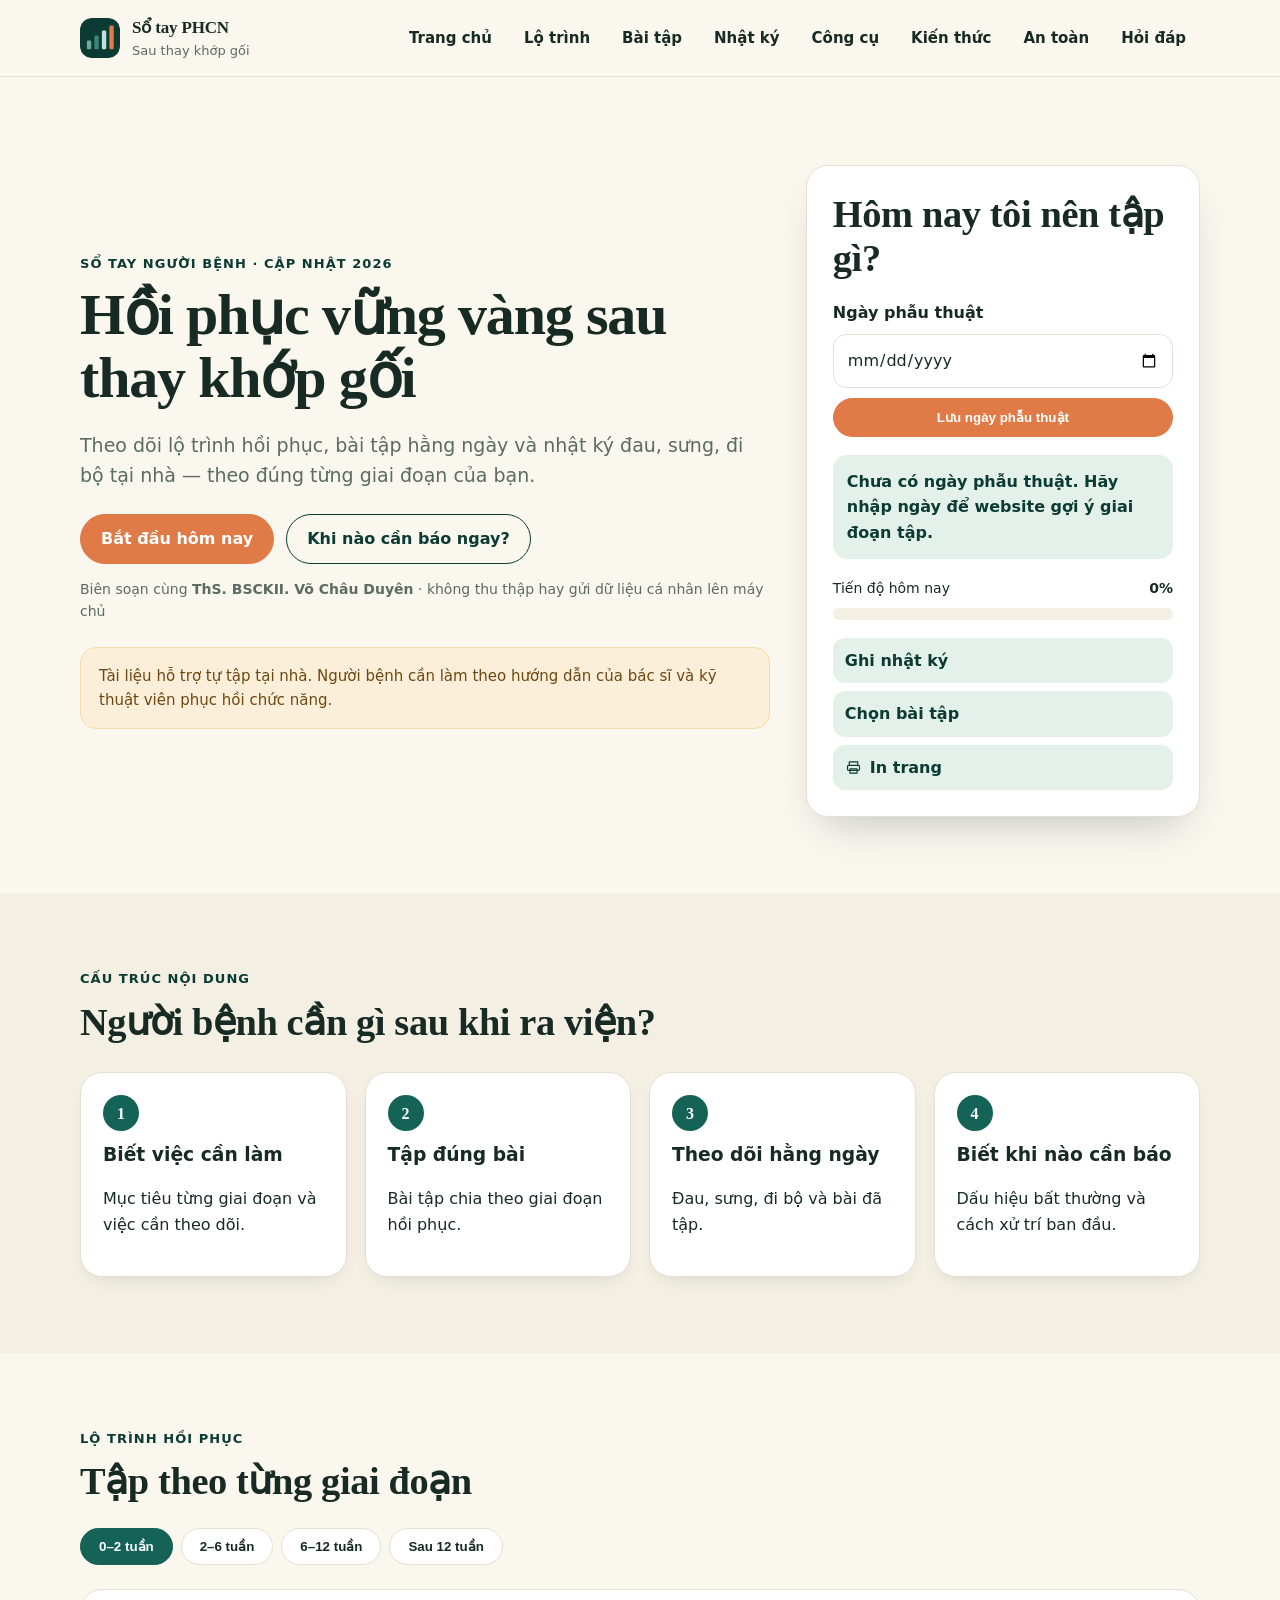
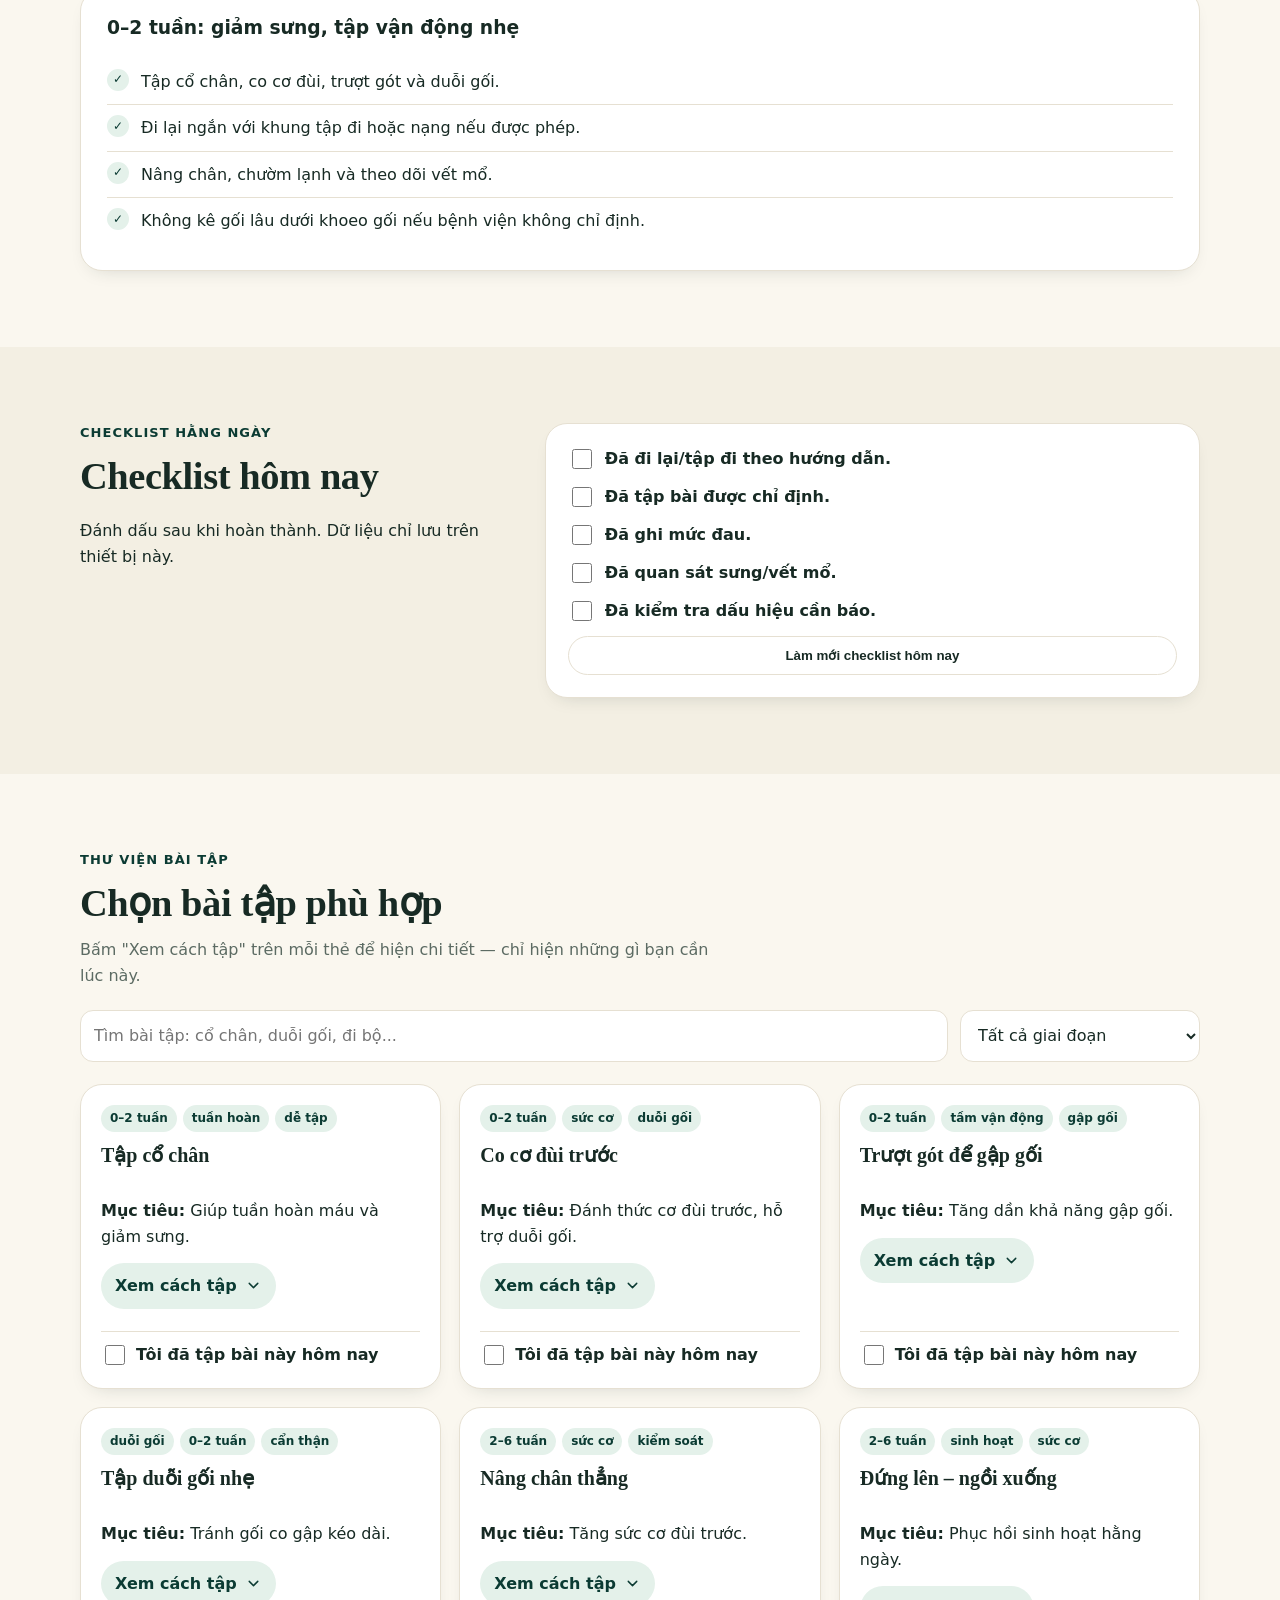
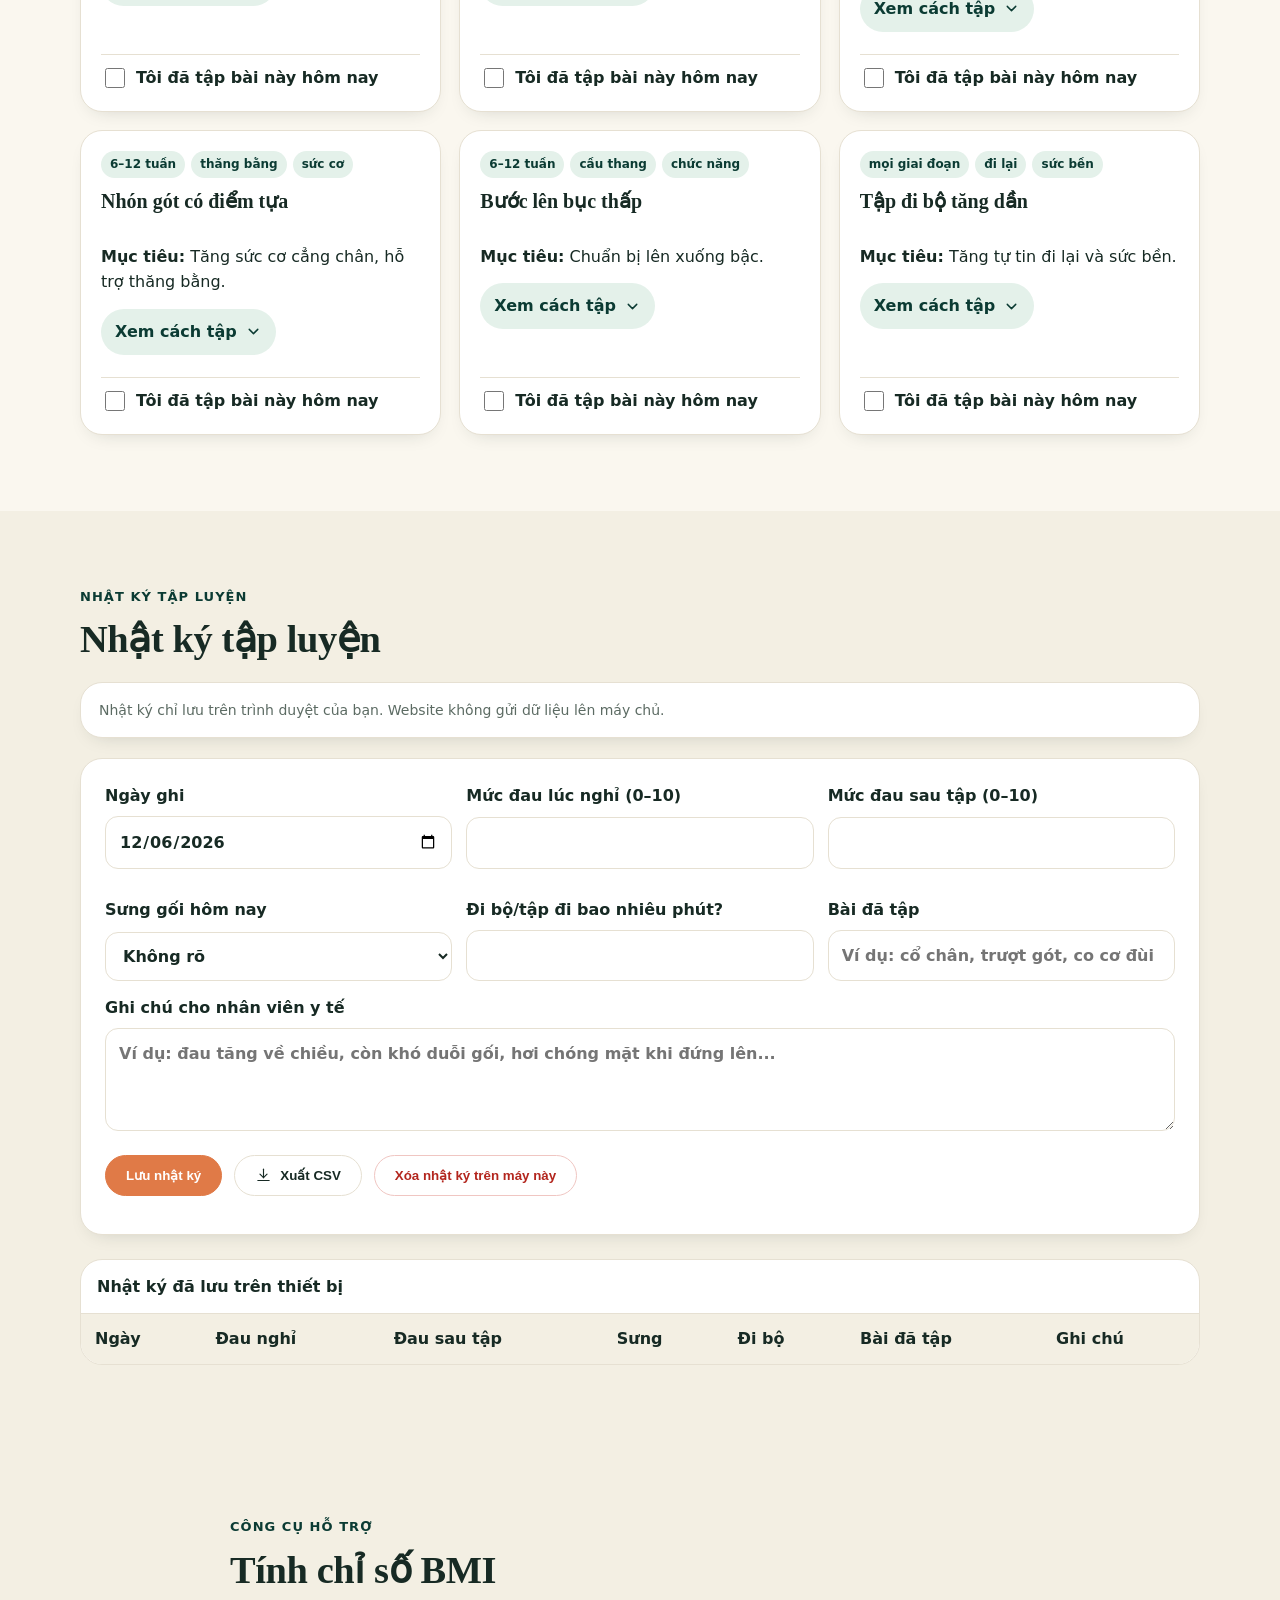
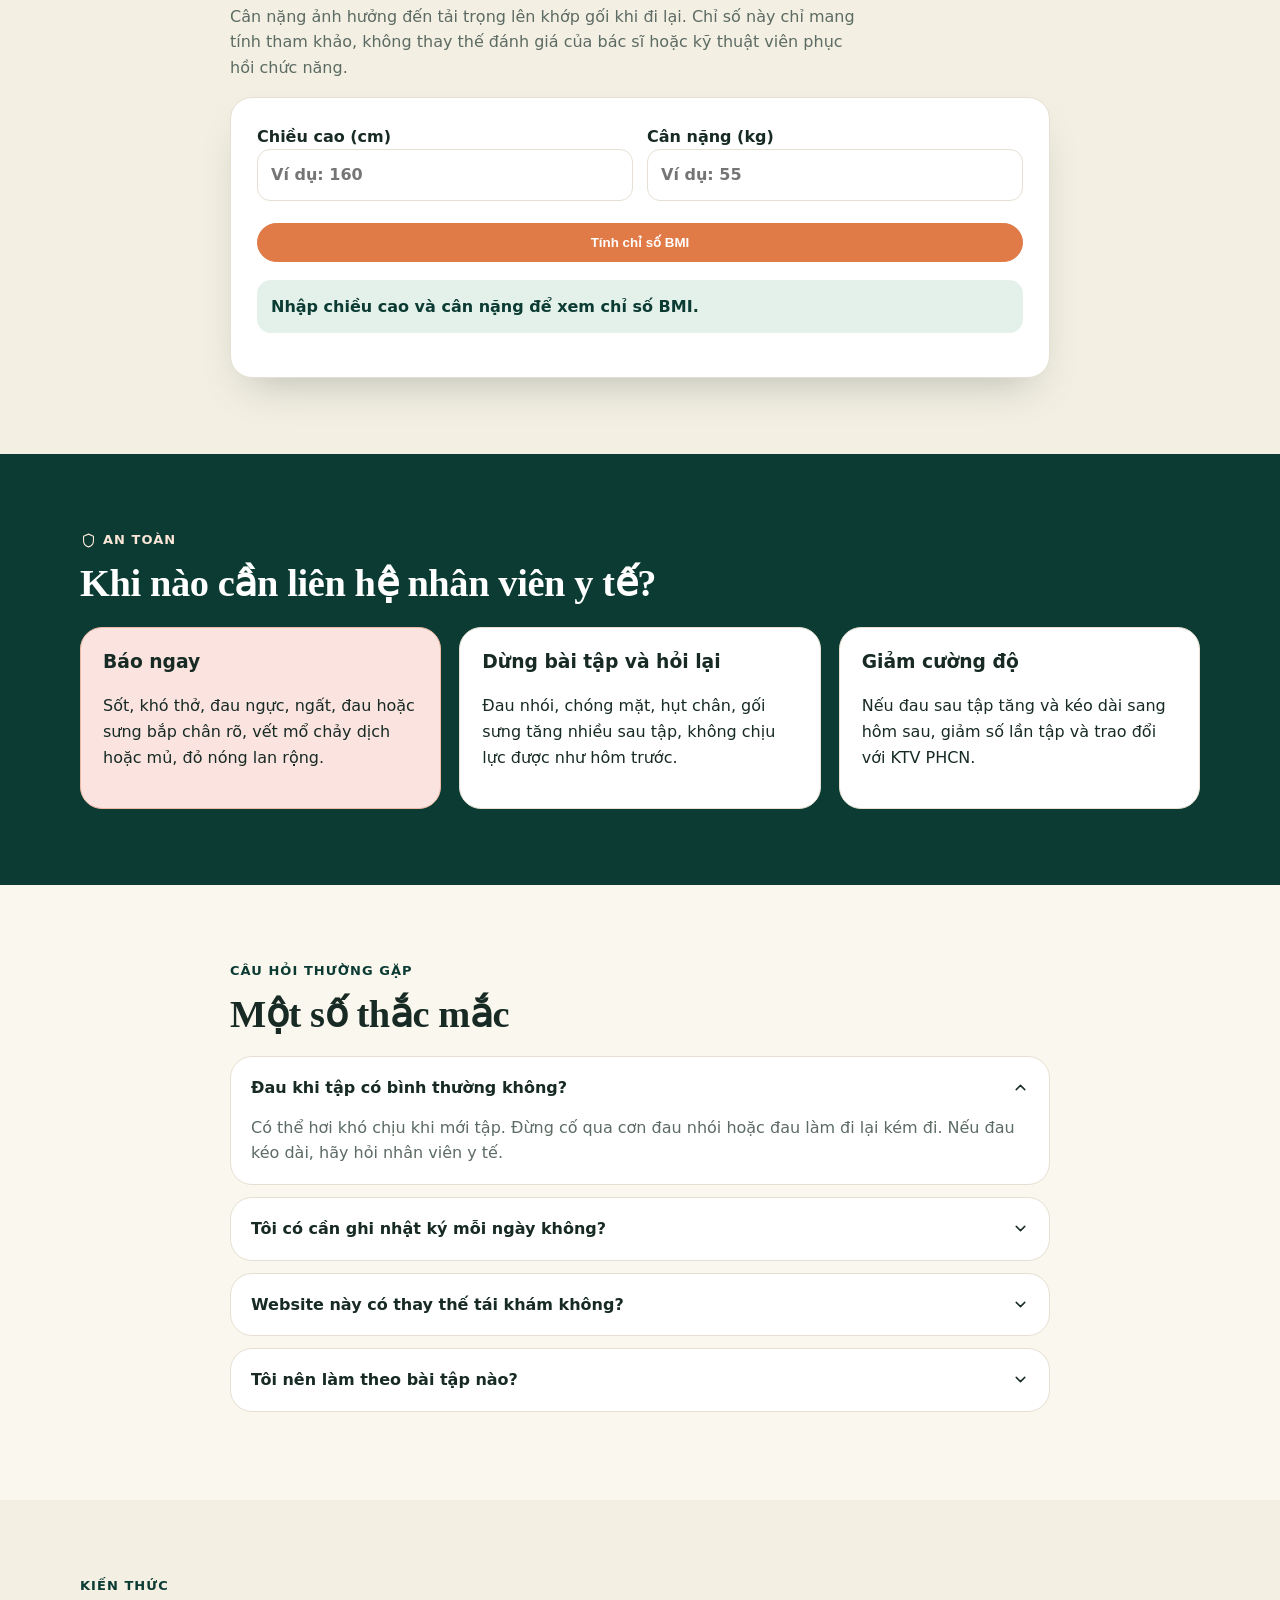
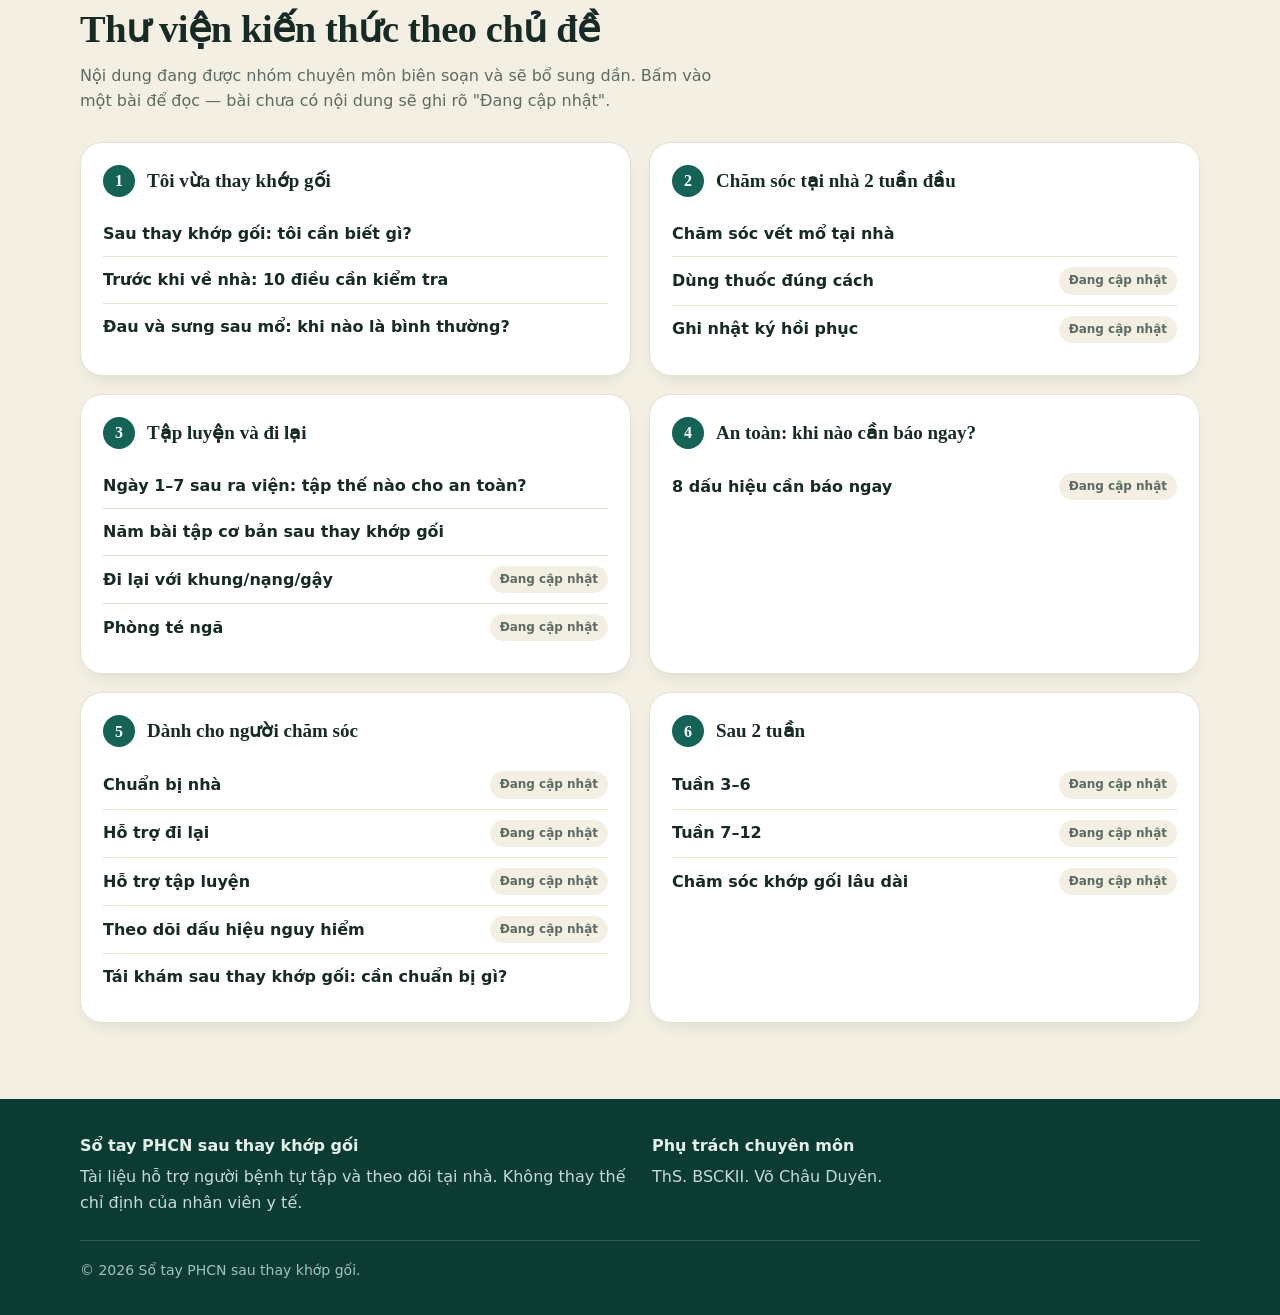
==== commit 417d9ab9: "Add BMI calculator and scaffold click-to-load YouTube embeds New "Công cụ hỗ trợ" section computes B" ====
--- a/index.html
+++ b/index.html
@@ -70,6 +70,7 @@
         <a href="#roadmap">Lộ trình</a>
         <a href="#exercises">Bài tập</a>
         <a href="#diary">Nhật ký</a>
+        <a href="#tools">Công cụ</a>
         <a href="#knowledge">Kiến thức</a>
         <a href="#safety">An toàn</a>
         <a href="#faq">Hỏi đáp</a>
@@ -275,6 +276,26 @@
             <thead><tr><th>Ngày</th><th>Đau nghỉ</th><th>Đau sau tập</th><th>Sưng</th><th>Đi bộ</th><th>Bài đã tập</th><th>Ghi chú</th></tr></thead>
             <tbody></tbody>
           </table>
+        </div>
+      </div>
+    </section>
+
+    <section id="tools" class="section soft-bg reveal">
+      <div class="container narrow">
+        <p class="eyebrow">Công cụ hỗ trợ</p>
+        <h2>Tính chỉ số BMI</h2>
+        <p class="lead-sm">Cân nặng ảnh hưởng đến tải trọng lên khớp gối khi đi lại. Chỉ số này chỉ mang tính tham khảo, không thay thế đánh giá của bác sĩ hoặc kỹ thuật viên phục hồi chức năng.</p>
+        <div class="today-card">
+          <div class="bmi-inputs">
+            <label>Chiều cao (cm)
+              <input id="bmi-height" type="number" min="100" max="250" inputmode="decimal" placeholder="Ví dụ: 160" />
+            </label>
+            <label>Cân nặng (kg)
+              <input id="bmi-weight" type="number" min="20" max="250" inputmode="decimal" placeholder="Ví dụ: 55" />
+            </label>
+          </div>
+          <button id="bmi-calc" class="button primary full">Tính chỉ số BMI</button>
+          <div id="bmi-output" class="phase-output" aria-live="polite">Nhập chiều cao và cân nặng để xem chỉ số BMI.</div>
         </div>
       </div>
     </section>
--- a/assets/style.css
+++ b/assets/style.css
@@ -97,6 +97,8 @@
 .today-card label { display: block; font-weight: 750; margin-bottom: 8px; }
 input, select, textarea { width: 100%; border: 1px solid var(--line); border-radius: 13px; padding: 12px 13px; font: inherit; background: #fff; color: var(--ink); }
 .phase-output { margin: 18px 0; padding: 14px; border-radius: 14px; background: var(--brand-soft); color: var(--brand-dark); font-weight: 600; }
+.bmi-inputs { display: grid; grid-template-columns: 1fr 1fr; gap: 14px; margin-bottom: 4px; }
+.bmi-inputs label { display: block; font-weight: 750; margin-bottom: 8px; }
 .progress-box { margin: 18px 0; }
 .progress-label { display: flex; justify-content: space-between; font-size: 14px; margin-bottom: 8px; }
 .progress-bar { height: 12px; border-radius: 999px; background: var(--surface-2); overflow: hidden; }
@@ -192,6 +194,25 @@
 .article-body ul, .article-body ol { padding-left: 22px; }
 .article-body li { margin: 6px 0; }
 .article-footer-nav { margin-top: 40px; }
+
+.article-toc { background: var(--surface-2); border: 1px solid var(--line); border-radius: var(--radius-md); padding: 16px 20px; margin: 20px 0 28px; }
+.article-toc strong { display: block; margin-bottom: 8px; font-family: var(--font-display); }
+.article-toc ul { list-style: none; margin: 0; padding: 0; display: grid; gap: 6px; }
+.article-toc a { text-decoration: none; color: var(--brand-dark); font-weight: 600; }
+.article-toc a:hover { text-decoration: underline; }
+
+.callout { padding: 16px 18px; border-radius: var(--radius-md); margin: 22px 0; border-left: 4px solid; }
+.callout p:first-child { margin-top: 0; }
+.callout p:last-child { margin-bottom: 0; }
+.callout-info { background: var(--brand-soft); border-color: var(--brand); color: var(--brand-dark); }
+.callout-highlight { background: var(--warning-bg); border-color: var(--accent); color: var(--warning-ink); }
+
+.article-disclaimer { font-size: 14px; color: var(--muted); margin-top: 28px; }
+
+.video-embed { position: relative; aspect-ratio: 16/9; border-radius: var(--radius-md); overflow: hidden; margin: 20px 0; background: var(--brand-dark); }
+.video-embed iframe { width: 100%; height: 100%; border: 0; display: block; }
+.video-facade { width: 100%; height: 100%; display: flex; flex-direction: column; align-items: center; justify-content: center; gap: 10px; background: var(--brand-dark); color: #fff; border: none; cursor: pointer; font-weight: 700; font: inherit; }
+.video-facade:hover { background: var(--brand); }
 .status-pill { align-self: flex-start; margin-top: auto; padding: 4px 10px; border-radius: 999px; background: var(--surface-2); color: var(--muted); font-size: 12px; font-weight: 800; }
 
 .site-footer { background: var(--brand-dark); color: var(--brand-soft); padding: 34px 0; }
@@ -205,7 +226,7 @@
   .site-nav { display: none; position: absolute; left: 16px; right: 16px; top: 76px; background: #fff; border: 1px solid var(--line); border-radius: var(--radius-lg); padding: 10px; box-shadow: var(--shadow); flex-direction: column; align-items: stretch; }
   .site-nav.open { display: flex; }
   .site-nav a { text-align: center; }
-  .hero-grid, .two-col, .footer-grid { grid-template-columns: 1fr; }
+  .hero-grid, .two-col, .footer-grid, .bmi-inputs { grid-template-columns: 1fr; }
   .tree-grid, .exercise-grid, .safety-grid, .knowledge-groups, .form-grid { grid-template-columns: 1fr; }
   .tool-row { grid-template-columns: 1fr; }
   .section { padding: 52px 0; }
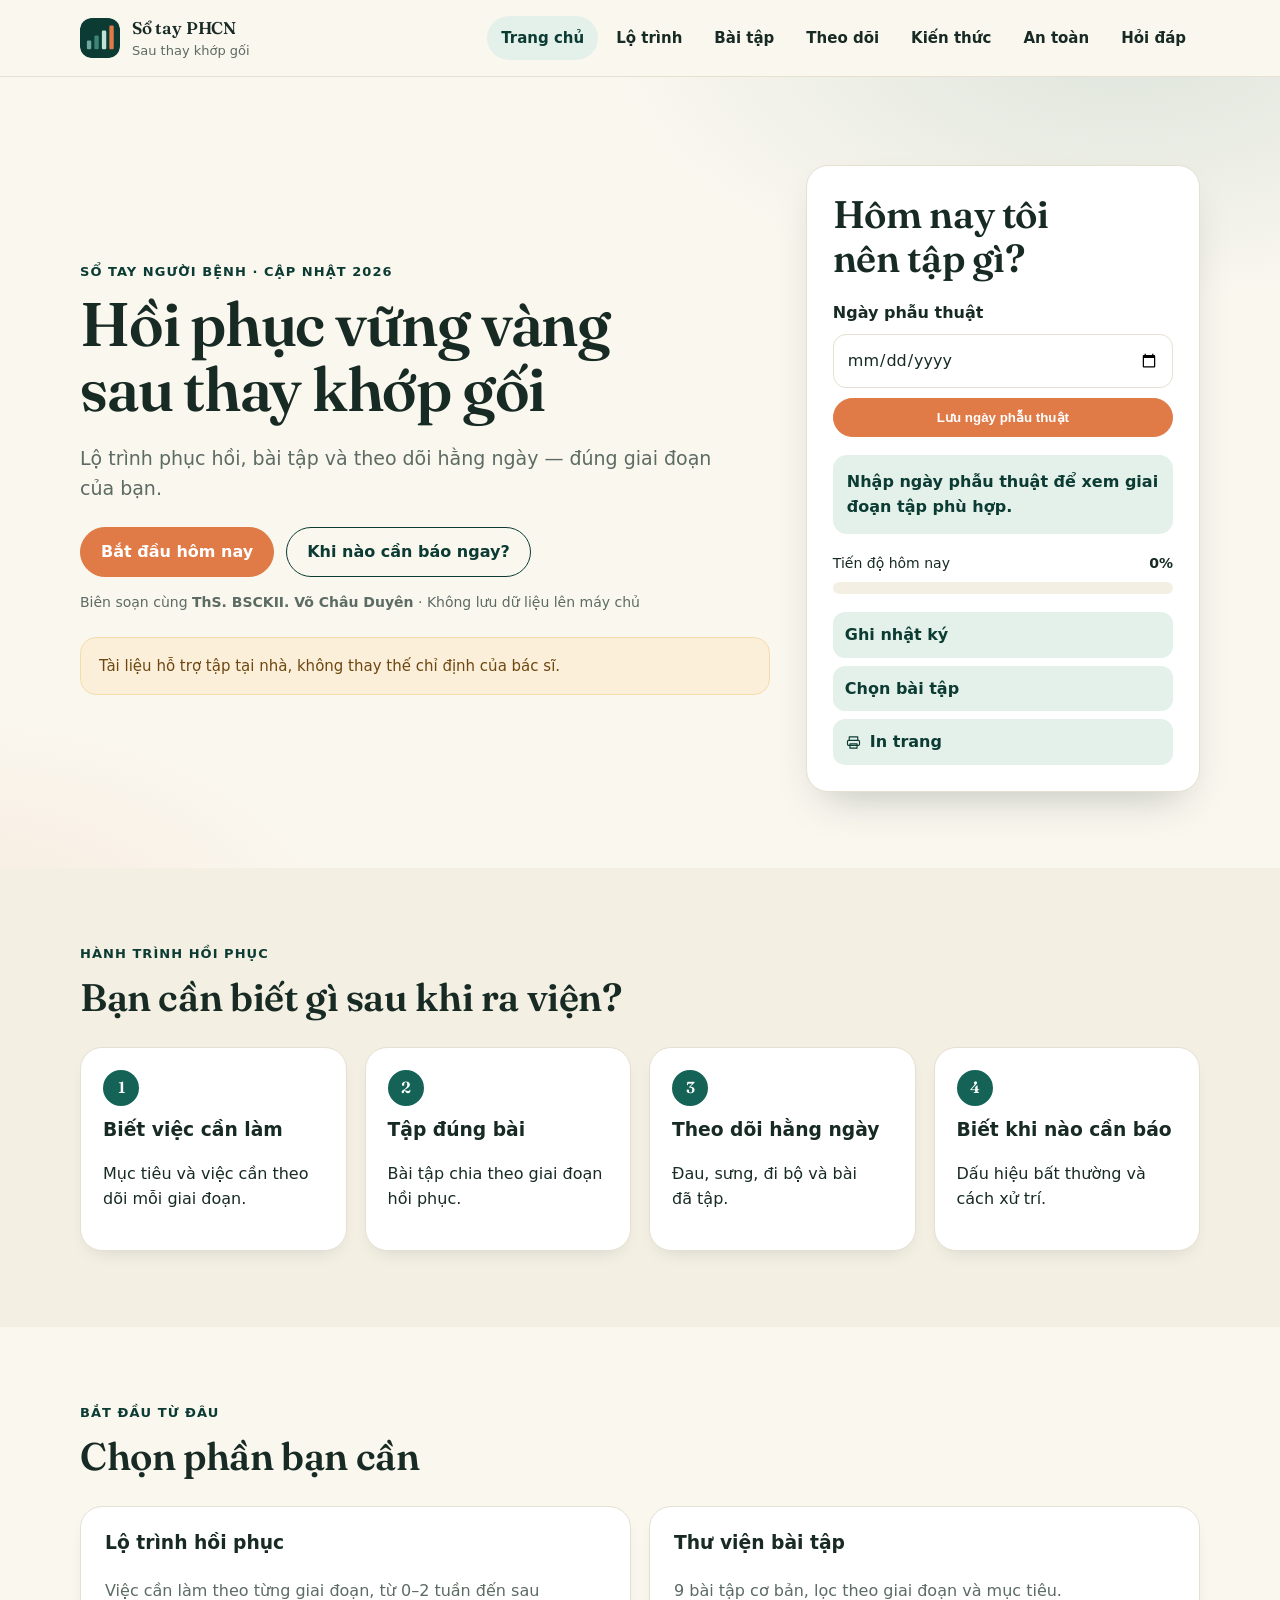
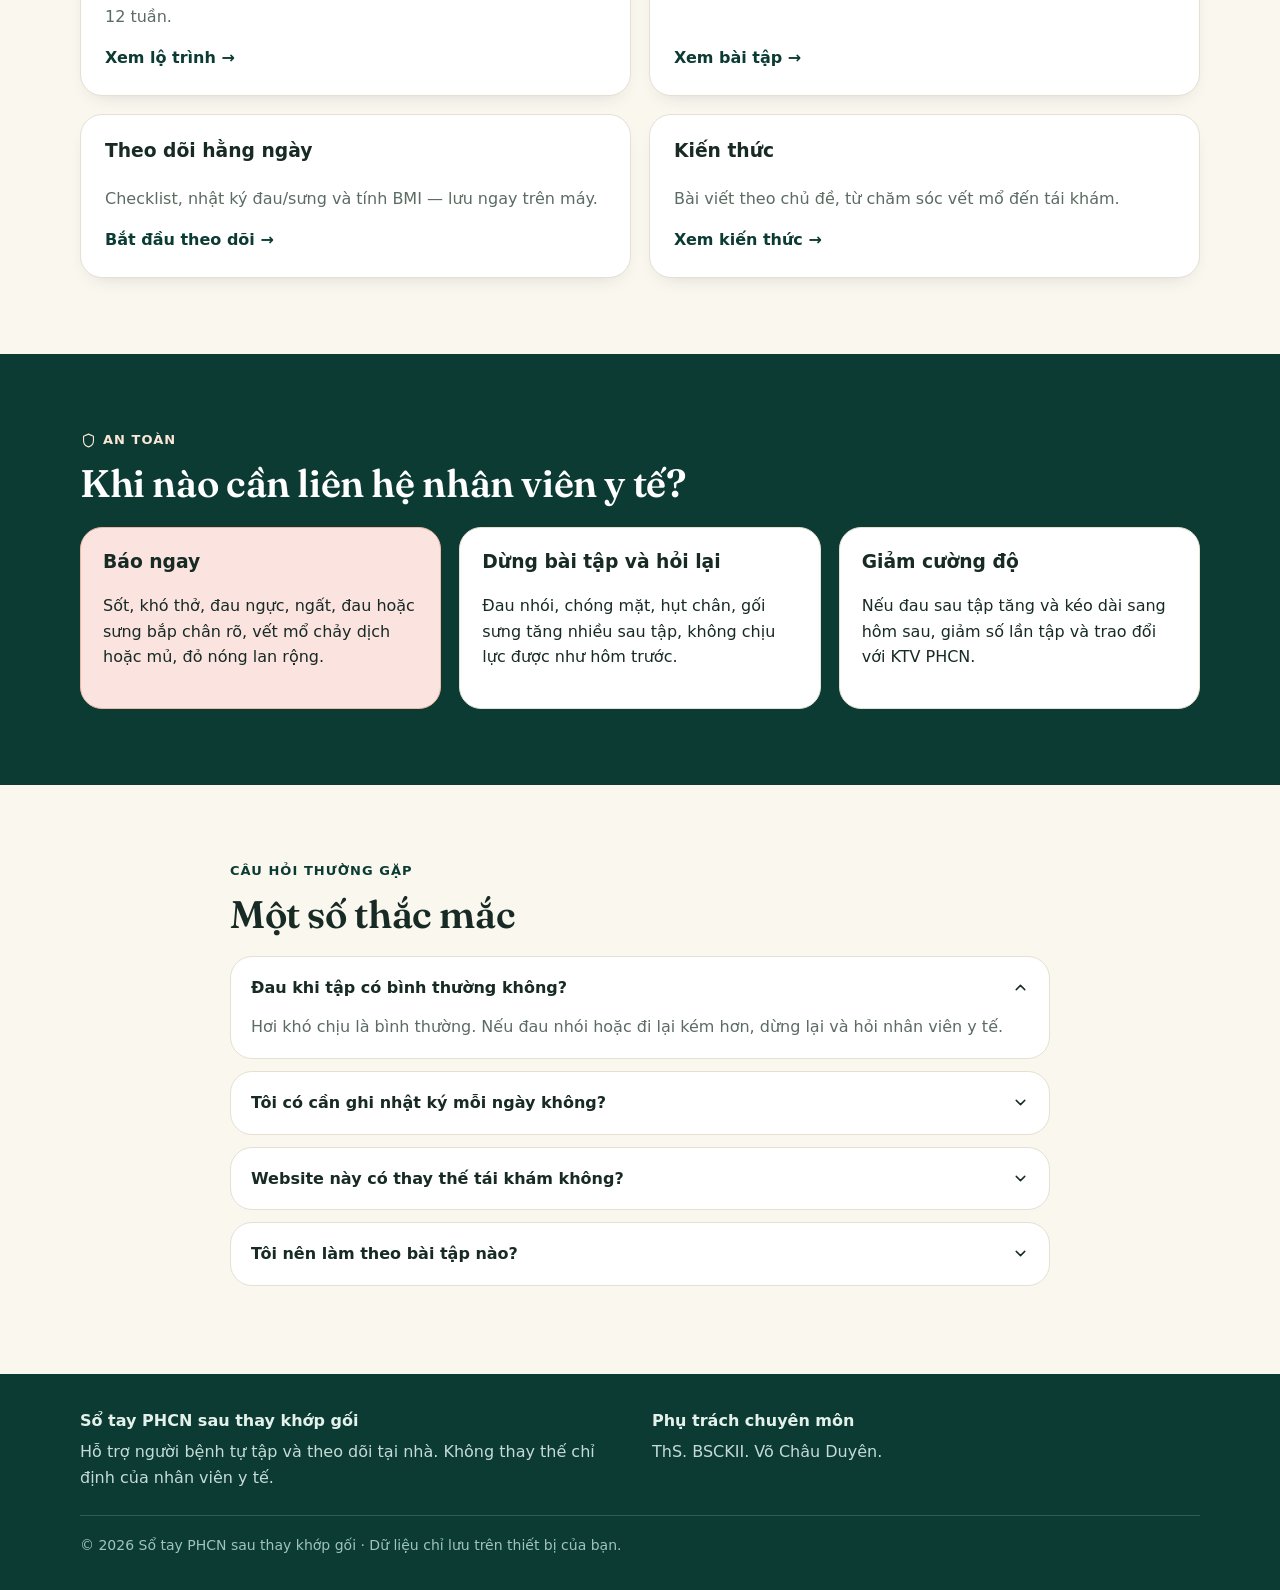
==== commit 36fa8b8e: "Split site into focused pages; add brand type system and design polish Restructures the single long-" ====
--- a/index.html
+++ b/index.html
@@ -9,6 +9,8 @@
 
   <link rel="canonical" href="https://nguyenminh2301.github.io/tkg/" />
   <link rel="icon" type="image/svg+xml" href="assets/favicon.svg" />
+  <link rel="preload" href="assets/fonts/fraunces-600-vietnamese.woff2" as="font" type="font/woff2" crossorigin />
+  <link rel="preload" href="assets/fonts/fraunces-600-latin.woff2" as="font" type="font/woff2" crossorigin />
   <link rel="stylesheet" href="assets/style.css" />
 
   <meta property="og:type" content="website" />
@@ -49,7 +51,7 @@
 
   <header class="site-header">
     <div class="container header-inner">
-      <a class="brand" href="#home">
+      <a class="brand" href="index.html">
         <svg class="brand-mark" width="64" height="64" viewBox="0 0 64 64" aria-hidden="true">
           <rect width="64" height="64" rx="16" fill="#0B3B33"/>
           <rect x="11" y="36" width="7" height="14" rx="2" fill="#6FA89C"/>
@@ -66,14 +68,13 @@
         <svg class="icon" width="24" height="24" aria-hidden="true"><use href="#icon-menu"/></svg>
       </button>
       <nav id="site-nav" class="site-nav" aria-label="Điều hướng chính">
-        <a href="#home">Trang chủ</a>
-        <a href="#roadmap">Lộ trình</a>
-        <a href="#exercises">Bài tập</a>
-        <a href="#diary">Nhật ký</a>
-        <a href="#tools">Công cụ</a>
-        <a href="#knowledge">Kiến thức</a>
-        <a href="#safety">An toàn</a>
-        <a href="#faq">Hỏi đáp</a>
+        <a href="index.html#home">Trang chủ</a>
+        <a href="lo-trinh.html">Lộ trình</a>
+        <a href="bai-tap.html">Bài tập</a>
+        <a href="nhat-ky.html">Theo dõi</a>
+        <a href="kien-thuc.html">Kiến thức</a>
+        <a href="index.html#safety">An toàn</a>
+        <a href="index.html#faq">Hỏi đáp</a>
       </nav>
     </div>
   </header>
@@ -82,16 +83,16 @@
     <section id="home" class="hero section">
       <div class="container hero-grid">
         <div>
-          <p class="eyebrow">Sổ tay người bệnh · cập nhật 2026</p>
+          <p class="eyebrow">Sổ tay người bệnh · Cập nhật 2026</p>
           <h1>Hồi phục vững vàng sau thay khớp gối</h1>
-          <p class="lead">Theo dõi lộ trình hồi phục, bài tập hằng ngày và nhật ký đau, sưng, đi bộ tại nhà — theo đúng từng giai đoạn của bạn.</p>
+          <p class="lead">Lộ trình phục hồi, bài tập và theo dõi hằng ngày — đúng giai đoạn của bạn.</p>
           <div class="cta-row">
             <a class="button primary" href="#today">Bắt đầu hôm nay</a>
             <a class="button ghost" href="#safety">Khi nào cần báo ngay?</a>
           </div>
-          <p class="trust-line">Biên soạn cùng <strong>ThS. BSCKII. Võ Châu Duyên</strong> · không thu thập hay gửi dữ liệu cá nhân lên máy chủ</p>
+          <p class="trust-line">Biên soạn cùng <strong>ThS. BSCKII. Võ Châu Duyên</strong> · Không lưu dữ liệu lên máy chủ</p>
           <div class="notice warning">
-            Tài liệu hỗ trợ tự tập tại nhà. Người bệnh cần làm theo hướng dẫn của bác sĩ và kỹ thuật viên phục hồi chức năng.
+            Tài liệu hỗ trợ tập tại nhà, không thay thế chỉ định của bác sĩ.
           </div>
         </div>
         <aside id="today" class="today-card" aria-labelledby="today-title">
@@ -99,14 +100,14 @@
           <label for="surgery-date">Ngày phẫu thuật</label>
           <input id="surgery-date" type="date" />
           <button id="save-date" class="button primary full">Lưu ngày phẫu thuật</button>
-          <div id="phase-output" class="phase-output" aria-live="polite">Chưa có ngày phẫu thuật. Hãy nhập ngày để website gợi ý giai đoạn tập.</div>
+          <div id="phase-output" class="phase-output" aria-live="polite">Nhập ngày phẫu thuật để xem giai đoạn tập phù hợp.</div>
           <div class="progress-box">
             <div class="progress-label"><span>Tiến độ hôm nay</span><strong id="today-progress-text">0%</strong></div>
             <div class="progress-bar"><span id="today-progress-bar"></span></div>
           </div>
           <div class="quick-actions">
-            <a href="#diary">Ghi nhật ký</a>
-            <a href="#exercises">Chọn bài tập</a>
+            <a href="nhat-ky.html">Ghi nhật ký</a>
+            <a href="bai-tap.html">Chọn bài tập</a>
             <a href="javascript:window.print()"><svg class="icon icon-sm" width="24" height="24" aria-hidden="true"><use href="#icon-printer"/></svg> In trang</a>
           </div>
         </aside>
@@ -115,13 +116,13 @@
 
     <section class="section soft-bg reveal">
       <div class="container">
-        <p class="eyebrow">Cấu trúc nội dung</p>
-        <h2>Người bệnh cần gì sau khi ra viện?</h2>
+        <p class="eyebrow">Hành trình hồi phục</p>
+        <h2>Bạn cần biết gì sau khi ra viện?</h2>
         <div class="tree-grid">
           <article class="tree-card">
             <span>1</span>
             <h3>Biết việc cần làm</h3>
-            <p>Mục tiêu từng giai đoạn và việc cần theo dõi.</p>
+            <p>Mục tiêu và việc cần theo dõi mỗi giai đoạn.</p>
           </article>
           <article class="tree-card">
             <span>2</span>
@@ -136,166 +137,37 @@
           <article class="tree-card">
             <span>4</span>
             <h3>Biết khi nào cần báo</h3>
-            <p>Dấu hiệu bất thường và cách xử trí ban đầu.</p>
-          </article>
-        </div>
-      </div>
-    </section>
-
-    <section id="roadmap" class="section reveal">
+            <p>Dấu hiệu bất thường và cách xử trí.</p>
+          </article>
+        </div>
+      </div>
+    </section>
+
+    <section class="section reveal">
       <div class="container">
-        <p class="eyebrow">Lộ trình hồi phục</p>
-        <h2>Tập theo từng giai đoạn</h2>
-        <div class="tabs" role="tablist" aria-label="Giai đoạn phục hồi">
-          <button class="tab active" data-tab="phase-1" role="tab" aria-selected="true">0–2 tuần</button>
-          <button class="tab" data-tab="phase-2" role="tab" aria-selected="false">2–6 tuần</button>
-          <button class="tab" data-tab="phase-3" role="tab" aria-selected="false">6–12 tuần</button>
-          <button class="tab" data-tab="phase-4" role="tab" aria-selected="false">Sau 12 tuần</button>
-        </div>
-        <div class="tab-panels">
-          <article id="phase-1" class="tab-panel active" role="tabpanel">
-            <h3>0–2 tuần: giảm sưng, tập vận động nhẹ</h3>
-            <ul class="check-list">
-              <li>Tập cổ chân, co cơ đùi, trượt gót và duỗi gối.</li>
-              <li>Đi lại ngắn với khung tập đi hoặc nạng nếu được phép.</li>
-              <li>Nâng chân, chườm lạnh và theo dõi vết mổ.</li>
-              <li>Không kê gối lâu dưới khoeo gối nếu bệnh viện không chỉ định.</li>
-            </ul>
-          </article>
-          <article id="phase-2" class="tab-panel" role="tabpanel">
-            <h3>2–6 tuần: tăng gập duỗi gối và sức cơ</h3>
-            <ul class="check-list">
-              <li>Duy trì duỗi/gập gối, thêm bài ngồi đứng và nâng chân thẳng.</li>
-              <li>Tăng thời gian đi bộ từng ít một, ưu tiên đi đúng dáng.</li>
-              <li>Theo dõi đau, sưng sau tập để điều chỉnh hôm sau.</li>
-              <li>Hỏi bác sĩ trước khi tập cầu thang hoặc tăng tải.</li>
-            </ul>
-          </article>
-          <article id="phase-3" class="tab-panel" role="tabpanel">
-            <h3>6–12 tuần: tập sinh hoạt và đi lại</h3>
-            <ul class="check-list">
-              <li>Tăng sức bền bằng đi bộ, xe đạp tại chỗ, bài thăng bằng.</li>
-              <li>Tập đứng lên ngồi xuống, bước bục thấp, nhón gót.</li>
-              <li>Tránh tăng quá nhanh khi còn sưng hoặc đau sau tập.</li>
-              <li>Tái khám nếu chức năng không cải thiện như kỳ vọng.</li>
-            </ul>
-          </article>
-          <article id="phase-4" class="tab-panel" role="tabpanel">
-            <h3>Sau 12 tuần: duy trì vận động</h3>
-            <ul class="check-list">
-              <li>Duy trì tập 2–3 ngày/tuần để giữ sức cơ và vận động.</li>
-              <li>Ưu tiên đi bộ, đạp xe, bơi hoặc bài dưới nước.</li>
-              <li>Hỏi bác sĩ trước khi quay lại hoạt động nặng, thể thao.</li>
-              <li>Tiếp tục theo dõi đau, sưng và nguy cơ té ngã.</li>
-            </ul>
-          </article>
-        </div>
-      </div>
-    </section>
-
-    <section id="daily" class="section soft-bg reveal">
-      <div class="container two-col">
-        <div>
-          <p class="eyebrow">Checklist hằng ngày</p>
-          <h2>Checklist hôm nay</h2>
-          <p>Đánh dấu sau khi hoàn thành. Dữ liệu chỉ lưu trên thiết bị này.</p>
-        </div>
-        <div class="check-card" id="daily-checklist">
-          <label><input type="checkbox" data-daily="walk"> Đã đi lại/tập đi theo hướng dẫn.</label>
-          <label><input type="checkbox" data-daily="exercise"> Đã tập bài được chỉ định.</label>
-          <label><input type="checkbox" data-daily="pain"> Đã ghi mức đau.</label>
-          <label><input type="checkbox" data-daily="swelling"> Đã quan sát sưng/vết mổ.</label>
-          <label><input type="checkbox" data-daily="safety"> Đã kiểm tra dấu hiệu cần báo.</label>
-          <button id="reset-daily" class="button">Làm mới checklist hôm nay</button>
-        </div>
-      </div>
-    </section>
-
-    <section id="exercises" class="section reveal">
-      <div class="container">
-        <p class="eyebrow">Thư viện bài tập</p>
-        <h2>Chọn bài tập phù hợp</h2>
-        <p class="lead-sm">Bấm "Xem cách tập" trên mỗi thẻ để hiện chi tiết — chỉ hiện những gì bạn cần lúc này.</p>
-        <div class="tool-row">
-          <input id="exercise-search" type="search" placeholder="Tìm bài tập: cổ chân, duỗi gối, đi bộ..." />
-          <select id="phase-filter" aria-label="Lọc theo giai đoạn">
-            <option value="all">Tất cả giai đoạn</option>
-            <option value="early">0–2 tuần</option>
-            <option value="middle">2–6 tuần</option>
-            <option value="late">6–12 tuần</option>
-            <option value="maintain">Duy trì</option>
-          </select>
-        </div>
-        <div id="exercise-list" class="exercise-grid" aria-live="polite"></div>
-      </div>
-    </section>
-
-    <section id="diary" class="section soft-bg reveal">
-      <div class="container">
-        <p class="eyebrow">Nhật ký tập luyện</p>
-        <h2>Nhật ký tập luyện</h2>
-        <div class="privacy-note">Nhật ký chỉ lưu trên trình duyệt của bạn. Website không gửi dữ liệu lên máy chủ.</div>
-        <form id="diary-form" class="diary-form">
-          <div class="form-grid">
-            <label>Ngày ghi
-              <input type="date" name="date" required />
-            </label>
-            <label>Mức đau lúc nghỉ (0–10)
-              <input type="number" name="painRest" min="0" max="10" required />
-            </label>
-            <label>Mức đau sau tập (0–10)
-              <input type="number" name="painAfter" min="0" max="10" required />
-            </label>
-            <label>Sưng gối hôm nay
-              <select name="swelling">
-                <option value="Không rõ">Không rõ</option>
-                <option value="Không sưng hoặc giảm">Không sưng hoặc giảm</option>
-                <option value="Sưng nhẹ">Sưng nhẹ</option>
-                <option value="Sưng tăng">Sưng tăng</option>
-              </select>
-            </label>
-            <label>Đi bộ/tập đi bao nhiêu phút?
-              <input type="number" name="walkMinutes" min="0" max="300" />
-            </label>
-            <label>Bài đã tập
-              <input type="text" name="exerciseDone" placeholder="Ví dụ: cổ chân, trượt gót, co cơ đùi" />
-            </label>
-          </div>
-          <label>Ghi chú cho nhân viên y tế
-            <textarea name="note" rows="3" placeholder="Ví dụ: đau tăng về chiều, còn khó duỗi gối, hơi chóng mặt khi đứng lên..."></textarea>
-          </label>
-          <div class="cta-row">
-            <button class="button primary" type="submit">Lưu nhật ký</button>
-            <button id="export-csv" class="button" type="button"><svg class="icon icon-sm" width="24" height="24" aria-hidden="true"><use href="#icon-download"/></svg> Xuất CSV</button>
-            <button id="clear-diary" class="button danger" type="button">Xóa nhật ký trên máy này</button>
-          </div>
-        </form>
-        <div class="table-wrap">
-          <table id="diary-table">
-            <caption>Nhật ký đã lưu trên thiết bị</caption>
-            <thead><tr><th>Ngày</th><th>Đau nghỉ</th><th>Đau sau tập</th><th>Sưng</th><th>Đi bộ</th><th>Bài đã tập</th><th>Ghi chú</th></tr></thead>
-            <tbody></tbody>
-          </table>
-        </div>
-      </div>
-    </section>
-
-    <section id="tools" class="section soft-bg reveal">
-      <div class="container narrow">
-        <p class="eyebrow">Công cụ hỗ trợ</p>
-        <h2>Tính chỉ số BMI</h2>
-        <p class="lead-sm">Cân nặng ảnh hưởng đến tải trọng lên khớp gối khi đi lại. Chỉ số này chỉ mang tính tham khảo, không thay thế đánh giá của bác sĩ hoặc kỹ thuật viên phục hồi chức năng.</p>
-        <div class="today-card">
-          <div class="bmi-inputs">
-            <label>Chiều cao (cm)
-              <input id="bmi-height" type="number" min="100" max="250" inputmode="decimal" placeholder="Ví dụ: 160" />
-            </label>
-            <label>Cân nặng (kg)
-              <input id="bmi-weight" type="number" min="20" max="250" inputmode="decimal" placeholder="Ví dụ: 55" />
-            </label>
-          </div>
-          <button id="bmi-calc" class="button primary full">Tính chỉ số BMI</button>
-          <div id="bmi-output" class="phase-output" aria-live="polite">Nhập chiều cao và cân nặng để xem chỉ số BMI.</div>
+        <p class="eyebrow">Bắt đầu từ đâu</p>
+        <h2>Chọn phần bạn cần</h2>
+        <div class="nav-cards">
+          <article class="nav-card">
+            <h3>Lộ trình hồi phục</h3>
+            <p>Việc cần làm theo từng giai đoạn, từ 0–2 tuần đến sau 12 tuần.</p>
+            <a class="card-link" href="lo-trinh.html">Xem lộ trình →</a>
+          </article>
+          <article class="nav-card">
+            <h3>Thư viện bài tập</h3>
+            <p>9 bài tập cơ bản, lọc theo giai đoạn và mục tiêu.</p>
+            <a class="card-link" href="bai-tap.html">Xem bài tập →</a>
+          </article>
+          <article class="nav-card">
+            <h3>Theo dõi hằng ngày</h3>
+            <p>Checklist, nhật ký đau/sưng và tính BMI — lưu ngay trên máy.</p>
+            <a class="card-link" href="nhat-ky.html">Bắt đầu theo dõi →</a>
+          </article>
+          <article class="nav-card">
+            <h3>Kiến thức</h3>
+            <p>Bài viết theo chủ đề, từ chăm sóc vết mổ đến tái khám.</p>
+            <a class="card-link" href="kien-thuc.html">Xem kiến thức →</a>
+          </article>
         </div>
       </div>
     </section>
@@ -318,29 +190,20 @@
         <h2>Một số thắc mắc</h2>
         <details open>
           <summary><span>Đau khi tập có bình thường không?</span><svg class="icon icon-sm chevron" width="24" height="24" aria-hidden="true"><use href="#icon-chevron"/></svg></summary>
-          <p>Có thể hơi khó chịu khi mới tập. Đừng cố qua cơn đau nhói hoặc đau làm đi lại kém đi. Nếu đau kéo dài, hãy hỏi nhân viên y tế.</p>
+          <p>Hơi khó chịu là bình thường. Nếu đau nhói hoặc đi lại kém hơn, dừng lại và hỏi nhân viên y tế.</p>
         </details>
         <details>
           <summary><span>Tôi có cần ghi nhật ký mỗi ngày không?</span><svg class="icon icon-sm chevron" width="24" height="24" aria-hidden="true"><use href="#icon-chevron"/></svg></summary>
-          <p>Nên ghi ngắn gọn mỗi ngày trong những tuần đầu. Nhật ký giúp bạn và nhân viên y tế dễ theo dõi khi tái khám.</p>
+          <p>Nên, nhất là những tuần đầu. Nhật ký giúp bạn và bác sĩ theo dõi tiến triển khi tái khám.</p>
         </details>
         <details>
           <summary><span>Website này có thay thế tái khám không?</span><svg class="icon icon-sm chevron" width="24" height="24" aria-hidden="true"><use href="#icon-chevron"/></svg></summary>
-          <p>Không. Đây chỉ là tài liệu hỗ trợ. Tái khám và hướng dẫn của bác sĩ vẫn là quyết định chính.</p>
+          <p>Không. Đây là tài liệu hỗ trợ — quyết định chính vẫn thuộc về bác sĩ điều trị.</p>
         </details>
         <details>
           <summary><span>Tôi nên làm theo bài tập nào?</span><svg class="icon icon-sm chevron" width="24" height="24" aria-hidden="true"><use href="#icon-chevron"/></svg></summary>
-          <p>Làm theo chỉ định riêng của bệnh viện và KTV PHCN. Website gợi ý bài tập, không thay thế hướng dẫn cá nhân.</p>
-        </details>
-      </div>
-    </section>
-
-    <section id="knowledge" class="section soft-bg reveal">
-      <div class="container">
-        <p class="eyebrow">Kiến thức</p>
-        <h2>Thư viện kiến thức theo chủ đề</h2>
-        <p class="lead-sm">Nội dung đang được nhóm chuyên môn biên soạn và sẽ bổ sung dần. Bấm vào một bài để đọc — bài chưa có nội dung sẽ ghi rõ "Đang cập nhật".</p>
-        <div id="knowledge-list" class="knowledge-groups" aria-live="polite"></div>
+          <p>Theo đúng chỉ định của bệnh viện và kỹ thuật viên PHCN. Bài tập trên trang chỉ mang tính gợi ý.</p>
+        </details>
       </div>
     </section>
   </main>
@@ -349,7 +212,7 @@
     <div class="container footer-grid">
       <div>
         <strong>Sổ tay PHCN sau thay khớp gối</strong>
-        <p>Tài liệu hỗ trợ người bệnh tự tập và theo dõi tại nhà. Không thay thế chỉ định của nhân viên y tế.</p>
+        <p>Hỗ trợ người bệnh tự tập và theo dõi tại nhà. Không thay thế chỉ định của nhân viên y tế.</p>
       </div>
       <div>
         <strong>Phụ trách chuyên môn</strong>
@@ -357,7 +220,7 @@
       </div>
     </div>
     <div class="container footer-bottom">
-      <p>© <span id="year"></span> Sổ tay PHCN sau thay khớp gối.</p>
+      <p>© <span id="year"></span> Sổ tay PHCN sau thay khớp gối · Dữ liệu chỉ lưu trên thiết bị của bạn.</p>
     </div>
   </footer>
 
--- a/assets/style.css
+++ b/assets/style.css
@@ -1,3 +1,22 @@
+/* Phông tiêu đề tự host (Fraunces 600, giấy phép OFL) — dùng cho h1/h2/h3.
+   Hai subset: latin (chữ cái nền) + vietnamese (dấu tiếng Việt). */
+@font-face {
+  font-family: 'Fraunces';
+  font-style: normal;
+  font-weight: 600;
+  font-display: swap;
+  src: url('fonts/fraunces-600-latin.woff2') format('woff2');
+  unicode-range: U+0000-00FF, U+0131, U+0152-0153, U+02BB-02BC, U+02C6, U+02DA, U+02DC, U+0304, U+0308, U+0329, U+2000-206F, U+20AC, U+2122, U+2191, U+2193, U+2212, U+2215, U+FEFF, U+FFFD;
+}
+@font-face {
+  font-family: 'Fraunces';
+  font-style: normal;
+  font-weight: 600;
+  font-display: swap;
+  src: url('fonts/fraunces-600-vietnamese.woff2') format('woff2');
+  unicode-range: U+0102-0103, U+0110-0111, U+0128-0129, U+0168-0169, U+01A0-01A1, U+01AF-01B0, U+0300-0301, U+0303-0304, U+0308-0309, U+0323, U+0329, U+1EA0-1EF9, U+20AB;
+}
+
 :root {
   --paper: #faf7ef;
   --surface: #ffffff;
@@ -20,9 +39,12 @@
   --radius-lg: 22px;
   --radius-md: 16px;
   --radius-sm: 10px;
-  --font-display: ui-serif, Georgia, "Times New Roman", serif;
+  --font-display: 'Fraunces', ui-serif, Georgia, "Times New Roman", serif;
   --font-body: -apple-system, BlinkMacSystemFont, "Segoe UI", system-ui, sans-serif;
   --ease: cubic-bezier(0.16, 1, 0.3, 1);
+  --z-header: 50;
+  --z-progress: 60;
+  --z-skip: 99;
 }
 * { box-sizing: border-box; }
 html { scroll-behavior: smooth; }
@@ -38,7 +60,7 @@
 .narrow { width: min(820px, calc(100% - 32px)); }
 .section { padding: 76px 0; }
 .soft-bg { background: var(--surface-2); }
-.skip-link { position: absolute; left: -9999px; top: 8px; background: #fff; padding: 8px 12px; z-index: 99; }
+.skip-link { position: absolute; left: -9999px; top: 8px; background: #fff; padding: 8px 12px; z-index: var(--z-skip); }
 .skip-link:focus { left: 8px; }
 
 /* Icons */
@@ -46,20 +68,21 @@
 .icon-sm { width: 17px; height: 17px; }
 
 /* Scroll progress */
-.scroll-progress { position: fixed; top: 0; left: 0; width: 100%; height: 3px; background: transparent; z-index: 60; }
+.scroll-progress { position: fixed; top: 0; left: 0; width: 100%; height: 3px; background: transparent; z-index: var(--z-progress); }
 .scroll-progress span { display: block; height: 100%; width: 0; background: linear-gradient(90deg, var(--brand), var(--accent)); transition: width 0.1s linear; }
 
 /* Header */
-.site-header { position: sticky; top: 0; z-index: 50; background: rgba(250, 247, 239, 0.94); border-bottom: 1px solid var(--line); backdrop-filter: blur(8px); }
+.site-header { position: sticky; top: 0; z-index: var(--z-header); background: rgba(250, 247, 239, 0.94); border-bottom: 1px solid var(--line); backdrop-filter: blur(8px); }
 .header-inner { display: flex; align-items: center; justify-content: space-between; min-height: 76px; gap: 16px; }
 .brand { display: flex; align-items: center; gap: 12px; text-decoration: none; color: inherit; }
 .brand-mark { width: 40px; height: 40px; border-radius: 12px; flex: none; }
 .brand-word strong, .brand-word span { display: block; }
-.brand-word strong { font-family: var(--font-display); font-size: 17px; letter-spacing: -0.01em; }
+.brand-word strong { font-family: var(--font-display); font-weight: 600; font-size: 17px; letter-spacing: -0.01em; }
 .brand-word span { color: var(--muted); font-size: 13px; }
 .site-nav { display: flex; align-items: center; gap: 4px; }
-.site-nav a { text-decoration: none; padding: 10px 14px; border-radius: 999px; color: var(--ink); font-weight: 600; font-size: 15px; }
+.site-nav a { text-decoration: none; padding: 10px 14px; border-radius: 999px; color: var(--ink); font-weight: 600; font-size: 15px; transition: background 0.15s var(--ease), color 0.15s var(--ease); }
 .site-nav a:hover { background: var(--brand-soft); }
+.site-nav a.active { background: var(--brand-soft); color: var(--brand-dark); }
 .menu-toggle { display: none; align-items: center; justify-content: center; border: 1px solid var(--line); background: #fff; color: var(--brand-dark); border-radius: 12px; padding: 9px; }
 
 /* Focus visibility (a11y) */
@@ -68,12 +91,20 @@
 }
 
 /* Hero */
-.hero { padding-top: 88px; }
+.hero { padding-top: 88px; position: relative; overflow: hidden; }
+.hero::before {
+  content: ""; position: absolute; inset: 0; z-index: 0; pointer-events: none;
+  background:
+    radial-gradient(58% 48% at 88% -5%, rgba(20, 99, 86, 0.12), transparent 70%),
+    radial-gradient(46% 40% at -5% 108%, rgba(224, 122, 71, 0.10), transparent 70%);
+}
+.hero > .container { position: relative; z-index: 1; }
 .hero-grid { display: grid; grid-template-columns: minmax(0, 1.4fr) minmax(320px, 0.8fr); gap: 36px; align-items: center; }
 .eyebrow { display: flex; align-items: center; gap: 6px; color: var(--brand-dark); text-transform: uppercase; letter-spacing: 0.08em; font-weight: 800; font-size: 13px; margin: 0 0 10px; }
-h1 { font-family: var(--font-display); font-weight: 600; font-size: clamp(34px, 4.6vw, 58px); line-height: 1.08; margin: 0 0 20px; letter-spacing: -0.02em; }
-h2 { font-family: var(--font-display); font-weight: 600; font-size: clamp(27px, 3vw, 39px); line-height: 1.15; margin: 0 0 20px; letter-spacing: -0.01em; }
-h3 { margin-top: 0; line-height: 1.3; }
+h1 { font-family: var(--font-display); font-weight: 600; font-size: clamp(36px, 4.8vw, 62px); line-height: 1.06; margin: 0 0 20px; letter-spacing: -0.02em; text-wrap: balance; }
+h2 { font-family: var(--font-display); font-weight: 600; font-size: clamp(27px, 3vw, 39px); line-height: 1.15; margin: 0 0 20px; letter-spacing: -0.01em; text-wrap: balance; }
+h3 { margin-top: 0; line-height: 1.3; text-wrap: balance; }
+p, .lead, .lead-sm { text-wrap: pretty; }
 .lead { font-size: 19px; color: var(--muted); max-width: 740px; }
 .lead-sm { font-size: 16px; color: var(--muted); max-width: 640px; margin-top: -8px; }
 .cta-row { display: flex; gap: 12px; flex-wrap: wrap; margin: 24px 0 14px; }
@@ -81,6 +112,7 @@
 
 .button { border: 1px solid var(--line); background: #fff; color: var(--ink); text-decoration: none; border-radius: 999px; padding: 11px 20px; font-weight: 750; cursor: pointer; display: inline-flex; align-items: center; justify-content: center; gap: 8px; transition: transform 0.15s var(--ease), box-shadow 0.15s var(--ease); }
 .button:hover { box-shadow: var(--shadow-sm); transform: translateY(-1px); }
+.button:active, .tab:active, .quick-actions a:active { transform: scale(0.98); }
 .button.primary { background: var(--accent); color: #fff; border-color: var(--accent); }
 .button.primary:hover { background: var(--accent-dark); border-color: var(--accent-dark); }
 .button.ghost { background: transparent; border-color: var(--brand-dark); color: var(--brand-dark); }
@@ -96,7 +128,8 @@
 .today-card { padding: 26px; box-shadow: var(--shadow); }
 .today-card label { display: block; font-weight: 750; margin-bottom: 8px; }
 input, select, textarea { width: 100%; border: 1px solid var(--line); border-radius: 13px; padding: 12px 13px; font: inherit; background: #fff; color: var(--ink); }
-.phase-output { margin: 18px 0; padding: 14px; border-radius: 14px; background: var(--brand-soft); color: var(--brand-dark); font-weight: 600; }
+.phase-output { margin: 18px 0; padding: 14px; border-radius: 14px; background: var(--brand-soft); color: var(--brand-dark); font-weight: 600; font-variant-numeric: tabular-nums; }
+#today-progress-text { font-variant-numeric: tabular-nums; }
 .bmi-inputs { display: grid; grid-template-columns: 1fr 1fr; gap: 14px; margin-bottom: 4px; }
 .bmi-inputs label { display: block; font-weight: 750; margin-bottom: 8px; }
 .progress-box { margin: 18px 0; }
@@ -112,13 +145,15 @@
 @media (prefers-reduced-motion: reduce) {
   .reveal { opacity: 1; transform: none; transition: none; }
   html { scroll-behavior: auto; }
+  .skeleton-line { animation: none; }
+  .knowledge-group, .tree-card, .exercise-card, .nav-card { transition: none; }
 }
 
 .tree-grid { display: grid; grid-template-columns: repeat(4, 1fr); gap: 18px; margin-top: 28px; }
 .tree-card { padding: 22px; }
-.tree-card span { display: inline-grid; place-items: center; width: 36px; height: 36px; border-radius: 999px; background: var(--brand); color: #fff; font-family: var(--font-display); font-weight: 700; margin-bottom: 12px; }
+.tree-card span { display: inline-grid; place-items: center; width: 36px; height: 36px; border-radius: 999px; background: var(--brand); color: #fff; font-family: var(--font-display); font-weight: 600; margin-bottom: 12px; }
 .tabs { display: flex; flex-wrap: wrap; gap: 8px; margin: 24px 0; }
-.tab { border: 1px solid var(--line); background: #fff; padding: 10px 18px; border-radius: 999px; cursor: pointer; font-weight: 750; color: var(--ink); }
+.tab { border: 1px solid var(--line); background: #fff; padding: 10px 18px; border-radius: 999px; cursor: pointer; font-weight: 750; color: var(--ink); transition: transform 0.1s var(--ease); }
 .tab.active { background: var(--brand); color: #fff; border-color: var(--brand); }
 .tab-panel { display: none; background: var(--surface); border: 1px solid var(--line); border-radius: var(--radius-lg); padding: 26px; box-shadow: var(--shadow-sm); }
 .tab-panel.active { display: block; }
@@ -137,7 +172,7 @@
 .exercise-card { padding: 20px; display: flex; flex-direction: column; gap: 10px; }
 .exercise-card .tag-row { display: flex; flex-wrap: wrap; gap: 6px; }
 .tag { display: inline-block; padding: 4px 9px; border-radius: 999px; background: var(--brand-soft); color: var(--brand-dark); font-size: 12px; font-weight: 800; }
-.exercise-card h3 { font-family: var(--font-display); font-size: 20px; }
+.exercise-card h3 { font-family: var(--font-display); font-weight: 600; font-size: 20px; }
 .exercise-card > p { margin: 0; }
 .exercise-card details { border: none; box-shadow: none; background: transparent; padding: 0; margin-top: 4px; }
 .exercise-card details summary { list-style: none; cursor: pointer; display: flex; align-items: center; gap: 8px; font-weight: 750; color: var(--brand-dark); padding: 10px 14px; background: var(--brand-soft); border-radius: 999px; width: fit-content; }
@@ -156,7 +191,7 @@
 .form-grid { display: grid; grid-template-columns: repeat(3, 1fr); gap: 14px; }
 .diary-form label { font-weight: 750; display: grid; gap: 7px; margin-bottom: 14px; }
 .table-wrap { overflow-x: auto; margin-top: 24px; background: var(--surface); border: 1px solid var(--line); border-radius: var(--radius-lg); }
-table { border-collapse: collapse; width: 100%; min-width: 800px; }
+table { border-collapse: collapse; width: 100%; min-width: 800px; font-variant-numeric: tabular-nums; }
 caption { text-align: left; padding: 14px 16px; font-weight: 800; }
 th, td { padding: 12px 14px; border-top: 1px solid var(--line); text-align: left; vertical-align: top; }
 th { background: var(--surface-2); }
@@ -177,13 +212,45 @@
 .knowledge-groups { display: grid; grid-template-columns: repeat(2, 1fr); gap: 18px; margin-top: 28px; }
 .knowledge-group { background: var(--surface); border: 1px solid var(--line); border-radius: var(--radius-lg); box-shadow: var(--shadow-sm); padding: 22px; }
 .knowledge-group-head { display: flex; align-items: center; gap: 12px; margin-bottom: 14px; }
-.knowledge-group-head h3 { font-family: var(--font-display); font-size: 19px; margin: 0; }
-.num-badge { display: inline-grid; place-items: center; width: 32px; height: 32px; border-radius: 999px; background: var(--brand); color: #fff; font-family: var(--font-display); font-weight: 700; flex: none; }
+.knowledge-group-head h3 { font-family: var(--font-display); font-weight: 600; font-size: 19px; margin: 0; }
+.num-badge { display: inline-grid; place-items: center; width: 32px; height: 32px; border-radius: 999px; background: var(--brand); color: #fff; font-family: var(--font-display); font-weight: 600; flex: none; }
 .knowledge-group ul { list-style: none; margin: 0; padding: 0; }
 .knowledge-group li { display: flex; align-items: center; justify-content: space-between; gap: 10px; padding: 10px 0; border-top: 1px solid var(--line); }
 .knowledge-group li:first-child { border-top: none; }
 .knowledge-group a { font-weight: 650; text-decoration: none; color: var(--ink); }
 .knowledge-group a:hover { color: var(--brand-dark); text-decoration: underline; }
+.knowledge-group, .tree-card, .exercise-card, .nav-card {
+  transition: transform 0.18s var(--ease), box-shadow 0.18s var(--ease), border-color 0.18s var(--ease);
+}
+.knowledge-group:hover, .tree-card:hover, .exercise-card:hover, .nav-card:hover {
+  transform: translateY(-3px); box-shadow: var(--shadow); border-color: var(--brand-soft);
+}
+
+/* Trang chủ: điều hướng nhanh tới các trang con */
+.nav-cards { display: grid; grid-template-columns: repeat(2, 1fr); gap: 18px; margin-top: 28px; }
+.nav-card { padding: 24px; background: var(--surface); border: 1px solid var(--line); border-radius: var(--radius-lg); box-shadow: var(--shadow-sm); display: flex; flex-direction: column; gap: 4px; }
+.nav-card p { color: var(--muted); margin: 0 0 12px; flex: 1; }
+.card-link { font-weight: 700; text-decoration: none; color: var(--brand-dark); }
+.card-link:hover { text-decoration: underline; }
+
+/* Điều hướng cuối trang con: quay lại / bước tiếp theo */
+.page-footer-nav, .article-footer-nav { margin-top: 40px; display: flex; gap: 12px; flex-wrap: wrap; }
+
+/* Trạng thái rỗng */
+.empty-state { padding: 28px; text-align: center; color: var(--muted); }
+.empty-state strong { display: block; color: var(--ink); margin-bottom: 4px; }
+.empty-row td { text-align: center; color: var(--muted); padding: 28px !important; }
+
+/* Skeleton lúc tải nội dung bài viết */
+.skeleton { display: grid; gap: 12px; padding: 4px 0; }
+.skeleton-line { height: 15px; border-radius: 6px; background: linear-gradient(90deg, var(--line) 25%, var(--surface-2) 50%, var(--line) 75%); background-size: 200% 100%; animation: shimmer 1.4s ease-in-out infinite; }
+.skeleton-line.short { width: 55%; }
+@keyframes shimmer { 0% { background-position: 200% 0; } 100% { background-position: -200% 0; } }
+
+/* Trang lỗi 404 */
+.error-page { text-align: center; padding: 60px 0; }
+.error-page .error-code { font-family: var(--font-display); font-weight: 600; font-size: clamp(48px, 10vw, 96px); color: var(--brand-soft); margin: 0; line-height: 1; }
+.error-page h1 { margin-top: 8px; }
 
 /* Article reading page */
 #article-root h1 { font-size: clamp(28px, 4vw, 44px); }
@@ -193,10 +260,9 @@
 .article-body h3 { font-size: 20px; margin-top: 28px; }
 .article-body ul, .article-body ol { padding-left: 22px; }
 .article-body li { margin: 6px 0; }
-.article-footer-nav { margin-top: 40px; }
 
 .article-toc { background: var(--surface-2); border: 1px solid var(--line); border-radius: var(--radius-md); padding: 16px 20px; margin: 20px 0 28px; }
-.article-toc strong { display: block; margin-bottom: 8px; font-family: var(--font-display); }
+.article-toc strong { display: block; margin-bottom: 8px; font-family: var(--font-display); font-weight: 600; }
 .article-toc ul { list-style: none; margin: 0; padding: 0; display: grid; gap: 6px; }
 .article-toc a { text-decoration: none; color: var(--brand-dark); font-weight: 600; }
 .article-toc a:hover { text-decoration: underline; }
@@ -227,7 +293,7 @@
   .site-nav.open { display: flex; }
   .site-nav a { text-align: center; }
   .hero-grid, .two-col, .footer-grid, .bmi-inputs { grid-template-columns: 1fr; }
-  .tree-grid, .exercise-grid, .safety-grid, .knowledge-groups, .form-grid { grid-template-columns: 1fr; }
+  .tree-grid, .exercise-grid, .safety-grid, .knowledge-groups, .form-grid, .nav-cards { grid-template-columns: 1fr; }
   .tool-row { grid-template-columns: 1fr; }
   .section { padding: 52px 0; }
 }
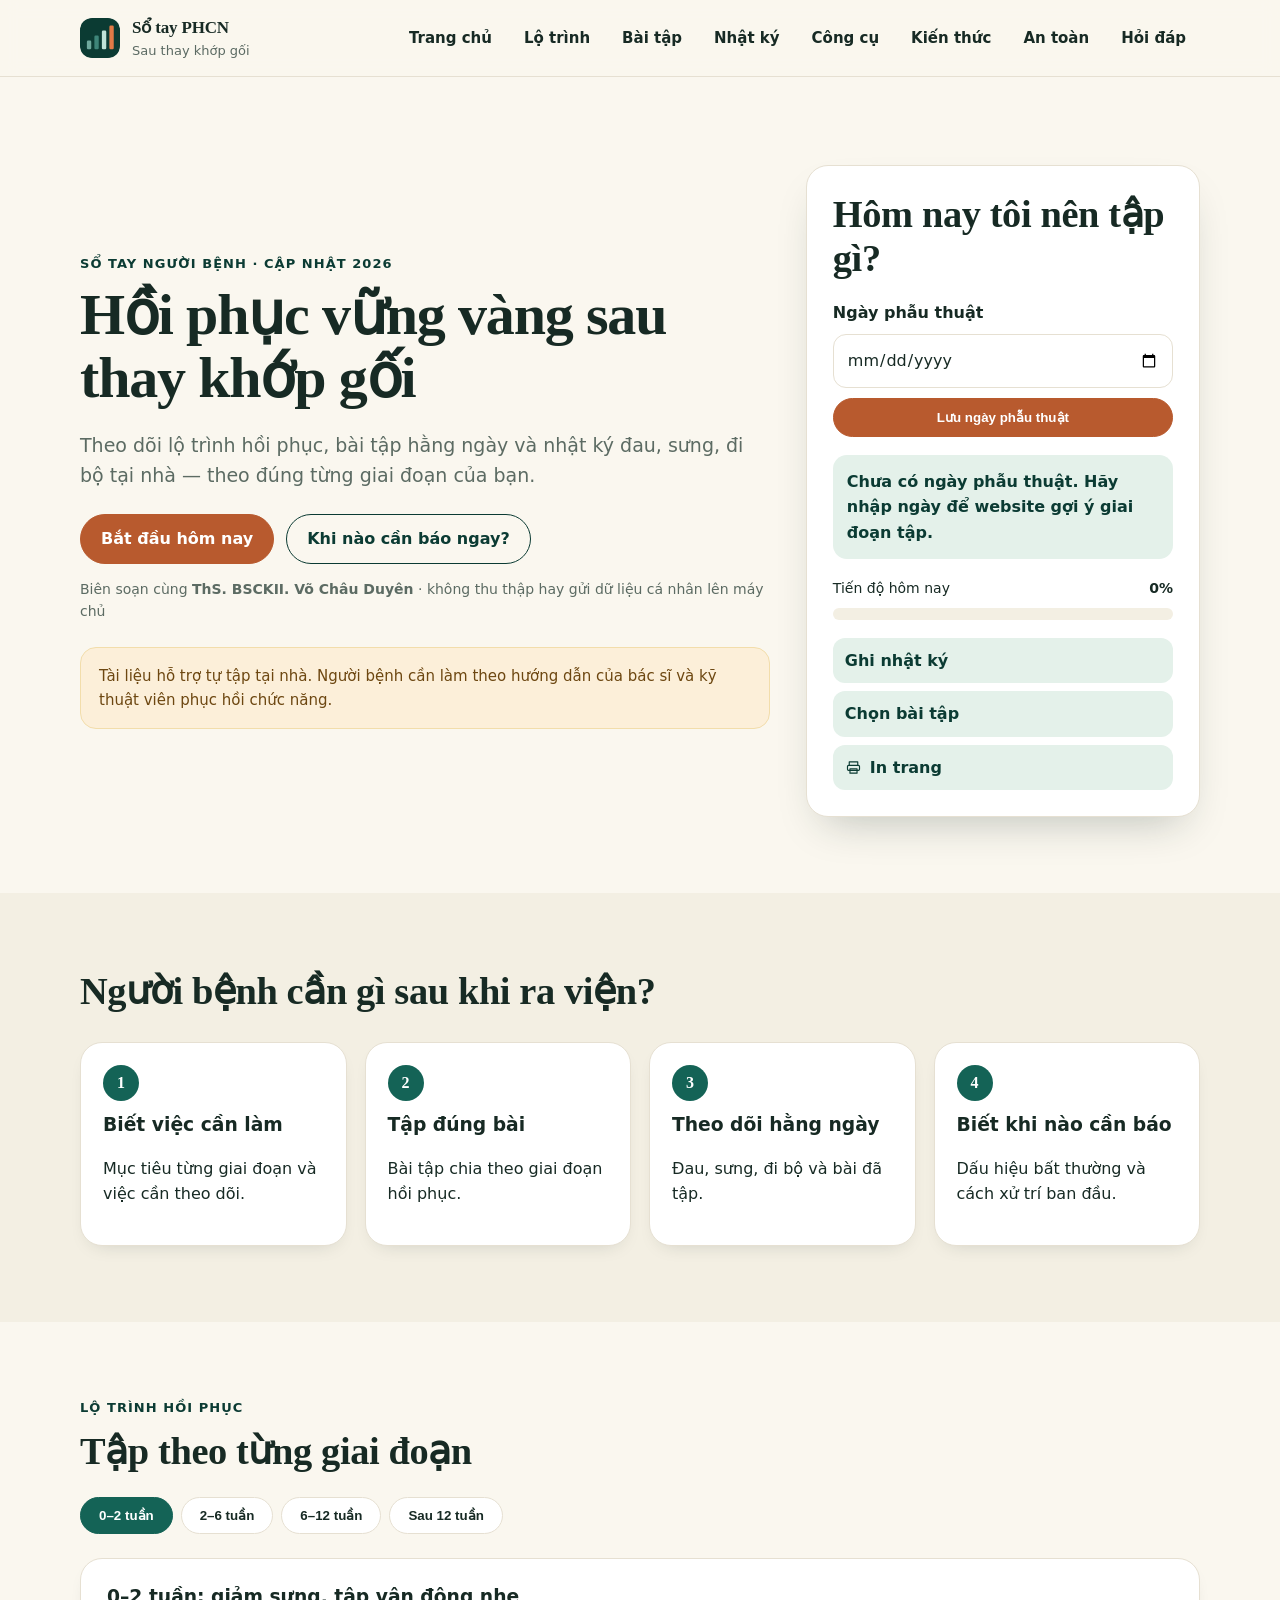
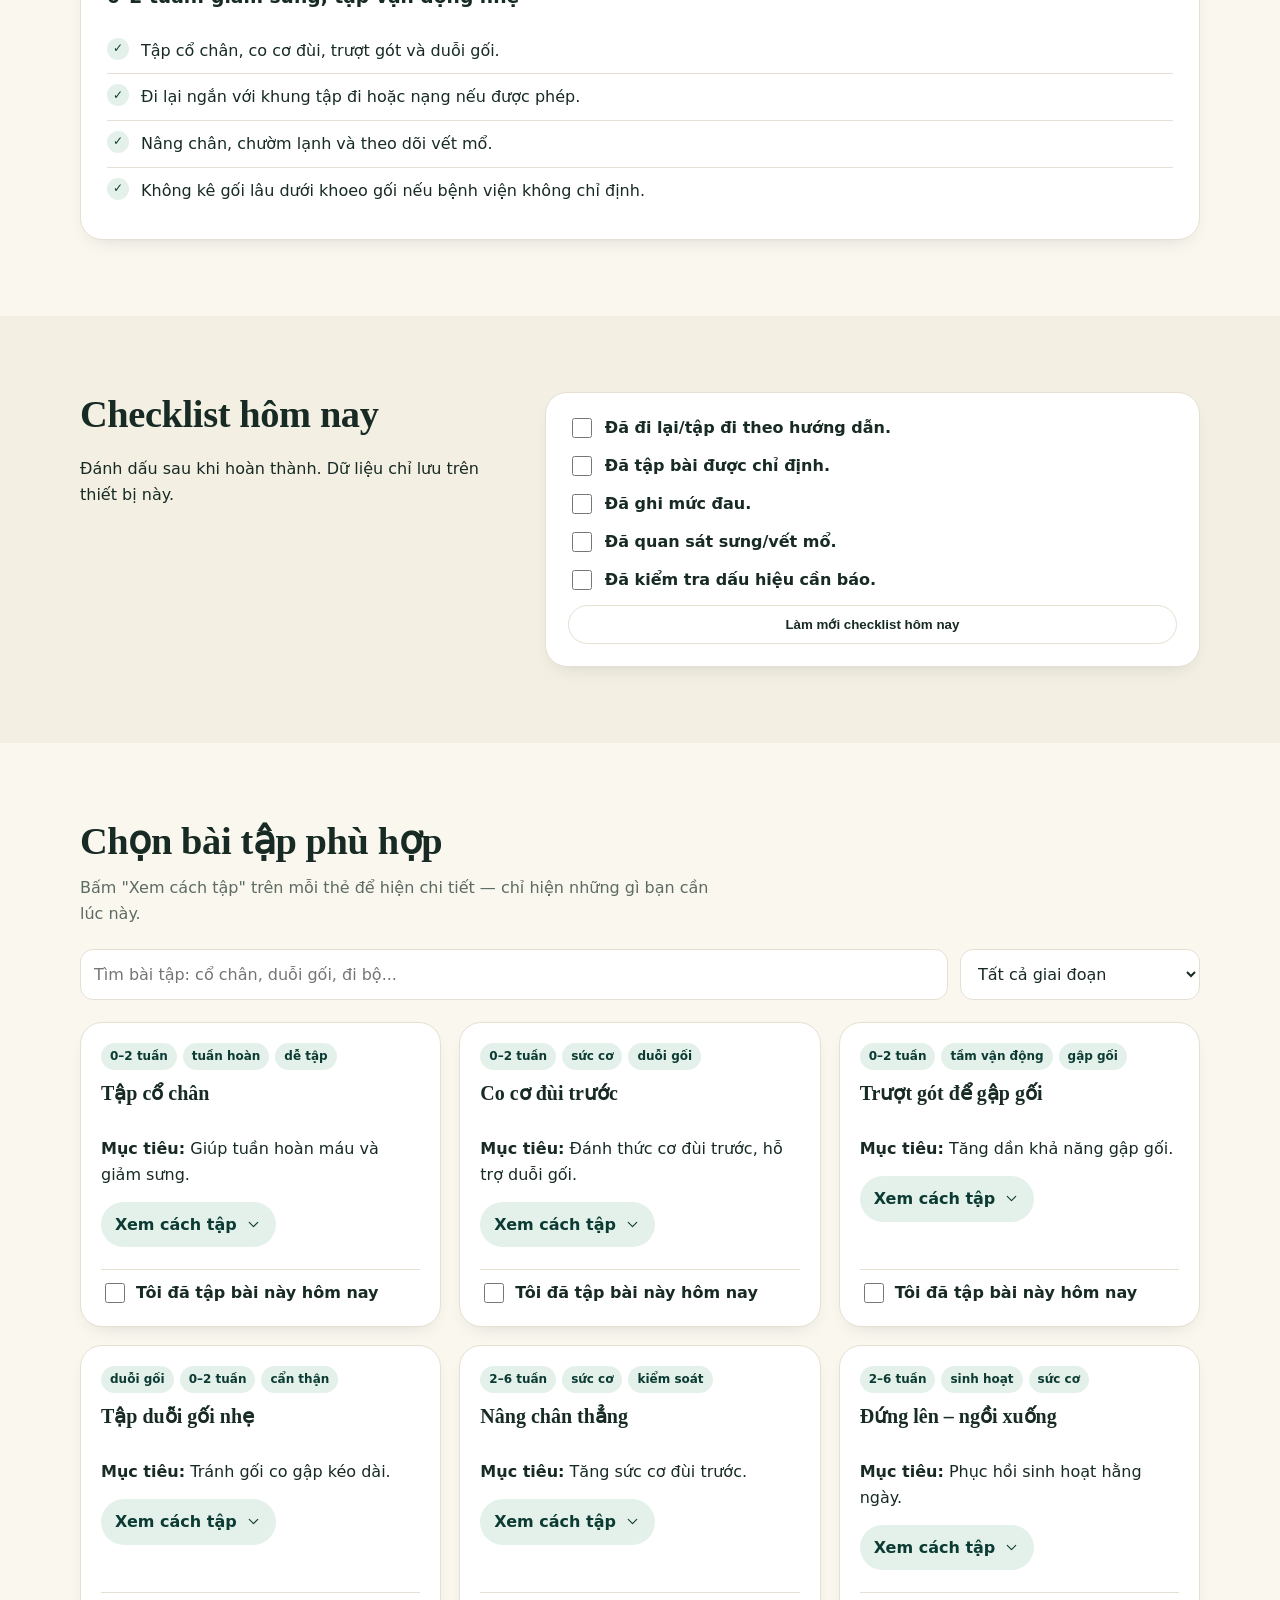
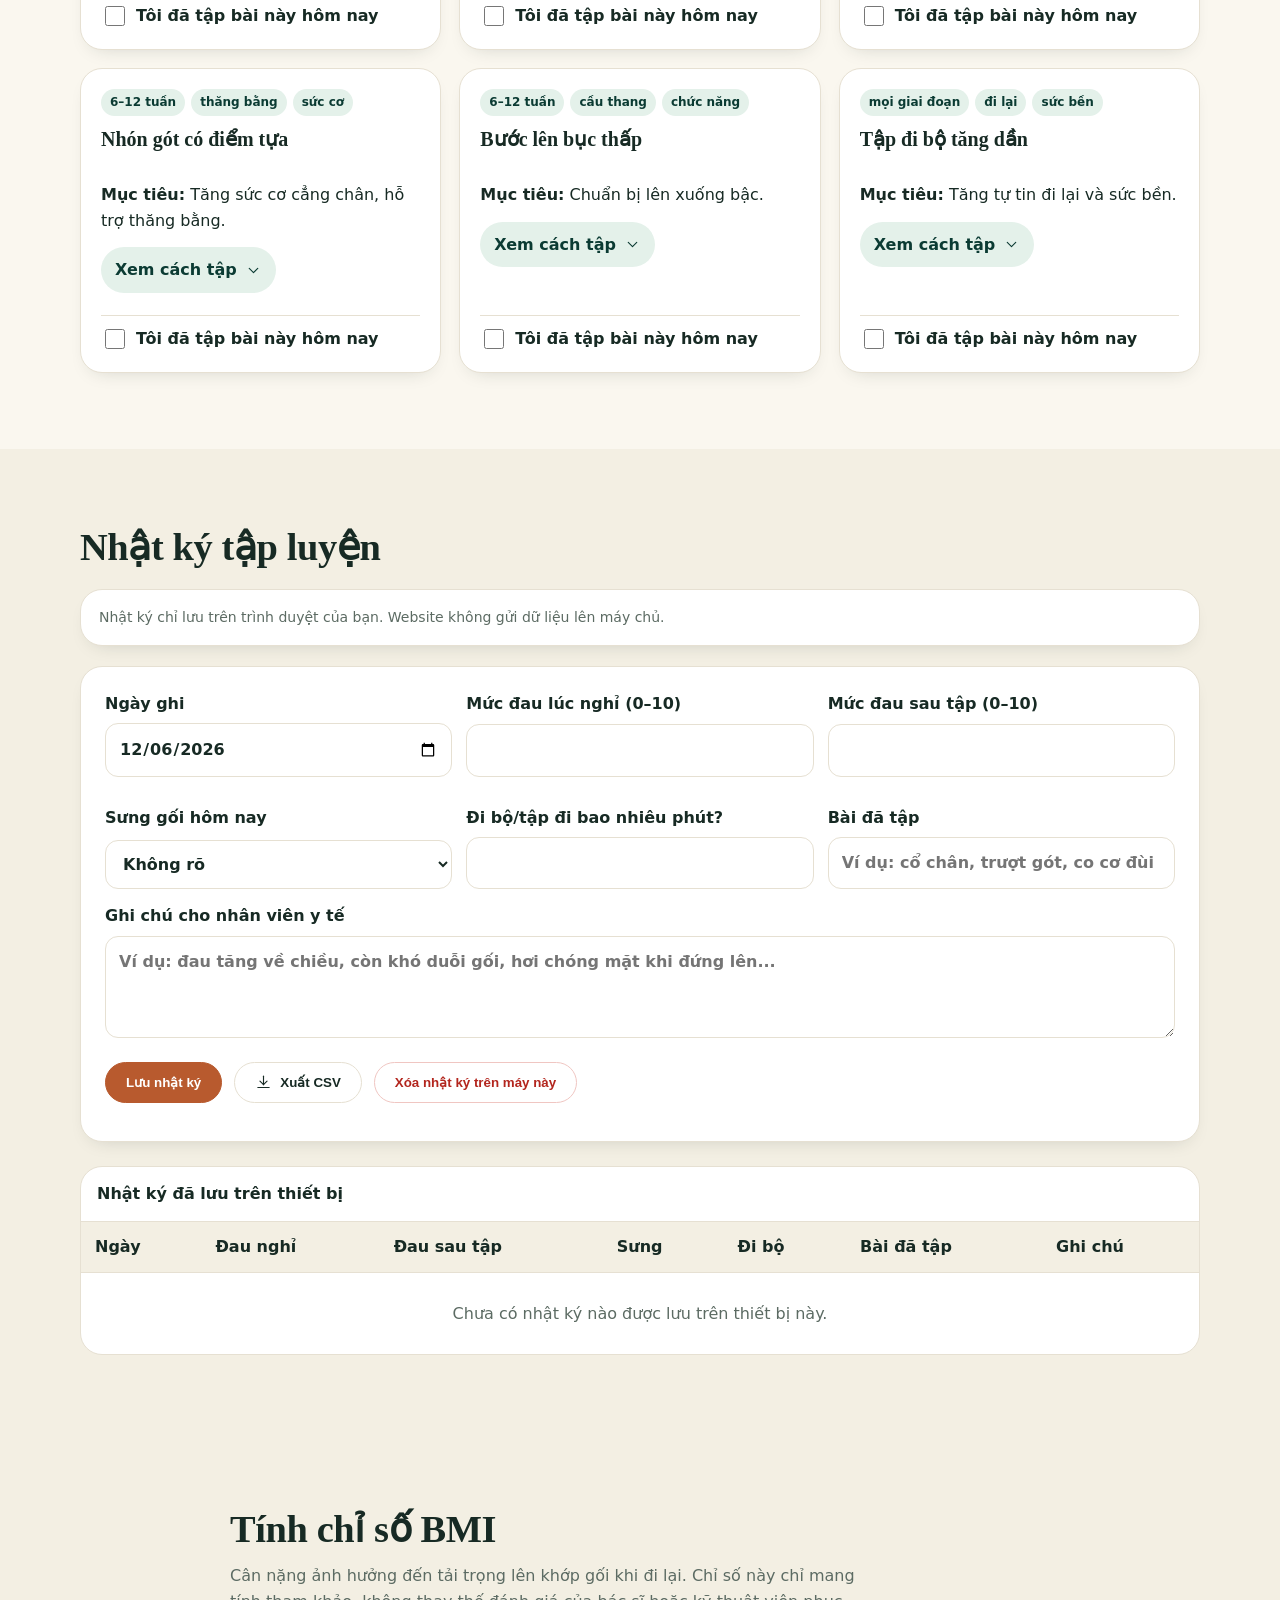
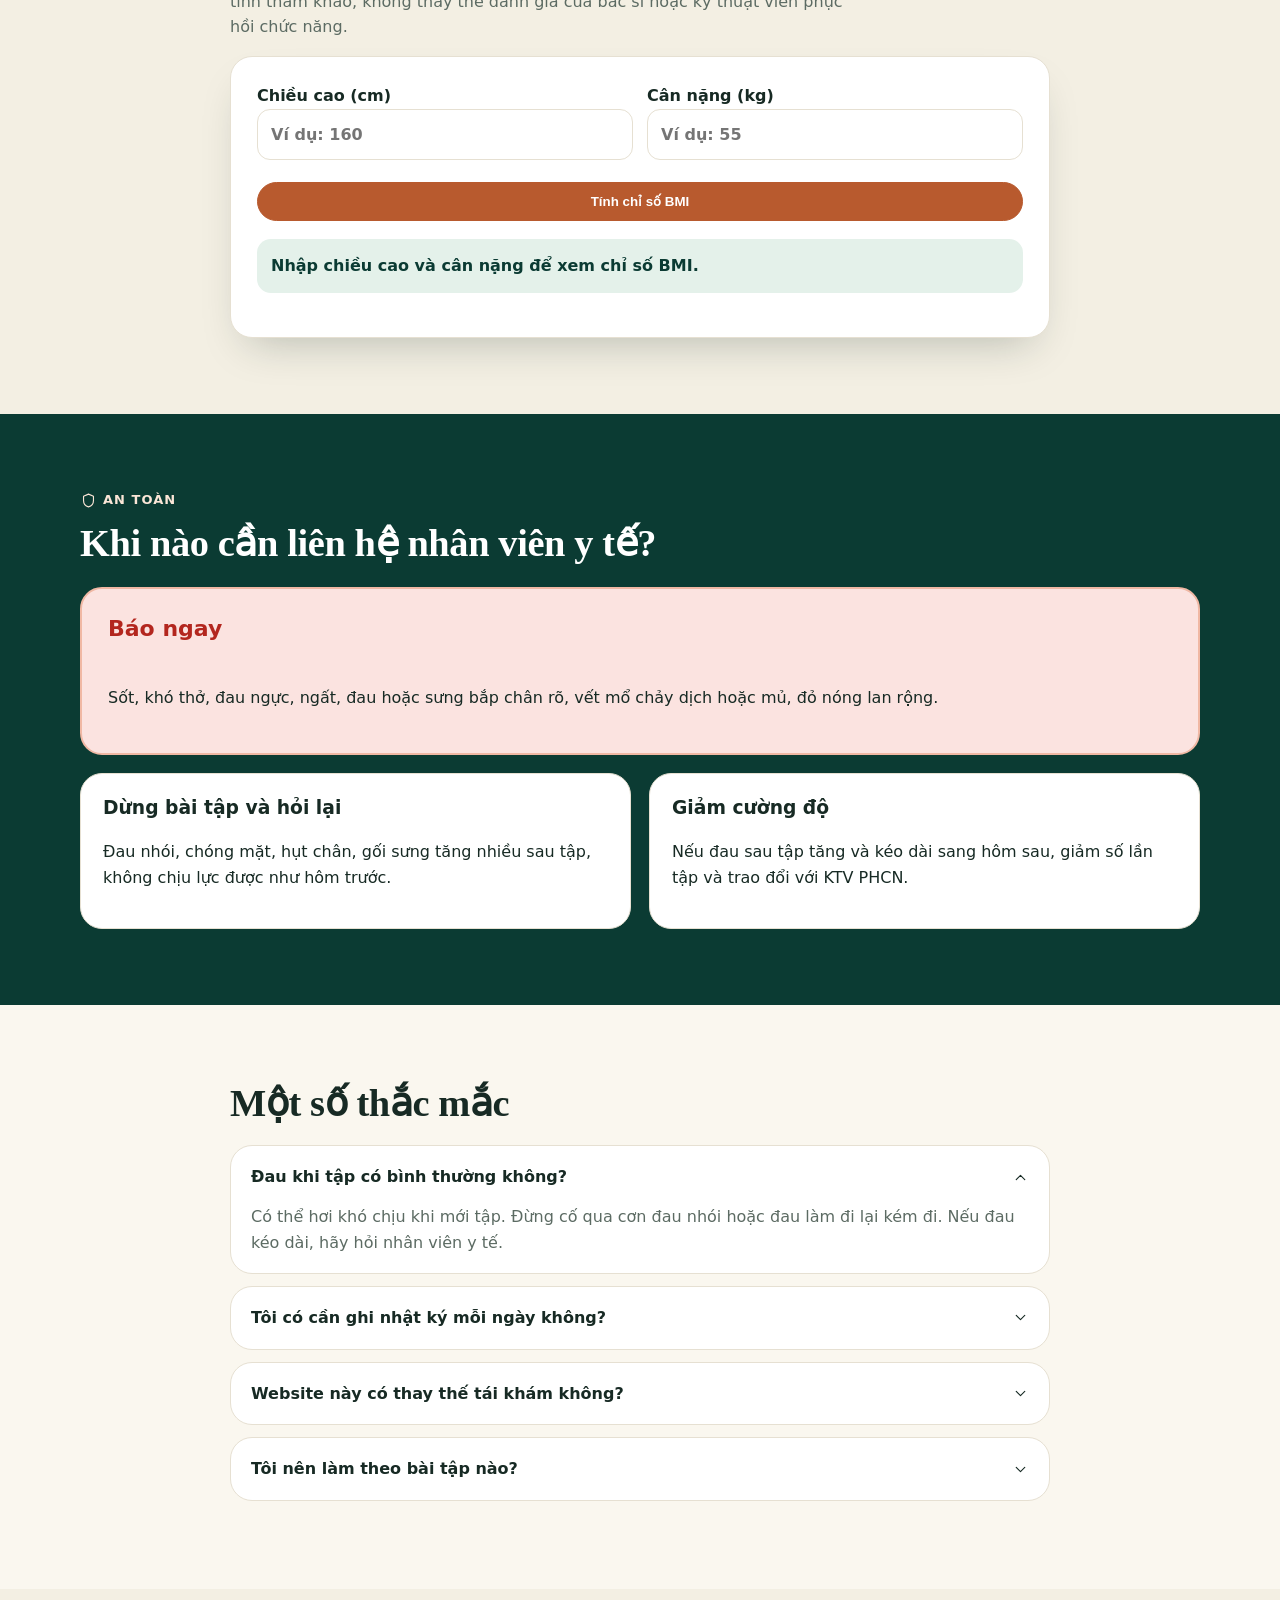
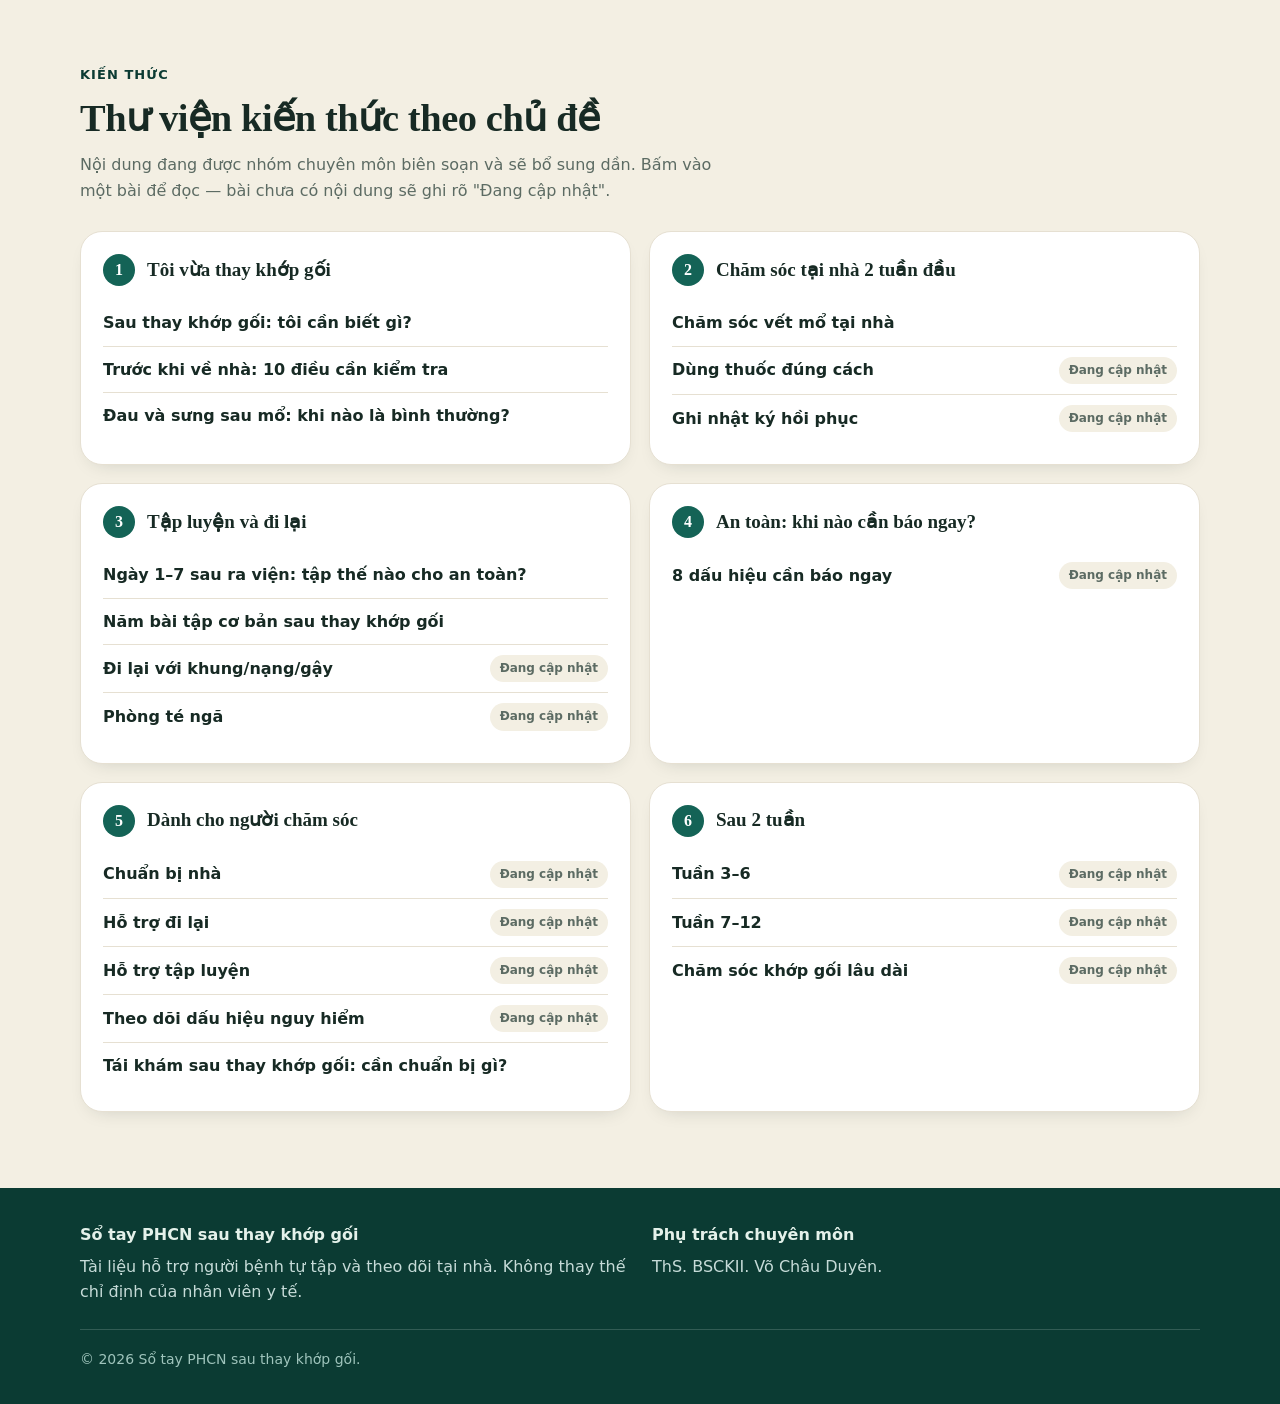
==== commit 94f03199: "Triển khai Giai đoạn 8.1-8.5: nâng chất giao diện theo audit taste-skill - Sửa tương phản .button.pr" ====
--- a/index.html
+++ b/index.html
@@ -9,8 +9,6 @@
 
   <link rel="canonical" href="https://nguyenminh2301.github.io/tkg/" />
   <link rel="icon" type="image/svg+xml" href="assets/favicon.svg" />
-  <link rel="preload" href="assets/fonts/fraunces-600-vietnamese.woff2" as="font" type="font/woff2" crossorigin />
-  <link rel="preload" href="assets/fonts/fraunces-600-latin.woff2" as="font" type="font/woff2" crossorigin />
   <link rel="stylesheet" href="assets/style.css" />
 
   <meta property="og:type" content="website" />
@@ -37,9 +35,9 @@
 <body>
   <!-- Icon sprite dùng chung, không tải thêm request nào -->
   <svg aria-hidden="true" style="position:absolute;width:0;height:0;overflow:hidden" xmlns="http://www.w3.org/2000/svg">
-    <symbol id="icon-menu" viewBox="0 0 24 24" fill="none" stroke="currentColor" stroke-width="1.75" stroke-linecap="round"><line x1="3" y1="6" x2="21" y2="6"/><line x1="3" y1="12" x2="21" y2="12"/><line x1="3" y1="18" x2="21" y2="18"/></symbol>
-    <symbol id="icon-close" viewBox="0 0 24 24" fill="none" stroke="currentColor" stroke-width="1.75" stroke-linecap="round"><line x1="5" y1="5" x2="19" y2="19"/><line x1="19" y1="5" x2="5" y2="19"/></symbol>
-    <symbol id="icon-chevron" viewBox="0 0 24 24" fill="none" stroke="currentColor" stroke-width="2" stroke-linecap="round" stroke-linejoin="round"><polyline points="6 9 12 15 18 9"/></symbol>
+    <symbol id="icon-menu" viewBox="0 0 24 24" fill="none" stroke="currentColor" stroke-width="1.6" stroke-linecap="round"><line x1="3" y1="6" x2="21" y2="6"/><line x1="3" y1="12" x2="21" y2="12"/><line x1="3" y1="18" x2="21" y2="18"/></symbol>
+    <symbol id="icon-close" viewBox="0 0 24 24" fill="none" stroke="currentColor" stroke-width="1.6" stroke-linecap="round"><line x1="5" y1="5" x2="19" y2="19"/><line x1="19" y1="5" x2="5" y2="19"/></symbol>
+    <symbol id="icon-chevron" viewBox="0 0 24 24" fill="none" stroke="currentColor" stroke-width="1.6" stroke-linecap="round" stroke-linejoin="round"><polyline points="6 9 12 15 18 9"/></symbol>
     <symbol id="icon-book" viewBox="0 0 24 24" fill="none" stroke="currentColor" stroke-width="1.6" stroke-linecap="round" stroke-linejoin="round"><path d="M4 5.5C4 4.67 4.67 4 5.5 4H12v16H5.5A1.5 1.5 0 0 1 4 18.5z"/><path d="M20 5.5C20 4.67 19.33 4 18.5 4H12v16h6.5a1.5 1.5 0 0 0 1.5-1.5z"/></symbol>
     <symbol id="icon-shield" viewBox="0 0 24 24" fill="none" stroke="currentColor" stroke-width="1.6" stroke-linecap="round" stroke-linejoin="round"><path d="M12 3l7 3v6c0 4.5-3 8-7 9-4-1-7-4.5-7-9V6z"/></symbol>
     <symbol id="icon-printer" viewBox="0 0 24 24" fill="none" stroke="currentColor" stroke-width="1.6" stroke-linecap="round" stroke-linejoin="round"><path d="M6 9V4h12v5"/><rect x="3.5" y="9" width="17" height="7" rx="1.5"/><path d="M7 14h10v6H7z"/></symbol>
@@ -51,7 +49,7 @@
 
   <header class="site-header">
     <div class="container header-inner">
-      <a class="brand" href="index.html">
+      <a class="brand" href="#home">
         <svg class="brand-mark" width="64" height="64" viewBox="0 0 64 64" aria-hidden="true">
           <rect width="64" height="64" rx="16" fill="#0B3B33"/>
           <rect x="11" y="36" width="7" height="14" rx="2" fill="#6FA89C"/>
@@ -68,13 +66,14 @@
         <svg class="icon" width="24" height="24" aria-hidden="true"><use href="#icon-menu"/></svg>
       </button>
       <nav id="site-nav" class="site-nav" aria-label="Điều hướng chính">
-        <a href="index.html#home">Trang chủ</a>
-        <a href="lo-trinh.html">Lộ trình</a>
-        <a href="bai-tap.html">Bài tập</a>
-        <a href="nhat-ky.html">Theo dõi</a>
-        <a href="kien-thuc.html">Kiến thức</a>
-        <a href="index.html#safety">An toàn</a>
-        <a href="index.html#faq">Hỏi đáp</a>
+        <a href="#home">Trang chủ</a>
+        <a href="#roadmap">Lộ trình</a>
+        <a href="#exercises">Bài tập</a>
+        <a href="#diary">Nhật ký</a>
+        <a href="#tools">Công cụ</a>
+        <a href="#knowledge">Kiến thức</a>
+        <a href="#safety">An toàn</a>
+        <a href="#faq">Hỏi đáp</a>
       </nav>
     </div>
   </header>
@@ -83,16 +82,16 @@
     <section id="home" class="hero section">
       <div class="container hero-grid">
         <div>
-          <p class="eyebrow">Sổ tay người bệnh · Cập nhật 2026</p>
+          <p class="eyebrow">Sổ tay người bệnh · cập nhật 2026</p>
           <h1>Hồi phục vững vàng sau thay khớp gối</h1>
-          <p class="lead">Lộ trình phục hồi, bài tập và theo dõi hằng ngày — đúng giai đoạn của bạn.</p>
+          <p class="lead">Theo dõi lộ trình hồi phục, bài tập hằng ngày và nhật ký đau, sưng, đi bộ tại nhà — theo đúng từng giai đoạn của bạn.</p>
           <div class="cta-row">
             <a class="button primary" href="#today">Bắt đầu hôm nay</a>
             <a class="button ghost" href="#safety">Khi nào cần báo ngay?</a>
           </div>
-          <p class="trust-line">Biên soạn cùng <strong>ThS. BSCKII. Võ Châu Duyên</strong> · Không lưu dữ liệu lên máy chủ</p>
+          <p class="trust-line">Biên soạn cùng <strong>ThS. BSCKII. Võ Châu Duyên</strong> · không thu thập hay gửi dữ liệu cá nhân lên máy chủ</p>
           <div class="notice warning">
-            Tài liệu hỗ trợ tập tại nhà, không thay thế chỉ định của bác sĩ.
+            Tài liệu hỗ trợ tự tập tại nhà. Người bệnh cần làm theo hướng dẫn của bác sĩ và kỹ thuật viên phục hồi chức năng.
           </div>
         </div>
         <aside id="today" class="today-card" aria-labelledby="today-title">
@@ -100,14 +99,14 @@
           <label for="surgery-date">Ngày phẫu thuật</label>
           <input id="surgery-date" type="date" />
           <button id="save-date" class="button primary full">Lưu ngày phẫu thuật</button>
-          <div id="phase-output" class="phase-output" aria-live="polite">Nhập ngày phẫu thuật để xem giai đoạn tập phù hợp.</div>
+          <div id="phase-output" class="phase-output" aria-live="polite">Chưa có ngày phẫu thuật. Hãy nhập ngày để website gợi ý giai đoạn tập.</div>
           <div class="progress-box">
             <div class="progress-label"><span>Tiến độ hôm nay</span><strong id="today-progress-text">0%</strong></div>
             <div class="progress-bar"><span id="today-progress-bar"></span></div>
           </div>
           <div class="quick-actions">
-            <a href="nhat-ky.html">Ghi nhật ký</a>
-            <a href="bai-tap.html">Chọn bài tập</a>
+            <a href="#diary">Ghi nhật ký</a>
+            <a href="#exercises">Chọn bài tập</a>
             <a href="javascript:window.print()"><svg class="icon icon-sm" width="24" height="24" aria-hidden="true"><use href="#icon-printer"/></svg> In trang</a>
           </div>
         </aside>
@@ -116,13 +115,12 @@
 
     <section class="section soft-bg reveal">
       <div class="container">
-        <p class="eyebrow">Hành trình hồi phục</p>
-        <h2>Bạn cần biết gì sau khi ra viện?</h2>
+        <h2>Người bệnh cần gì sau khi ra viện?</h2>
         <div class="tree-grid">
           <article class="tree-card">
             <span>1</span>
             <h3>Biết việc cần làm</h3>
-            <p>Mục tiêu và việc cần theo dõi mỗi giai đoạn.</p>
+            <p>Mục tiêu từng giai đoạn và việc cần theo dõi.</p>
           </article>
           <article class="tree-card">
             <span>2</span>
@@ -137,37 +135,162 @@
           <article class="tree-card">
             <span>4</span>
             <h3>Biết khi nào cần báo</h3>
-            <p>Dấu hiệu bất thường và cách xử trí.</p>
-          </article>
-        </div>
-      </div>
-    </section>
-
-    <section class="section reveal">
-      <div class="container">
-        <p class="eyebrow">Bắt đầu từ đâu</p>
-        <h2>Chọn phần bạn cần</h2>
-        <div class="nav-cards">
-          <article class="nav-card">
-            <h3>Lộ trình hồi phục</h3>
-            <p>Việc cần làm theo từng giai đoạn, từ 0–2 tuần đến sau 12 tuần.</p>
-            <a class="card-link" href="lo-trinh.html">Xem lộ trình →</a>
-          </article>
-          <article class="nav-card">
-            <h3>Thư viện bài tập</h3>
-            <p>9 bài tập cơ bản, lọc theo giai đoạn và mục tiêu.</p>
-            <a class="card-link" href="bai-tap.html">Xem bài tập →</a>
-          </article>
-          <article class="nav-card">
-            <h3>Theo dõi hằng ngày</h3>
-            <p>Checklist, nhật ký đau/sưng và tính BMI — lưu ngay trên máy.</p>
-            <a class="card-link" href="nhat-ky.html">Bắt đầu theo dõi →</a>
-          </article>
-          <article class="nav-card">
-            <h3>Kiến thức</h3>
-            <p>Bài viết theo chủ đề, từ chăm sóc vết mổ đến tái khám.</p>
-            <a class="card-link" href="kien-thuc.html">Xem kiến thức →</a>
-          </article>
+            <p>Dấu hiệu bất thường và cách xử trí ban đầu.</p>
+          </article>
+        </div>
+      </div>
+    </section>
+
+    <section id="roadmap" class="section reveal">
+      <div class="container">
+        <p class="eyebrow">Lộ trình hồi phục</p>
+        <h2>Tập theo từng giai đoạn</h2>
+        <div class="tabs" role="tablist" aria-label="Giai đoạn phục hồi">
+          <button class="tab active" data-tab="phase-1" role="tab" aria-selected="true">0–2 tuần</button>
+          <button class="tab" data-tab="phase-2" role="tab" aria-selected="false">2–6 tuần</button>
+          <button class="tab" data-tab="phase-3" role="tab" aria-selected="false">6–12 tuần</button>
+          <button class="tab" data-tab="phase-4" role="tab" aria-selected="false">Sau 12 tuần</button>
+        </div>
+        <div class="tab-panels">
+          <article id="phase-1" class="tab-panel active" role="tabpanel">
+            <h3>0–2 tuần: giảm sưng, tập vận động nhẹ</h3>
+            <ul class="check-list">
+              <li>Tập cổ chân, co cơ đùi, trượt gót và duỗi gối.</li>
+              <li>Đi lại ngắn với khung tập đi hoặc nạng nếu được phép.</li>
+              <li>Nâng chân, chườm lạnh và theo dõi vết mổ.</li>
+              <li>Không kê gối lâu dưới khoeo gối nếu bệnh viện không chỉ định.</li>
+            </ul>
+          </article>
+          <article id="phase-2" class="tab-panel" role="tabpanel">
+            <h3>2–6 tuần: tăng gập duỗi gối và sức cơ</h3>
+            <ul class="check-list">
+              <li>Duy trì duỗi/gập gối, thêm bài ngồi đứng và nâng chân thẳng.</li>
+              <li>Tăng thời gian đi bộ từng ít một, ưu tiên đi đúng dáng.</li>
+              <li>Theo dõi đau, sưng sau tập để điều chỉnh hôm sau.</li>
+              <li>Hỏi bác sĩ trước khi tập cầu thang hoặc tăng tải.</li>
+            </ul>
+          </article>
+          <article id="phase-3" class="tab-panel" role="tabpanel">
+            <h3>6–12 tuần: tập sinh hoạt và đi lại</h3>
+            <ul class="check-list">
+              <li>Tăng sức bền bằng đi bộ, xe đạp tại chỗ, bài thăng bằng.</li>
+              <li>Tập đứng lên ngồi xuống, bước bục thấp, nhón gót.</li>
+              <li>Tránh tăng quá nhanh khi còn sưng hoặc đau sau tập.</li>
+              <li>Tái khám nếu chức năng không cải thiện như kỳ vọng.</li>
+            </ul>
+          </article>
+          <article id="phase-4" class="tab-panel" role="tabpanel">
+            <h3>Sau 12 tuần: duy trì vận động</h3>
+            <ul class="check-list">
+              <li>Duy trì tập 2–3 ngày/tuần để giữ sức cơ và vận động.</li>
+              <li>Ưu tiên đi bộ, đạp xe, bơi hoặc bài dưới nước.</li>
+              <li>Hỏi bác sĩ trước khi quay lại hoạt động nặng, thể thao.</li>
+              <li>Tiếp tục theo dõi đau, sưng và nguy cơ té ngã.</li>
+            </ul>
+          </article>
+        </div>
+      </div>
+    </section>
+
+    <section id="daily" class="section soft-bg reveal">
+      <div class="container two-col">
+        <div>
+          <h2>Checklist hôm nay</h2>
+          <p>Đánh dấu sau khi hoàn thành. Dữ liệu chỉ lưu trên thiết bị này.</p>
+        </div>
+        <div class="check-card" id="daily-checklist">
+          <label><input type="checkbox" data-daily="walk"> Đã đi lại/tập đi theo hướng dẫn.</label>
+          <label><input type="checkbox" data-daily="exercise"> Đã tập bài được chỉ định.</label>
+          <label><input type="checkbox" data-daily="pain"> Đã ghi mức đau.</label>
+          <label><input type="checkbox" data-daily="swelling"> Đã quan sát sưng/vết mổ.</label>
+          <label><input type="checkbox" data-daily="safety"> Đã kiểm tra dấu hiệu cần báo.</label>
+          <button id="reset-daily" class="button">Làm mới checklist hôm nay</button>
+        </div>
+      </div>
+    </section>
+
+    <section id="exercises" class="section reveal">
+      <div class="container">
+        <h2>Chọn bài tập phù hợp</h2>
+        <p class="lead-sm">Bấm "Xem cách tập" trên mỗi thẻ để hiện chi tiết — chỉ hiện những gì bạn cần lúc này.</p>
+        <div class="tool-row">
+          <input id="exercise-search" type="search" placeholder="Tìm bài tập: cổ chân, duỗi gối, đi bộ..." />
+          <select id="phase-filter" aria-label="Lọc theo giai đoạn">
+            <option value="all">Tất cả giai đoạn</option>
+            <option value="early">0–2 tuần</option>
+            <option value="middle">2–6 tuần</option>
+            <option value="late">6–12 tuần</option>
+            <option value="maintain">Duy trì</option>
+          </select>
+        </div>
+        <div id="exercise-list" class="exercise-grid" aria-live="polite"></div>
+      </div>
+    </section>
+
+    <section id="diary" class="section soft-bg reveal">
+      <div class="container">
+        <h2>Nhật ký tập luyện</h2>
+        <div class="privacy-note">Nhật ký chỉ lưu trên trình duyệt của bạn. Website không gửi dữ liệu lên máy chủ.</div>
+        <form id="diary-form" class="diary-form">
+          <div class="form-grid">
+            <label>Ngày ghi
+              <input type="date" name="date" required />
+            </label>
+            <label>Mức đau lúc nghỉ (0–10)
+              <input type="number" name="painRest" min="0" max="10" required />
+            </label>
+            <label>Mức đau sau tập (0–10)
+              <input type="number" name="painAfter" min="0" max="10" required />
+            </label>
+            <label>Sưng gối hôm nay
+              <select name="swelling">
+                <option value="Không rõ">Không rõ</option>
+                <option value="Không sưng hoặc giảm">Không sưng hoặc giảm</option>
+                <option value="Sưng nhẹ">Sưng nhẹ</option>
+                <option value="Sưng tăng">Sưng tăng</option>
+              </select>
+            </label>
+            <label>Đi bộ/tập đi bao nhiêu phút?
+              <input type="number" name="walkMinutes" min="0" max="300" />
+            </label>
+            <label>Bài đã tập
+              <input type="text" name="exerciseDone" placeholder="Ví dụ: cổ chân, trượt gót, co cơ đùi" />
+            </label>
+          </div>
+          <label>Ghi chú cho nhân viên y tế
+            <textarea name="note" rows="3" placeholder="Ví dụ: đau tăng về chiều, còn khó duỗi gối, hơi chóng mặt khi đứng lên..."></textarea>
+          </label>
+          <div class="cta-row">
+            <button class="button primary" type="submit">Lưu nhật ký</button>
+            <button id="export-csv" class="button" type="button"><svg class="icon icon-sm" width="24" height="24" aria-hidden="true"><use href="#icon-download"/></svg> Xuất CSV</button>
+            <button id="clear-diary" class="button danger" type="button">Xóa nhật ký trên máy này</button>
+          </div>
+        </form>
+        <div class="table-wrap">
+          <table id="diary-table">
+            <caption>Nhật ký đã lưu trên thiết bị</caption>
+            <thead><tr><th>Ngày</th><th>Đau nghỉ</th><th>Đau sau tập</th><th>Sưng</th><th>Đi bộ</th><th>Bài đã tập</th><th>Ghi chú</th></tr></thead>
+            <tbody></tbody>
+          </table>
+        </div>
+      </div>
+    </section>
+
+    <section id="tools" class="section soft-bg reveal">
+      <div class="container narrow">
+        <h2>Tính chỉ số BMI</h2>
+        <p class="lead-sm">Cân nặng ảnh hưởng đến tải trọng lên khớp gối khi đi lại. Chỉ số này chỉ mang tính tham khảo, không thay thế đánh giá của bác sĩ hoặc kỹ thuật viên phục hồi chức năng.</p>
+        <div class="today-card">
+          <div class="bmi-inputs">
+            <label>Chiều cao (cm)
+              <input id="bmi-height" type="number" min="100" max="250" inputmode="decimal" placeholder="Ví dụ: 160" />
+            </label>
+            <label>Cân nặng (kg)
+              <input id="bmi-weight" type="number" min="20" max="250" inputmode="decimal" placeholder="Ví dụ: 55" />
+            </label>
+          </div>
+          <button id="bmi-calc" class="button primary full">Tính chỉ số BMI</button>
+          <div id="bmi-output" class="phase-output" aria-live="polite">Nhập chiều cao và cân nặng để xem chỉ số BMI.</div>
         </div>
       </div>
     </section>
@@ -178,32 +301,42 @@
         <h2>Khi nào cần liên hệ nhân viên y tế?</h2>
         <div class="safety-grid">
           <article class="urgent"><h3>Báo ngay</h3><p>Sốt, khó thở, đau ngực, ngất, đau hoặc sưng bắp chân rõ, vết mổ chảy dịch hoặc mủ, đỏ nóng lan rộng.</p></article>
-          <article><h3>Dừng bài tập và hỏi lại</h3><p>Đau nhói, chóng mặt, hụt chân, gối sưng tăng nhiều sau tập, không chịu lực được như hôm trước.</p></article>
-          <article><h3>Giảm cường độ</h3><p>Nếu đau sau tập tăng và kéo dài sang hôm sau, giảm số lần tập và trao đổi với KTV PHCN.</p></article>
+          <div class="safety-secondary">
+            <article><h3>Dừng bài tập và hỏi lại</h3><p>Đau nhói, chóng mặt, hụt chân, gối sưng tăng nhiều sau tập, không chịu lực được như hôm trước.</p></article>
+            <article><h3>Giảm cường độ</h3><p>Nếu đau sau tập tăng và kéo dài sang hôm sau, giảm số lần tập và trao đổi với KTV PHCN.</p></article>
+          </div>
         </div>
       </div>
     </section>
 
     <section id="faq" class="section reveal">
       <div class="container narrow">
-        <p class="eyebrow">Câu hỏi thường gặp</p>
         <h2>Một số thắc mắc</h2>
         <details open>
           <summary><span>Đau khi tập có bình thường không?</span><svg class="icon icon-sm chevron" width="24" height="24" aria-hidden="true"><use href="#icon-chevron"/></svg></summary>
-          <p>Hơi khó chịu là bình thường. Nếu đau nhói hoặc đi lại kém hơn, dừng lại và hỏi nhân viên y tế.</p>
+          <p>Có thể hơi khó chịu khi mới tập. Đừng cố qua cơn đau nhói hoặc đau làm đi lại kém đi. Nếu đau kéo dài, hãy hỏi nhân viên y tế.</p>
         </details>
         <details>
           <summary><span>Tôi có cần ghi nhật ký mỗi ngày không?</span><svg class="icon icon-sm chevron" width="24" height="24" aria-hidden="true"><use href="#icon-chevron"/></svg></summary>
-          <p>Nên, nhất là những tuần đầu. Nhật ký giúp bạn và bác sĩ theo dõi tiến triển khi tái khám.</p>
+          <p>Nên ghi ngắn gọn mỗi ngày trong những tuần đầu. Nhật ký giúp bạn và nhân viên y tế dễ theo dõi khi tái khám.</p>
         </details>
         <details>
           <summary><span>Website này có thay thế tái khám không?</span><svg class="icon icon-sm chevron" width="24" height="24" aria-hidden="true"><use href="#icon-chevron"/></svg></summary>
-          <p>Không. Đây là tài liệu hỗ trợ — quyết định chính vẫn thuộc về bác sĩ điều trị.</p>
+          <p>Không. Đây chỉ là tài liệu hỗ trợ. Tái khám và hướng dẫn của bác sĩ vẫn là quyết định chính.</p>
         </details>
         <details>
           <summary><span>Tôi nên làm theo bài tập nào?</span><svg class="icon icon-sm chevron" width="24" height="24" aria-hidden="true"><use href="#icon-chevron"/></svg></summary>
-          <p>Theo đúng chỉ định của bệnh viện và kỹ thuật viên PHCN. Bài tập trên trang chỉ mang tính gợi ý.</p>
+          <p>Làm theo chỉ định riêng của bệnh viện và KTV PHCN. Website gợi ý bài tập, không thay thế hướng dẫn cá nhân.</p>
         </details>
+      </div>
+    </section>
+
+    <section id="knowledge" class="section soft-bg reveal">
+      <div class="container">
+        <p class="eyebrow">Kiến thức</p>
+        <h2>Thư viện kiến thức theo chủ đề</h2>
+        <p class="lead-sm">Nội dung đang được nhóm chuyên môn biên soạn và sẽ bổ sung dần. Bấm vào một bài để đọc — bài chưa có nội dung sẽ ghi rõ "Đang cập nhật".</p>
+        <div id="knowledge-list" class="knowledge-groups" aria-live="polite"></div>
       </div>
     </section>
   </main>
@@ -212,7 +345,7 @@
     <div class="container footer-grid">
       <div>
         <strong>Sổ tay PHCN sau thay khớp gối</strong>
-        <p>Hỗ trợ người bệnh tự tập và theo dõi tại nhà. Không thay thế chỉ định của nhân viên y tế.</p>
+        <p>Tài liệu hỗ trợ người bệnh tự tập và theo dõi tại nhà. Không thay thế chỉ định của nhân viên y tế.</p>
       </div>
       <div>
         <strong>Phụ trách chuyên môn</strong>
@@ -220,7 +353,7 @@
       </div>
     </div>
     <div class="container footer-bottom">
-      <p>© <span id="year"></span> Sổ tay PHCN sau thay khớp gối · Dữ liệu chỉ lưu trên thiết bị của bạn.</p>
+      <p>© <span id="year"></span> Sổ tay PHCN sau thay khớp gối.</p>
     </div>
   </footer>
 
--- a/assets/style.css
+++ b/assets/style.css
@@ -1,22 +1,3 @@
-/* Phông tiêu đề tự host (Fraunces 600, giấy phép OFL) — dùng cho h1/h2/h3.
-   Hai subset: latin (chữ cái nền) + vietnamese (dấu tiếng Việt). */
-@font-face {
-  font-family: 'Fraunces';
-  font-style: normal;
-  font-weight: 600;
-  font-display: swap;
-  src: url('fonts/fraunces-600-latin.woff2') format('woff2');
-  unicode-range: U+0000-00FF, U+0131, U+0152-0153, U+02BB-02BC, U+02C6, U+02DA, U+02DC, U+0304, U+0308, U+0329, U+2000-206F, U+20AC, U+2122, U+2191, U+2193, U+2212, U+2215, U+FEFF, U+FFFD;
-}
-@font-face {
-  font-family: 'Fraunces';
-  font-style: normal;
-  font-weight: 600;
-  font-display: swap;
-  src: url('fonts/fraunces-600-vietnamese.woff2') format('woff2');
-  unicode-range: U+0102-0103, U+0110-0111, U+0128-0129, U+0168-0169, U+01A0-01A1, U+01AF-01B0, U+0300-0301, U+0303-0304, U+0308-0309, U+0323, U+0329, U+1EA0-1EF9, U+20AB;
-}
-
 :root {
   --paper: #faf7ef;
   --surface: #ffffff;
@@ -28,6 +9,7 @@
   --brand-soft: #e4f1ea;
   --accent: #e07a47;
   --accent-dark: #b85a2e;
+  --accent-darker: #93481f;
   --accent-soft: #fbe6d7;
   --warning-bg: #fcefd9;
   --warning-ink: #6d4711;
@@ -39,12 +21,9 @@
   --radius-lg: 22px;
   --radius-md: 16px;
   --radius-sm: 10px;
-  --font-display: 'Fraunces', ui-serif, Georgia, "Times New Roman", serif;
+  --font-display: ui-serif, Georgia, "Times New Roman", serif;
   --font-body: -apple-system, BlinkMacSystemFont, "Segoe UI", system-ui, sans-serif;
   --ease: cubic-bezier(0.16, 1, 0.3, 1);
-  --z-header: 50;
-  --z-progress: 60;
-  --z-skip: 99;
 }
 * { box-sizing: border-box; }
 html { scroll-behavior: smooth; }
@@ -60,7 +39,7 @@
 .narrow { width: min(820px, calc(100% - 32px)); }
 .section { padding: 76px 0; }
 .soft-bg { background: var(--surface-2); }
-.skip-link { position: absolute; left: -9999px; top: 8px; background: #fff; padding: 8px 12px; z-index: var(--z-skip); }
+.skip-link { position: absolute; left: -9999px; top: 8px; background: #fff; padding: 8px 12px; z-index: 99; }
 .skip-link:focus { left: 8px; }
 
 /* Icons */
@@ -68,21 +47,20 @@
 .icon-sm { width: 17px; height: 17px; }
 
 /* Scroll progress */
-.scroll-progress { position: fixed; top: 0; left: 0; width: 100%; height: 3px; background: transparent; z-index: var(--z-progress); }
+.scroll-progress { position: fixed; top: 0; left: 0; width: 100%; height: 3px; background: transparent; z-index: 60; }
 .scroll-progress span { display: block; height: 100%; width: 0; background: linear-gradient(90deg, var(--brand), var(--accent)); transition: width 0.1s linear; }
 
 /* Header */
-.site-header { position: sticky; top: 0; z-index: var(--z-header); background: rgba(250, 247, 239, 0.94); border-bottom: 1px solid var(--line); backdrop-filter: blur(8px); }
+.site-header { position: sticky; top: 0; z-index: 50; background: rgba(250, 247, 239, 0.94); border-bottom: 1px solid var(--line); backdrop-filter: blur(8px); }
 .header-inner { display: flex; align-items: center; justify-content: space-between; min-height: 76px; gap: 16px; }
 .brand { display: flex; align-items: center; gap: 12px; text-decoration: none; color: inherit; }
 .brand-mark { width: 40px; height: 40px; border-radius: 12px; flex: none; }
 .brand-word strong, .brand-word span { display: block; }
-.brand-word strong { font-family: var(--font-display); font-weight: 600; font-size: 17px; letter-spacing: -0.01em; }
+.brand-word strong { font-family: var(--font-display); font-size: 17px; letter-spacing: -0.01em; }
 .brand-word span { color: var(--muted); font-size: 13px; }
 .site-nav { display: flex; align-items: center; gap: 4px; }
-.site-nav a { text-decoration: none; padding: 10px 14px; border-radius: 999px; color: var(--ink); font-weight: 600; font-size: 15px; transition: background 0.15s var(--ease), color 0.15s var(--ease); }
+.site-nav a { text-decoration: none; padding: 10px 14px; border-radius: 999px; color: var(--ink); font-weight: 600; font-size: 15px; }
 .site-nav a:hover { background: var(--brand-soft); }
-.site-nav a.active { background: var(--brand-soft); color: var(--brand-dark); }
 .menu-toggle { display: none; align-items: center; justify-content: center; border: 1px solid var(--line); background: #fff; color: var(--brand-dark); border-radius: 12px; padding: 9px; }
 
 /* Focus visibility (a11y) */
@@ -91,20 +69,12 @@
 }
 
 /* Hero */
-.hero { padding-top: 88px; position: relative; overflow: hidden; }
-.hero::before {
-  content: ""; position: absolute; inset: 0; z-index: 0; pointer-events: none;
-  background:
-    radial-gradient(58% 48% at 88% -5%, rgba(20, 99, 86, 0.12), transparent 70%),
-    radial-gradient(46% 40% at -5% 108%, rgba(224, 122, 71, 0.10), transparent 70%);
-}
-.hero > .container { position: relative; z-index: 1; }
+.hero { padding-top: 88px; }
 .hero-grid { display: grid; grid-template-columns: minmax(0, 1.4fr) minmax(320px, 0.8fr); gap: 36px; align-items: center; }
 .eyebrow { display: flex; align-items: center; gap: 6px; color: var(--brand-dark); text-transform: uppercase; letter-spacing: 0.08em; font-weight: 800; font-size: 13px; margin: 0 0 10px; }
-h1 { font-family: var(--font-display); font-weight: 600; font-size: clamp(36px, 4.8vw, 62px); line-height: 1.06; margin: 0 0 20px; letter-spacing: -0.02em; text-wrap: balance; }
-h2 { font-family: var(--font-display); font-weight: 600; font-size: clamp(27px, 3vw, 39px); line-height: 1.15; margin: 0 0 20px; letter-spacing: -0.01em; text-wrap: balance; }
-h3 { margin-top: 0; line-height: 1.3; text-wrap: balance; }
-p, .lead, .lead-sm { text-wrap: pretty; }
+h1 { font-family: var(--font-display); font-weight: 600; font-size: clamp(34px, 4.6vw, 58px); line-height: 1.08; margin: 0 0 20px; letter-spacing: -0.02em; }
+h2 { font-family: var(--font-display); font-weight: 600; font-size: clamp(27px, 3vw, 39px); line-height: 1.15; margin: 0 0 20px; letter-spacing: -0.01em; }
+h3 { margin-top: 0; line-height: 1.3; }
 .lead { font-size: 19px; color: var(--muted); max-width: 740px; }
 .lead-sm { font-size: 16px; color: var(--muted); max-width: 640px; margin-top: -8px; }
 .cta-row { display: flex; gap: 12px; flex-wrap: wrap; margin: 24px 0 14px; }
@@ -112,9 +82,8 @@
 
 .button { border: 1px solid var(--line); background: #fff; color: var(--ink); text-decoration: none; border-radius: 999px; padding: 11px 20px; font-weight: 750; cursor: pointer; display: inline-flex; align-items: center; justify-content: center; gap: 8px; transition: transform 0.15s var(--ease), box-shadow 0.15s var(--ease); }
 .button:hover { box-shadow: var(--shadow-sm); transform: translateY(-1px); }
-.button:active, .tab:active, .quick-actions a:active { transform: scale(0.98); }
-.button.primary { background: var(--accent); color: #fff; border-color: var(--accent); }
-.button.primary:hover { background: var(--accent-dark); border-color: var(--accent-dark); }
+.button.primary { background: var(--accent-dark); color: #fff; border-color: var(--accent-dark); }
+.button.primary:hover { background: var(--accent-darker); border-color: var(--accent-darker); }
 .button.ghost { background: transparent; border-color: var(--brand-dark); color: var(--brand-dark); }
 .button.danger { color: var(--danger); border-color: #f0c6c2; }
 .button.full { width: 100%; margin-top: 10px; }
@@ -128,8 +97,7 @@
 .today-card { padding: 26px; box-shadow: var(--shadow); }
 .today-card label { display: block; font-weight: 750; margin-bottom: 8px; }
 input, select, textarea { width: 100%; border: 1px solid var(--line); border-radius: 13px; padding: 12px 13px; font: inherit; background: #fff; color: var(--ink); }
-.phase-output { margin: 18px 0; padding: 14px; border-radius: 14px; background: var(--brand-soft); color: var(--brand-dark); font-weight: 600; font-variant-numeric: tabular-nums; }
-#today-progress-text { font-variant-numeric: tabular-nums; }
+.phase-output { margin: 18px 0; padding: 14px; border-radius: 14px; background: var(--brand-soft); color: var(--brand-dark); font-weight: 600; }
 .bmi-inputs { display: grid; grid-template-columns: 1fr 1fr; gap: 14px; margin-bottom: 4px; }
 .bmi-inputs label { display: block; font-weight: 750; margin-bottom: 8px; }
 .progress-box { margin: 18px 0; }
@@ -145,15 +113,13 @@
 @media (prefers-reduced-motion: reduce) {
   .reveal { opacity: 1; transform: none; transition: none; }
   html { scroll-behavior: auto; }
-  .skeleton-line { animation: none; }
-  .knowledge-group, .tree-card, .exercise-card, .nav-card { transition: none; }
 }
 
 .tree-grid { display: grid; grid-template-columns: repeat(4, 1fr); gap: 18px; margin-top: 28px; }
 .tree-card { padding: 22px; }
-.tree-card span { display: inline-grid; place-items: center; width: 36px; height: 36px; border-radius: 999px; background: var(--brand); color: #fff; font-family: var(--font-display); font-weight: 600; margin-bottom: 12px; }
+.tree-card span { display: inline-grid; place-items: center; width: 36px; height: 36px; border-radius: 999px; background: var(--brand); color: #fff; font-family: var(--font-display); font-weight: 700; margin-bottom: 12px; }
 .tabs { display: flex; flex-wrap: wrap; gap: 8px; margin: 24px 0; }
-.tab { border: 1px solid var(--line); background: #fff; padding: 10px 18px; border-radius: 999px; cursor: pointer; font-weight: 750; color: var(--ink); transition: transform 0.1s var(--ease); }
+.tab { border: 1px solid var(--line); background: #fff; padding: 10px 18px; border-radius: 999px; cursor: pointer; font-weight: 750; color: var(--ink); }
 .tab.active { background: var(--brand); color: #fff; border-color: var(--brand); }
 .tab-panel { display: none; background: var(--surface); border: 1px solid var(--line); border-radius: var(--radius-lg); padding: 26px; box-shadow: var(--shadow-sm); }
 .tab-panel.active { display: block; }
@@ -172,7 +138,7 @@
 .exercise-card { padding: 20px; display: flex; flex-direction: column; gap: 10px; }
 .exercise-card .tag-row { display: flex; flex-wrap: wrap; gap: 6px; }
 .tag { display: inline-block; padding: 4px 9px; border-radius: 999px; background: var(--brand-soft); color: var(--brand-dark); font-size: 12px; font-weight: 800; }
-.exercise-card h3 { font-family: var(--font-display); font-weight: 600; font-size: 20px; }
+.exercise-card h3 { font-family: var(--font-display); font-size: 20px; }
 .exercise-card > p { margin: 0; }
 .exercise-card details { border: none; box-shadow: none; background: transparent; padding: 0; margin-top: 4px; }
 .exercise-card details summary { list-style: none; cursor: pointer; display: flex; align-items: center; gap: 8px; font-weight: 750; color: var(--brand-dark); padding: 10px 14px; background: var(--brand-soft); border-radius: 999px; width: fit-content; }
@@ -191,16 +157,22 @@
 .form-grid { display: grid; grid-template-columns: repeat(3, 1fr); gap: 14px; }
 .diary-form label { font-weight: 750; display: grid; gap: 7px; margin-bottom: 14px; }
 .table-wrap { overflow-x: auto; margin-top: 24px; background: var(--surface); border: 1px solid var(--line); border-radius: var(--radius-lg); }
-table { border-collapse: collapse; width: 100%; min-width: 800px; font-variant-numeric: tabular-nums; }
+table { border-collapse: collapse; width: 100%; min-width: 800px; }
 caption { text-align: left; padding: 14px 16px; font-weight: 800; }
 th, td { padding: 12px 14px; border-top: 1px solid var(--line); text-align: left; vertical-align: top; }
 th { background: var(--surface-2); }
+.table-empty { text-align: center; color: var(--muted); padding: 28px 14px; }
 
 .emergency { background: var(--brand-dark); color: #fff; }
 .emergency .eyebrow { color: var(--accent-soft); }
-.safety-grid { display: grid; grid-template-columns: repeat(3, 1fr); gap: 18px; margin-top: 22px; }
+.safety-grid { display: grid; gap: 18px; margin-top: 22px; }
 .safety-grid article { padding: 22px; color: var(--ink); box-shadow: none; }
-.safety-grid article.urgent { border-color: #f0b8a4; background: var(--danger-soft); }
+.safety-grid article.urgent {
+  border-color: #f0b8a4; background: var(--danger-soft); border-width: 2px;
+  padding: 26px; display: flex; flex-direction: column; gap: 4px;
+}
+.safety-grid article.urgent h3 { font-size: 22px; color: var(--danger); }
+.safety-secondary { display: grid; grid-template-columns: repeat(2, 1fr); gap: 18px; }
 
 details { padding: 18px 20px; margin: 12px 0; box-shadow: none; }
 #faq summary { display: flex; align-items: center; justify-content: space-between; gap: 12px; font-weight: 800; cursor: pointer; list-style: none; }
@@ -212,45 +184,13 @@
 .knowledge-groups { display: grid; grid-template-columns: repeat(2, 1fr); gap: 18px; margin-top: 28px; }
 .knowledge-group { background: var(--surface); border: 1px solid var(--line); border-radius: var(--radius-lg); box-shadow: var(--shadow-sm); padding: 22px; }
 .knowledge-group-head { display: flex; align-items: center; gap: 12px; margin-bottom: 14px; }
-.knowledge-group-head h3 { font-family: var(--font-display); font-weight: 600; font-size: 19px; margin: 0; }
-.num-badge { display: inline-grid; place-items: center; width: 32px; height: 32px; border-radius: 999px; background: var(--brand); color: #fff; font-family: var(--font-display); font-weight: 600; flex: none; }
+.knowledge-group-head h3 { font-family: var(--font-display); font-size: 19px; margin: 0; }
+.num-badge { display: inline-grid; place-items: center; width: 32px; height: 32px; border-radius: 999px; background: var(--brand); color: #fff; font-family: var(--font-display); font-weight: 700; flex: none; }
 .knowledge-group ul { list-style: none; margin: 0; padding: 0; }
 .knowledge-group li { display: flex; align-items: center; justify-content: space-between; gap: 10px; padding: 10px 0; border-top: 1px solid var(--line); }
 .knowledge-group li:first-child { border-top: none; }
 .knowledge-group a { font-weight: 650; text-decoration: none; color: var(--ink); }
 .knowledge-group a:hover { color: var(--brand-dark); text-decoration: underline; }
-.knowledge-group, .tree-card, .exercise-card, .nav-card {
-  transition: transform 0.18s var(--ease), box-shadow 0.18s var(--ease), border-color 0.18s var(--ease);
-}
-.knowledge-group:hover, .tree-card:hover, .exercise-card:hover, .nav-card:hover {
-  transform: translateY(-3px); box-shadow: var(--shadow); border-color: var(--brand-soft);
-}
-
-/* Trang chủ: điều hướng nhanh tới các trang con */
-.nav-cards { display: grid; grid-template-columns: repeat(2, 1fr); gap: 18px; margin-top: 28px; }
-.nav-card { padding: 24px; background: var(--surface); border: 1px solid var(--line); border-radius: var(--radius-lg); box-shadow: var(--shadow-sm); display: flex; flex-direction: column; gap: 4px; }
-.nav-card p { color: var(--muted); margin: 0 0 12px; flex: 1; }
-.card-link { font-weight: 700; text-decoration: none; color: var(--brand-dark); }
-.card-link:hover { text-decoration: underline; }
-
-/* Điều hướng cuối trang con: quay lại / bước tiếp theo */
-.page-footer-nav, .article-footer-nav { margin-top: 40px; display: flex; gap: 12px; flex-wrap: wrap; }
-
-/* Trạng thái rỗng */
-.empty-state { padding: 28px; text-align: center; color: var(--muted); }
-.empty-state strong { display: block; color: var(--ink); margin-bottom: 4px; }
-.empty-row td { text-align: center; color: var(--muted); padding: 28px !important; }
-
-/* Skeleton lúc tải nội dung bài viết */
-.skeleton { display: grid; gap: 12px; padding: 4px 0; }
-.skeleton-line { height: 15px; border-radius: 6px; background: linear-gradient(90deg, var(--line) 25%, var(--surface-2) 50%, var(--line) 75%); background-size: 200% 100%; animation: shimmer 1.4s ease-in-out infinite; }
-.skeleton-line.short { width: 55%; }
-@keyframes shimmer { 0% { background-position: 200% 0; } 100% { background-position: -200% 0; } }
-
-/* Trang lỗi 404 */
-.error-page { text-align: center; padding: 60px 0; }
-.error-page .error-code { font-family: var(--font-display); font-weight: 600; font-size: clamp(48px, 10vw, 96px); color: var(--brand-soft); margin: 0; line-height: 1; }
-.error-page h1 { margin-top: 8px; }
 
 /* Article reading page */
 #article-root h1 { font-size: clamp(28px, 4vw, 44px); }
@@ -260,9 +200,10 @@
 .article-body h3 { font-size: 20px; margin-top: 28px; }
 .article-body ul, .article-body ol { padding-left: 22px; }
 .article-body li { margin: 6px 0; }
+.article-footer-nav { margin-top: 40px; }
 
 .article-toc { background: var(--surface-2); border: 1px solid var(--line); border-radius: var(--radius-md); padding: 16px 20px; margin: 20px 0 28px; }
-.article-toc strong { display: block; margin-bottom: 8px; font-family: var(--font-display); font-weight: 600; }
+.article-toc strong { display: block; margin-bottom: 8px; font-family: var(--font-display); }
 .article-toc ul { list-style: none; margin: 0; padding: 0; display: grid; gap: 6px; }
 .article-toc a { text-decoration: none; color: var(--brand-dark); font-weight: 600; }
 .article-toc a:hover { text-decoration: underline; }
@@ -293,7 +234,7 @@
   .site-nav.open { display: flex; }
   .site-nav a { text-align: center; }
   .hero-grid, .two-col, .footer-grid, .bmi-inputs { grid-template-columns: 1fr; }
-  .tree-grid, .exercise-grid, .safety-grid, .knowledge-groups, .form-grid, .nav-cards { grid-template-columns: 1fr; }
+  .tree-grid, .exercise-grid, .safety-secondary, .knowledge-groups, .form-grid { grid-template-columns: 1fr; }
   .tool-row { grid-template-columns: 1fr; }
   .section { padding: 52px 0; }
 }
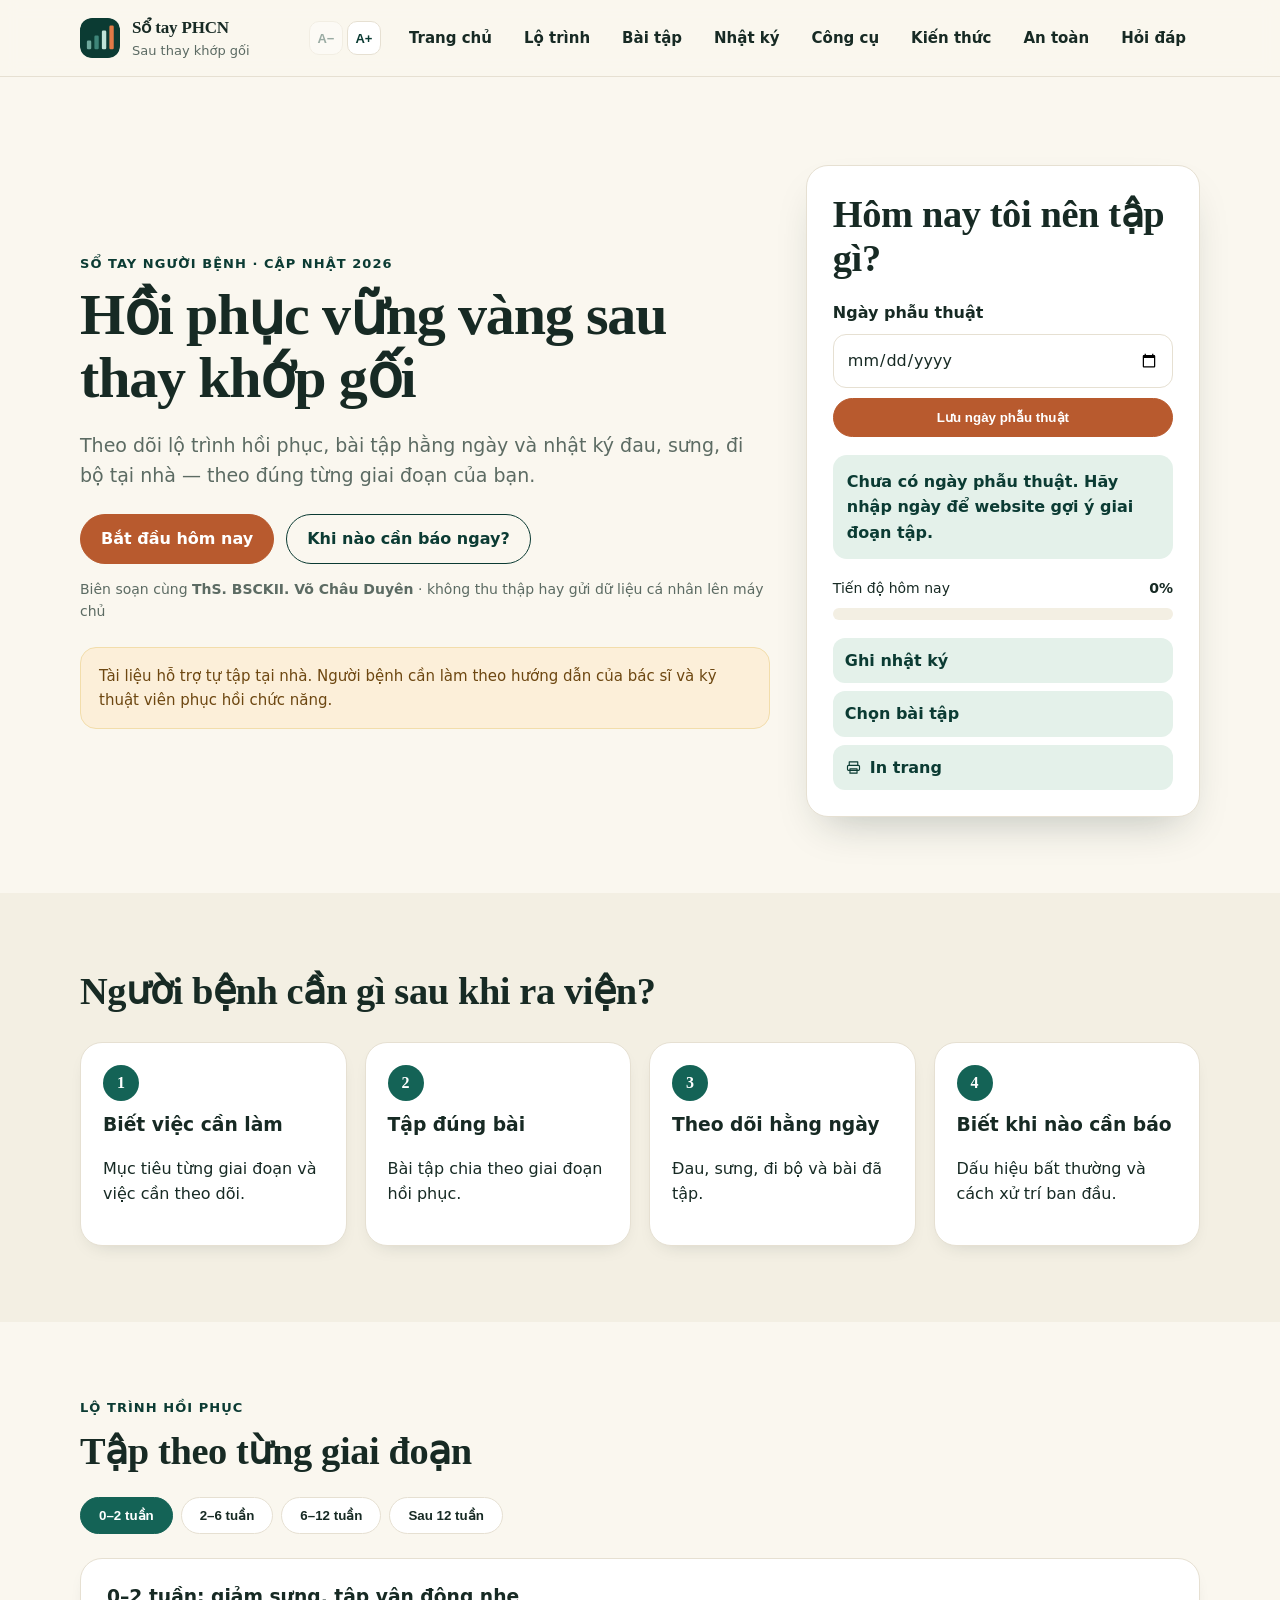
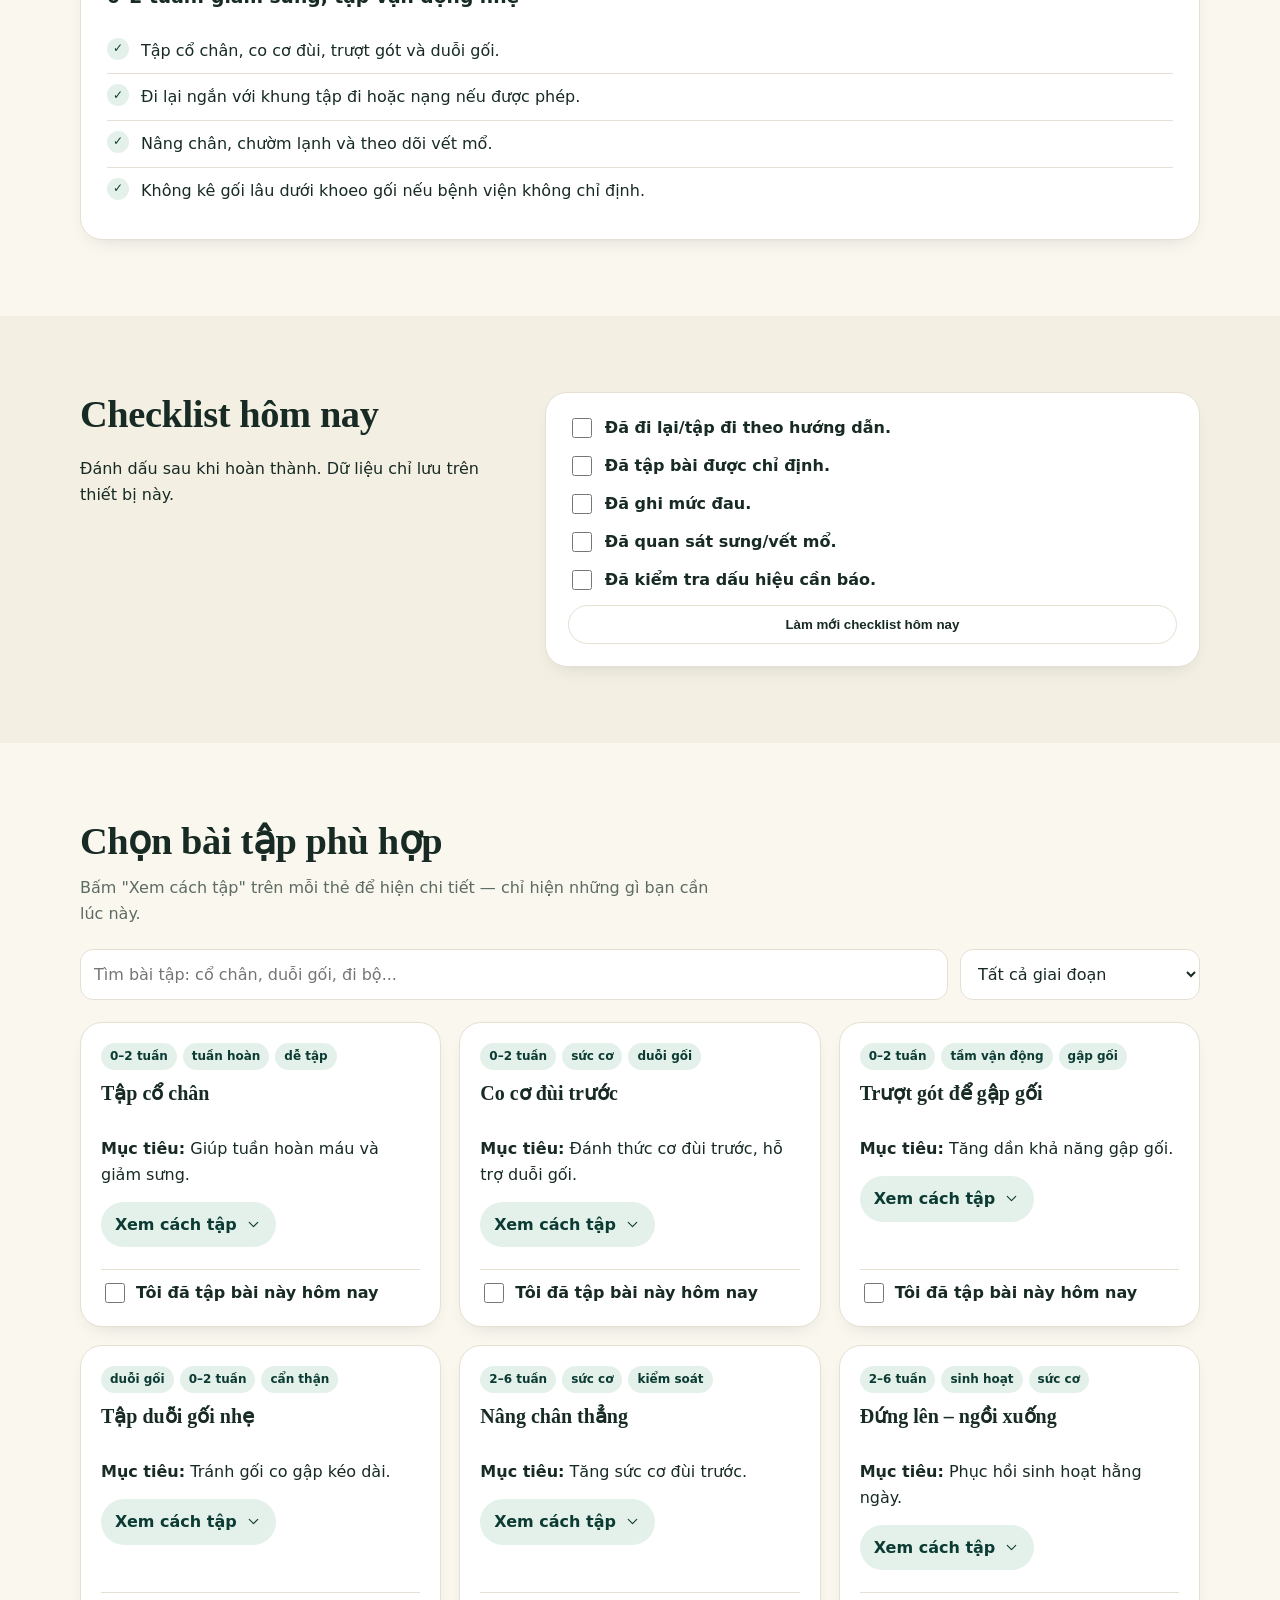
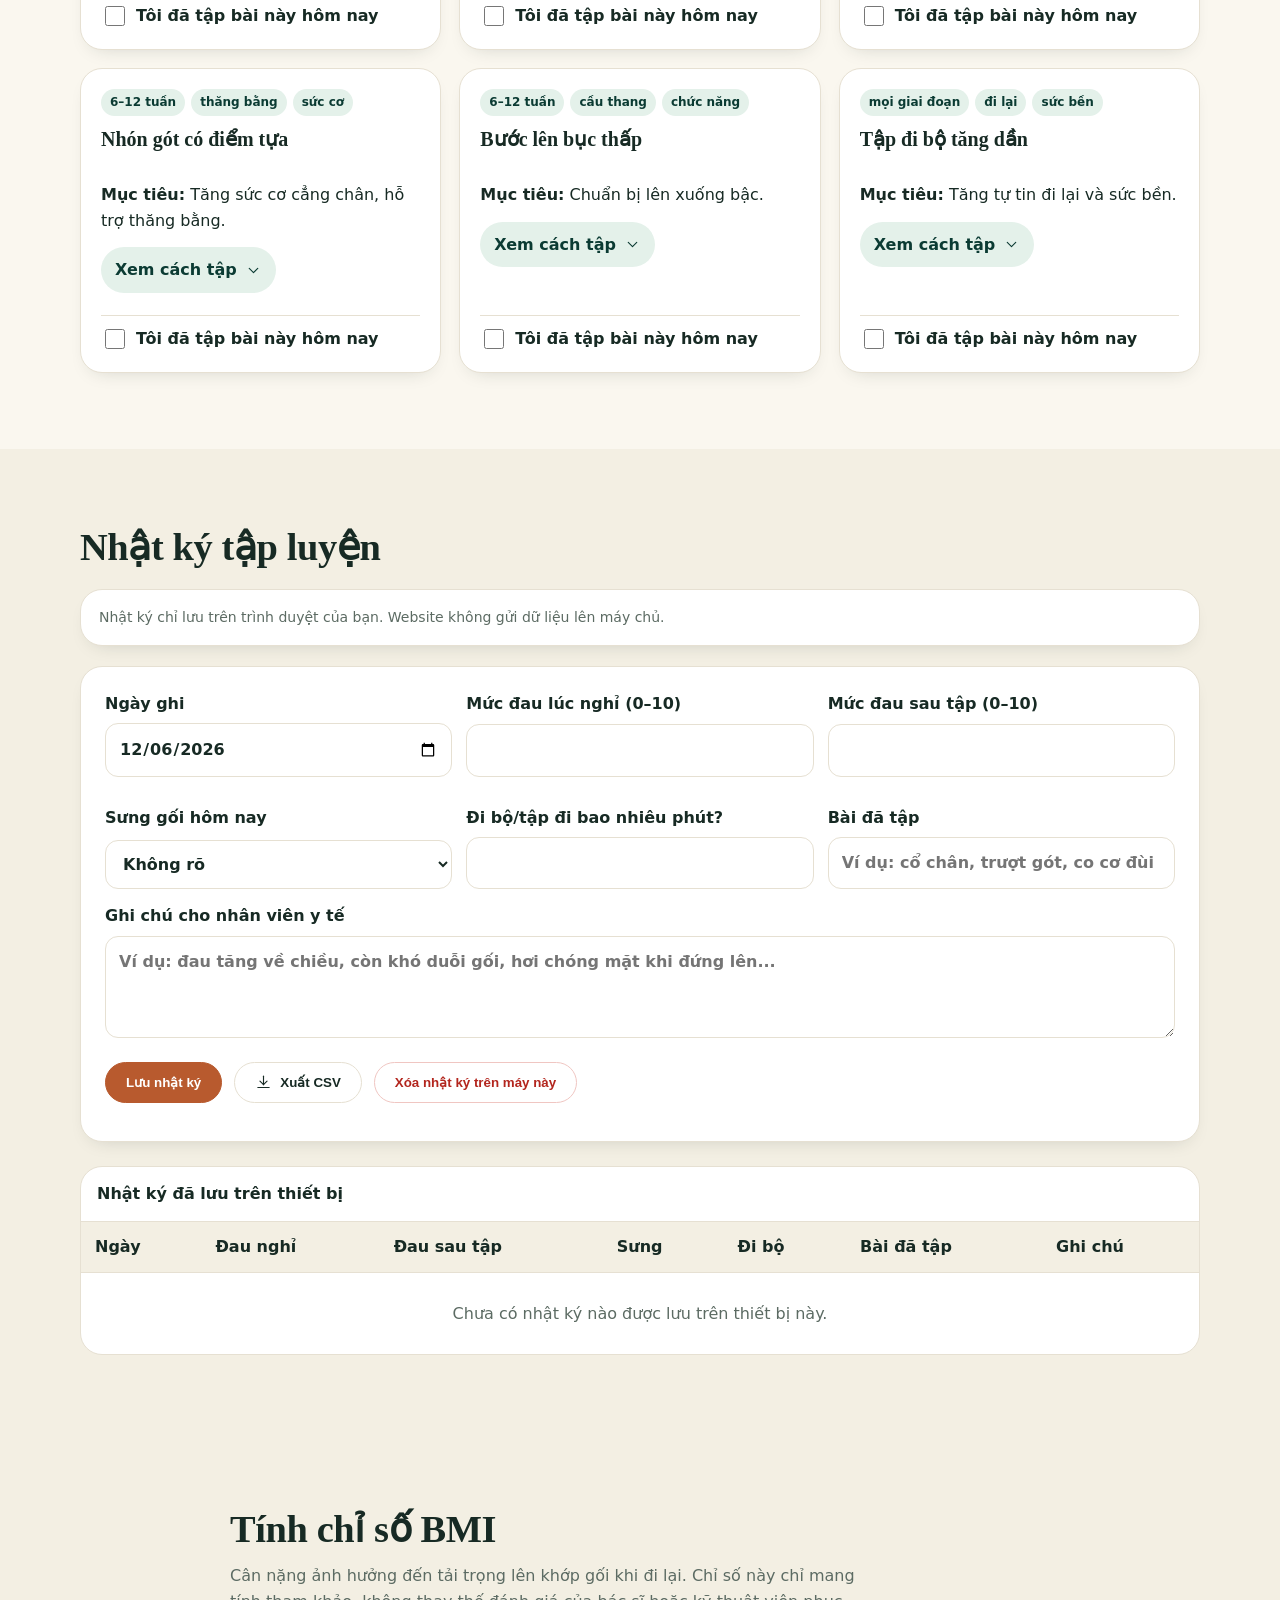
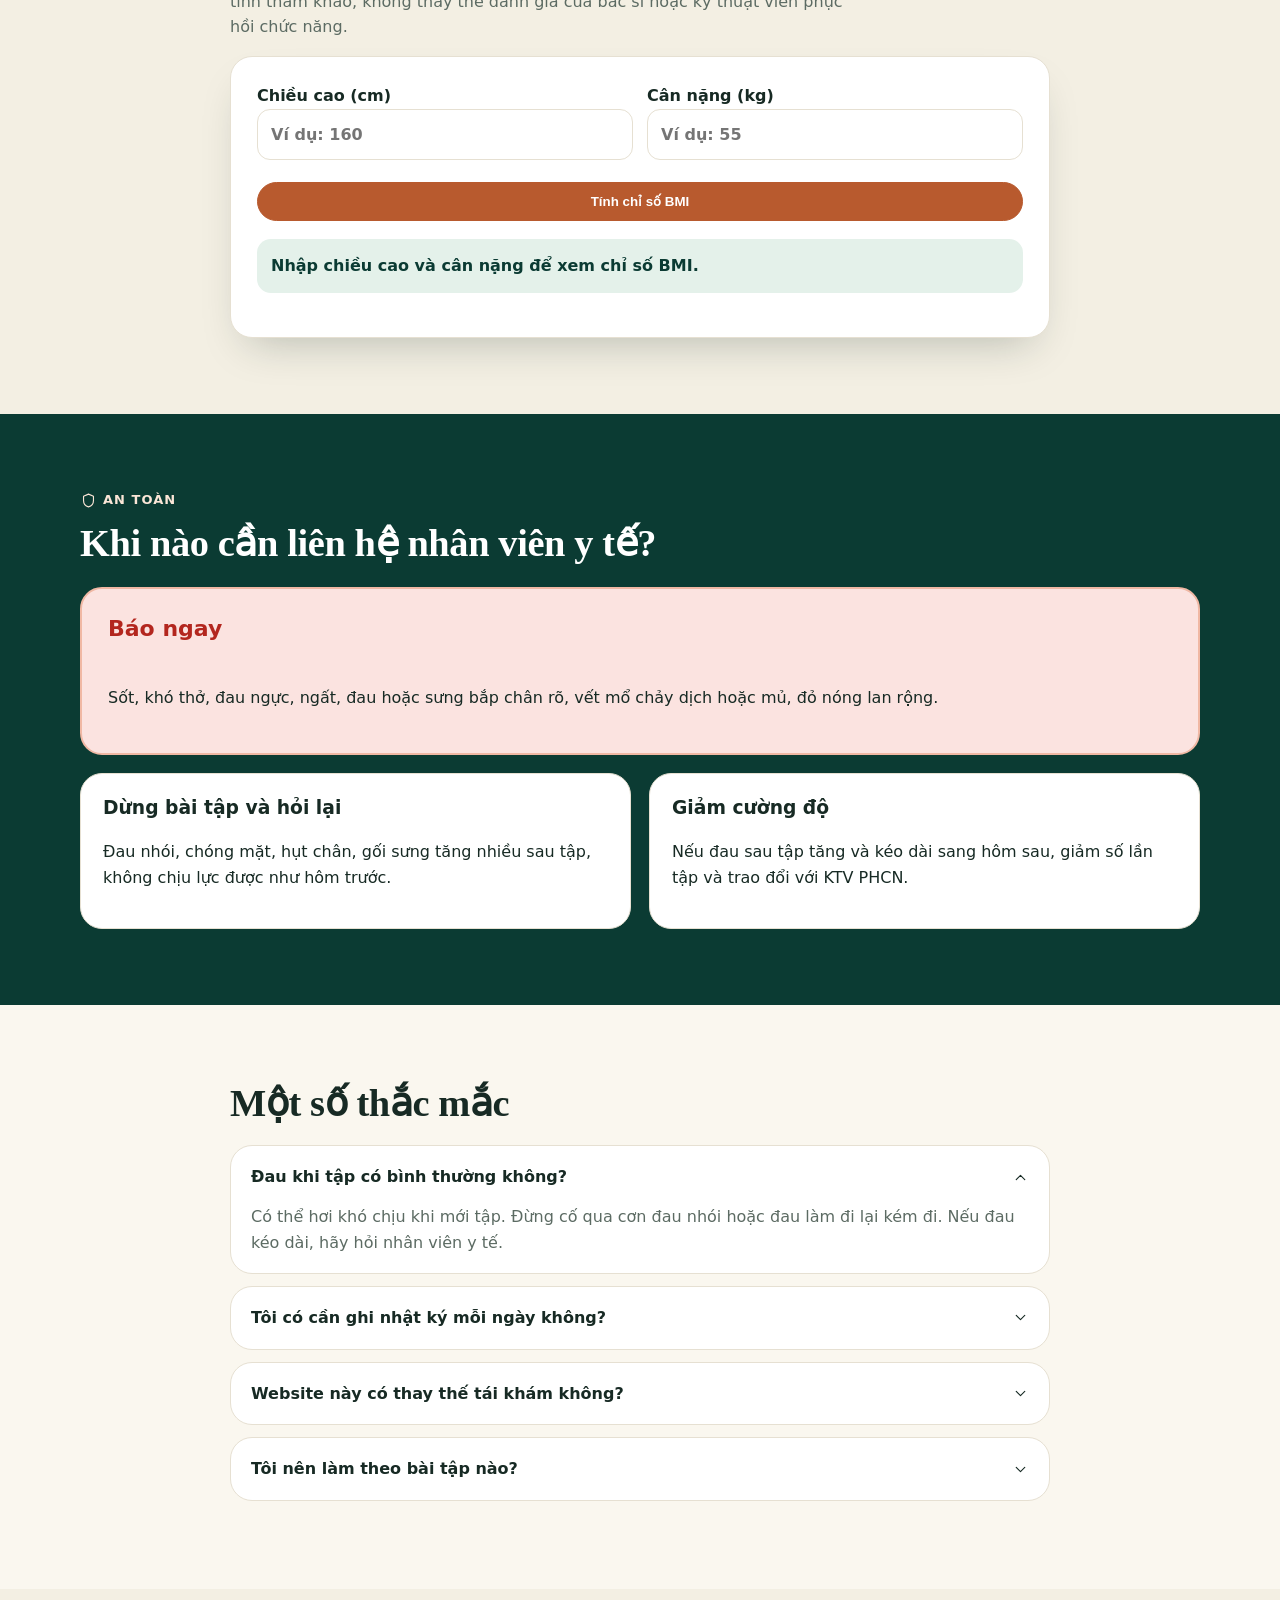
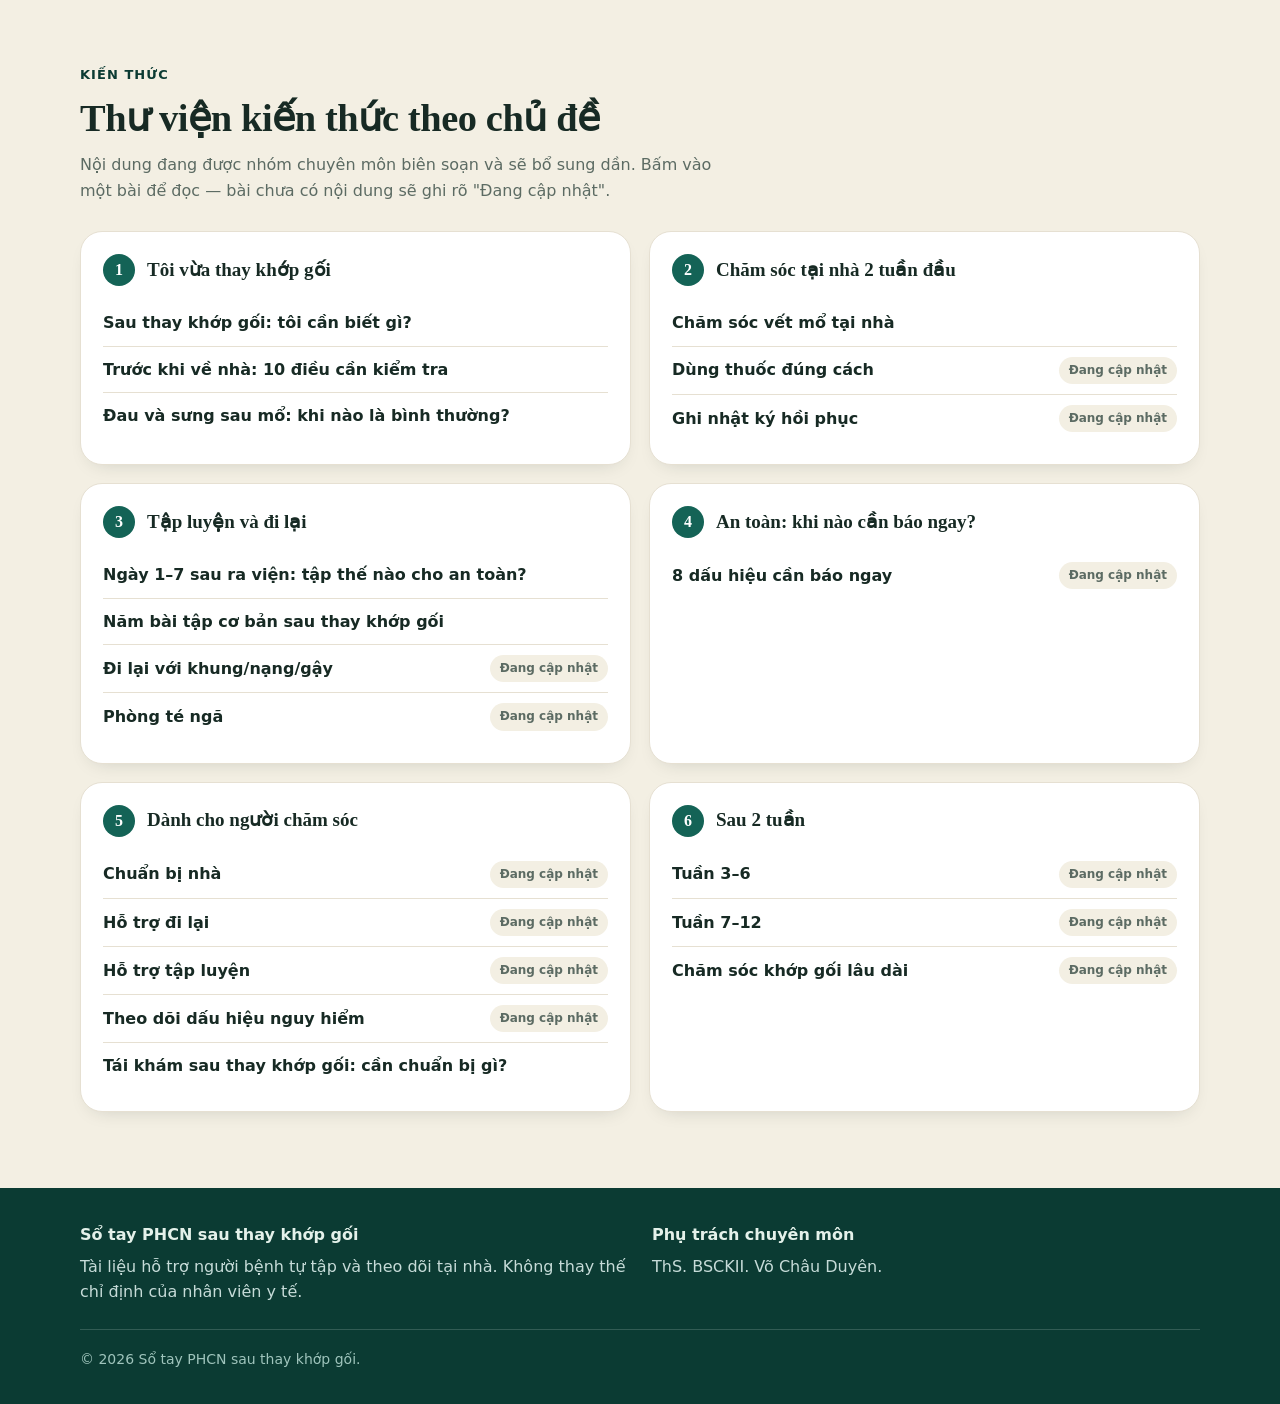
==== commit ef303c92: "Triển khai Giai đoạn 8.6: nút tăng/giảm cỡ chữ cho người lớn tuổi - Module dùng chung assets/fontsiz" ====
--- a/index.html
+++ b/index.html
@@ -62,19 +62,25 @@
           <span>Sau thay khớp gối</span>
         </span>
       </a>
-      <button class="menu-toggle" aria-label="Mở menu" aria-expanded="false" aria-controls="site-nav">
-        <svg class="icon" width="24" height="24" aria-hidden="true"><use href="#icon-menu"/></svg>
-      </button>
-      <nav id="site-nav" class="site-nav" aria-label="Điều hướng chính">
-        <a href="#home">Trang chủ</a>
-        <a href="#roadmap">Lộ trình</a>
-        <a href="#exercises">Bài tập</a>
-        <a href="#diary">Nhật ký</a>
-        <a href="#tools">Công cụ</a>
-        <a href="#knowledge">Kiến thức</a>
-        <a href="#safety">An toàn</a>
-        <a href="#faq">Hỏi đáp</a>
-      </nav>
+      <div class="header-actions">
+        <div class="font-size-control" role="group" aria-label="Cỡ chữ">
+          <button id="font-decrease" type="button" aria-label="Giảm cỡ chữ">A−</button>
+          <button id="font-increase" type="button" aria-label="Tăng cỡ chữ">A+</button>
+        </div>
+        <button class="menu-toggle" aria-label="Mở menu" aria-expanded="false" aria-controls="site-nav">
+          <svg class="icon" width="24" height="24" aria-hidden="true"><use href="#icon-menu"/></svg>
+        </button>
+        <nav id="site-nav" class="site-nav" aria-label="Điều hướng chính">
+          <a href="#home">Trang chủ</a>
+          <a href="#roadmap">Lộ trình</a>
+          <a href="#exercises">Bài tập</a>
+          <a href="#diary">Nhật ký</a>
+          <a href="#tools">Công cụ</a>
+          <a href="#knowledge">Kiến thức</a>
+          <a href="#safety">An toàn</a>
+          <a href="#faq">Hỏi đáp</a>
+        </nav>
+      </div>
     </div>
   </header>
 
--- a/assets/style.css
+++ b/assets/style.css
@@ -27,9 +27,12 @@
 }
 * { box-sizing: border-box; }
 html { scroll-behavior: smooth; }
+html.text-lg { font-size: 112.5%; }
+html.text-xl { font-size: 125%; }
 body {
   margin: 0;
   font-family: var(--font-body);
+  font-size: 1rem;
   color: var(--ink);
   background: var(--paper);
   line-height: 1.6;
@@ -56,12 +59,22 @@
 .brand { display: flex; align-items: center; gap: 12px; text-decoration: none; color: inherit; }
 .brand-mark { width: 40px; height: 40px; border-radius: 12px; flex: none; }
 .brand-word strong, .brand-word span { display: block; }
-.brand-word strong { font-family: var(--font-display); font-size: 17px; letter-spacing: -0.01em; }
-.brand-word span { color: var(--muted); font-size: 13px; }
-.site-nav { display: flex; align-items: center; gap: 4px; }
-.site-nav a { text-decoration: none; padding: 10px 14px; border-radius: 999px; color: var(--ink); font-weight: 600; font-size: 15px; }
+.brand-word strong { font-family: var(--font-display); font-size: 1.0625rem; letter-spacing: -0.01em; }
+.brand-word span { color: var(--muted); font-size: 0.8125rem; }
+.header-actions { display: flex; align-items: center; gap: 14px; flex-wrap: wrap; justify-content: flex-end; }
+.site-nav { display: flex; align-items: center; gap: 4px; flex-wrap: wrap; }
+.site-nav a { text-decoration: none; padding: 10px 14px; border-radius: 999px; color: var(--ink); font-weight: 600; font-size: 0.9375rem; white-space: nowrap; }
 .site-nav a:hover { background: var(--brand-soft); }
 .menu-toggle { display: none; align-items: center; justify-content: center; border: 1px solid var(--line); background: #fff; color: var(--brand-dark); border-radius: 12px; padding: 9px; }
+
+.font-size-control { display: flex; align-items: center; gap: 4px; }
+.font-size-control button {
+  width: 34px; height: 34px; display: inline-flex; align-items: center; justify-content: center;
+  border: 1px solid var(--line); background: #fff; color: var(--brand-dark); border-radius: 10px;
+  font-weight: 800; font-size: 0.8125rem; line-height: 1; cursor: pointer; padding: 0;
+}
+.font-size-control button:hover:not(:disabled) { background: var(--brand-soft); }
+.font-size-control button:disabled { opacity: 0.4; cursor: default; }
 
 /* Focus visibility (a11y) */
 a:focus-visible, button:focus-visible, input:focus-visible, select:focus-visible, textarea:focus-visible, summary:focus-visible {
@@ -71,14 +84,14 @@
 /* Hero */
 .hero { padding-top: 88px; }
 .hero-grid { display: grid; grid-template-columns: minmax(0, 1.4fr) minmax(320px, 0.8fr); gap: 36px; align-items: center; }
-.eyebrow { display: flex; align-items: center; gap: 6px; color: var(--brand-dark); text-transform: uppercase; letter-spacing: 0.08em; font-weight: 800; font-size: 13px; margin: 0 0 10px; }
-h1 { font-family: var(--font-display); font-weight: 600; font-size: clamp(34px, 4.6vw, 58px); line-height: 1.08; margin: 0 0 20px; letter-spacing: -0.02em; }
-h2 { font-family: var(--font-display); font-weight: 600; font-size: clamp(27px, 3vw, 39px); line-height: 1.15; margin: 0 0 20px; letter-spacing: -0.01em; }
+.eyebrow { display: flex; align-items: center; gap: 6px; color: var(--brand-dark); text-transform: uppercase; letter-spacing: 0.08em; font-weight: 800; font-size: 0.8125rem; margin: 0 0 10px; }
+h1 { font-family: var(--font-display); font-weight: 600; font-size: clamp(2.125rem, 4.6vw, 3.625rem); line-height: 1.08; margin: 0 0 20px; letter-spacing: -0.02em; }
+h2 { font-family: var(--font-display); font-weight: 600; font-size: clamp(1.6875rem, 3vw, 2.4375rem); line-height: 1.15; margin: 0 0 20px; letter-spacing: -0.01em; }
 h3 { margin-top: 0; line-height: 1.3; }
-.lead { font-size: 19px; color: var(--muted); max-width: 740px; }
-.lead-sm { font-size: 16px; color: var(--muted); max-width: 640px; margin-top: -8px; }
+.lead { font-size: 1.1875rem; color: var(--muted); max-width: 740px; }
+.lead-sm { font-size: 1rem; color: var(--muted); max-width: 640px; margin-top: -8px; }
 .cta-row { display: flex; gap: 12px; flex-wrap: wrap; margin: 24px 0 14px; }
-.trust-line { color: var(--muted); font-size: 14px; margin: 0 0 22px; }
+.trust-line { color: var(--muted); font-size: 0.875rem; margin: 0 0 22px; }
 
 .button { border: 1px solid var(--line); background: #fff; color: var(--ink); text-decoration: none; border-radius: 999px; padding: 11px 20px; font-weight: 750; cursor: pointer; display: inline-flex; align-items: center; justify-content: center; gap: 8px; transition: transform 0.15s var(--ease), box-shadow 0.15s var(--ease); }
 .button:hover { box-shadow: var(--shadow-sm); transform: translateY(-1px); }
@@ -88,7 +101,7 @@
 .button.danger { color: var(--danger); border-color: #f0c6c2; }
 .button.full { width: 100%; margin-top: 10px; }
 
-.notice { padding: 16px 18px; border-radius: var(--radius-md); margin-top: 24px; border: 1px solid var(--line); font-size: 15px; }
+.notice { padding: 16px 18px; border-radius: var(--radius-md); margin-top: 24px; border: 1px solid var(--line); font-size: 0.9375rem; }
 .notice.warning { background: var(--warning-bg); color: var(--warning-ink); border-color: #f2ddab; }
 
 .today-card, .tree-card, .check-card, .exercise-card, .safety-grid article, details, .privacy-note {
@@ -101,7 +114,7 @@
 .bmi-inputs { display: grid; grid-template-columns: 1fr 1fr; gap: 14px; margin-bottom: 4px; }
 .bmi-inputs label { display: block; font-weight: 750; margin-bottom: 8px; }
 .progress-box { margin: 18px 0; }
-.progress-label { display: flex; justify-content: space-between; font-size: 14px; margin-bottom: 8px; }
+.progress-label { display: flex; justify-content: space-between; font-size: 0.875rem; margin-bottom: 8px; }
 .progress-bar { height: 12px; border-radius: 999px; background: var(--surface-2); overflow: hidden; }
 .progress-bar span { display: block; height: 100%; width: 0; background: linear-gradient(90deg, var(--brand), var(--accent)); transition: width 0.2s ease; }
 .quick-actions { display: grid; gap: 8px; }
@@ -137,8 +150,8 @@
 .exercise-grid { display: grid; grid-template-columns: repeat(3, 1fr); gap: 18px; }
 .exercise-card { padding: 20px; display: flex; flex-direction: column; gap: 10px; }
 .exercise-card .tag-row { display: flex; flex-wrap: wrap; gap: 6px; }
-.tag { display: inline-block; padding: 4px 9px; border-radius: 999px; background: var(--brand-soft); color: var(--brand-dark); font-size: 12px; font-weight: 800; }
-.exercise-card h3 { font-family: var(--font-display); font-size: 20px; }
+.tag { display: inline-block; padding: 4px 9px; border-radius: 999px; background: var(--brand-soft); color: var(--brand-dark); font-size: 0.75rem; font-weight: 800; }
+.exercise-card h3 { font-family: var(--font-display); font-size: 1.25rem; }
 .exercise-card > p { margin: 0; }
 .exercise-card details { border: none; box-shadow: none; background: transparent; padding: 0; margin-top: 4px; }
 .exercise-card details summary { list-style: none; cursor: pointer; display: flex; align-items: center; gap: 8px; font-weight: 750; color: var(--brand-dark); padding: 10px 14px; background: var(--brand-soft); border-radius: 999px; width: fit-content; }
@@ -152,7 +165,7 @@
 .exercise-card .done-row { margin-top: auto; padding-top: 10px; border-top: 1px solid var(--line); display: flex; align-items: center; gap: 8px; font-weight: 700; }
 .exercise-card input[type="checkbox"] { width: 20px; height: 20px; accent-color: var(--brand); }
 
-.privacy-note { padding: 16px 18px; margin: 16px 0 20px; background: #fff; font-size: 14px; color: var(--muted); }
+.privacy-note { padding: 16px 18px; margin: 16px 0 20px; background: #fff; font-size: 0.875rem; color: var(--muted); }
 .diary-form { background: var(--surface); border: 1px solid var(--line); border-radius: var(--radius-lg); padding: 24px; box-shadow: var(--shadow-sm); }
 .form-grid { display: grid; grid-template-columns: repeat(3, 1fr); gap: 14px; }
 .diary-form label { font-weight: 750; display: grid; gap: 7px; margin-bottom: 14px; }
@@ -171,7 +184,7 @@
   border-color: #f0b8a4; background: var(--danger-soft); border-width: 2px;
   padding: 26px; display: flex; flex-direction: column; gap: 4px;
 }
-.safety-grid article.urgent h3 { font-size: 22px; color: var(--danger); }
+.safety-grid article.urgent h3 { font-size: 1.375rem; color: var(--danger); }
 .safety-secondary { display: grid; grid-template-columns: repeat(2, 1fr); gap: 18px; }
 
 details { padding: 18px 20px; margin: 12px 0; box-shadow: none; }
@@ -184,7 +197,7 @@
 .knowledge-groups { display: grid; grid-template-columns: repeat(2, 1fr); gap: 18px; margin-top: 28px; }
 .knowledge-group { background: var(--surface); border: 1px solid var(--line); border-radius: var(--radius-lg); box-shadow: var(--shadow-sm); padding: 22px; }
 .knowledge-group-head { display: flex; align-items: center; gap: 12px; margin-bottom: 14px; }
-.knowledge-group-head h3 { font-family: var(--font-display); font-size: 19px; margin: 0; }
+.knowledge-group-head h3 { font-family: var(--font-display); font-size: 1.1875rem; margin: 0; }
 .num-badge { display: inline-grid; place-items: center; width: 32px; height: 32px; border-radius: 999px; background: var(--brand); color: #fff; font-family: var(--font-display); font-weight: 700; flex: none; }
 .knowledge-group ul { list-style: none; margin: 0; padding: 0; }
 .knowledge-group li { display: flex; align-items: center; justify-content: space-between; gap: 10px; padding: 10px 0; border-top: 1px solid var(--line); }
@@ -193,11 +206,11 @@
 .knowledge-group a:hover { color: var(--brand-dark); text-decoration: underline; }
 
 /* Article reading page */
-#article-root h1 { font-size: clamp(28px, 4vw, 44px); }
+#article-root h1 { font-size: clamp(1.75rem, 4vw, 2.75rem); }
 #article-root .eyebrow a { color: var(--brand-dark); }
-.article-body { font-size: 17px; line-height: 1.75; max-width: 720px; }
-.article-body h2 { font-size: clamp(22px, 2.6vw, 30px); margin-top: 36px; }
-.article-body h3 { font-size: 20px; margin-top: 28px; }
+.article-body { font-size: 1.0625rem; line-height: 1.75; max-width: 720px; }
+.article-body h2 { font-size: clamp(1.375rem, 2.6vw, 1.875rem); margin-top: 36px; }
+.article-body h3 { font-size: 1.25rem; margin-top: 28px; }
 .article-body ul, .article-body ol { padding-left: 22px; }
 .article-body li { margin: 6px 0; }
 .article-footer-nav { margin-top: 40px; }
@@ -214,19 +227,19 @@
 .callout-info { background: var(--brand-soft); border-color: var(--brand); color: var(--brand-dark); }
 .callout-highlight { background: var(--warning-bg); border-color: var(--accent); color: var(--warning-ink); }
 
-.article-disclaimer { font-size: 14px; color: var(--muted); margin-top: 28px; }
+.article-disclaimer { font-size: 0.875rem; color: var(--muted); margin-top: 28px; }
 
 .video-embed { position: relative; aspect-ratio: 16/9; border-radius: var(--radius-md); overflow: hidden; margin: 20px 0; background: var(--brand-dark); }
 .video-embed iframe { width: 100%; height: 100%; border: 0; display: block; }
 .video-facade { width: 100%; height: 100%; display: flex; flex-direction: column; align-items: center; justify-content: center; gap: 10px; background: var(--brand-dark); color: #fff; border: none; cursor: pointer; font-weight: 700; font: inherit; }
 .video-facade:hover { background: var(--brand); }
-.status-pill { align-self: flex-start; margin-top: auto; padding: 4px 10px; border-radius: 999px; background: var(--surface-2); color: var(--muted); font-size: 12px; font-weight: 800; }
+.status-pill { align-self: flex-start; margin-top: auto; padding: 4px 10px; border-radius: 999px; background: var(--surface-2); color: var(--muted); font-size: 0.75rem; font-weight: 800; }
 
 .site-footer { background: var(--brand-dark); color: var(--brand-soft); padding: 34px 0; }
 .footer-grid { display: grid; grid-template-columns: 1fr 1fr; gap: 24px; }
 .footer-grid p { color: #c6dbd8; margin: 6px 0 0; }
 .footer-bottom { border-top: 1px solid rgba(228, 241, 234, 0.18); margin-top: 24px; padding-top: 18px; }
-.footer-bottom p { color: #9fc4bc; font-size: 14px; margin: 0; }
+.footer-bottom p { color: #9fc4bc; font-size: 0.875rem; margin: 0; }
 
 @media (max-width: 900px) {
   .menu-toggle { display: inline-flex; }
@@ -240,7 +253,7 @@
 }
 
 @media print {
-  .site-header, .scroll-progress, .cta-row, .tool-row, .button, .quick-actions, .menu-toggle { display: none !important; }
+  .site-header, .scroll-progress, .cta-row, .tool-row, .button, .quick-actions, .menu-toggle, .font-size-control { display: none !important; }
   * { -webkit-print-color-adjust: exact; print-color-adjust: exact; }
   body { background: #fff; }
   .section { padding: 22px 0; }
